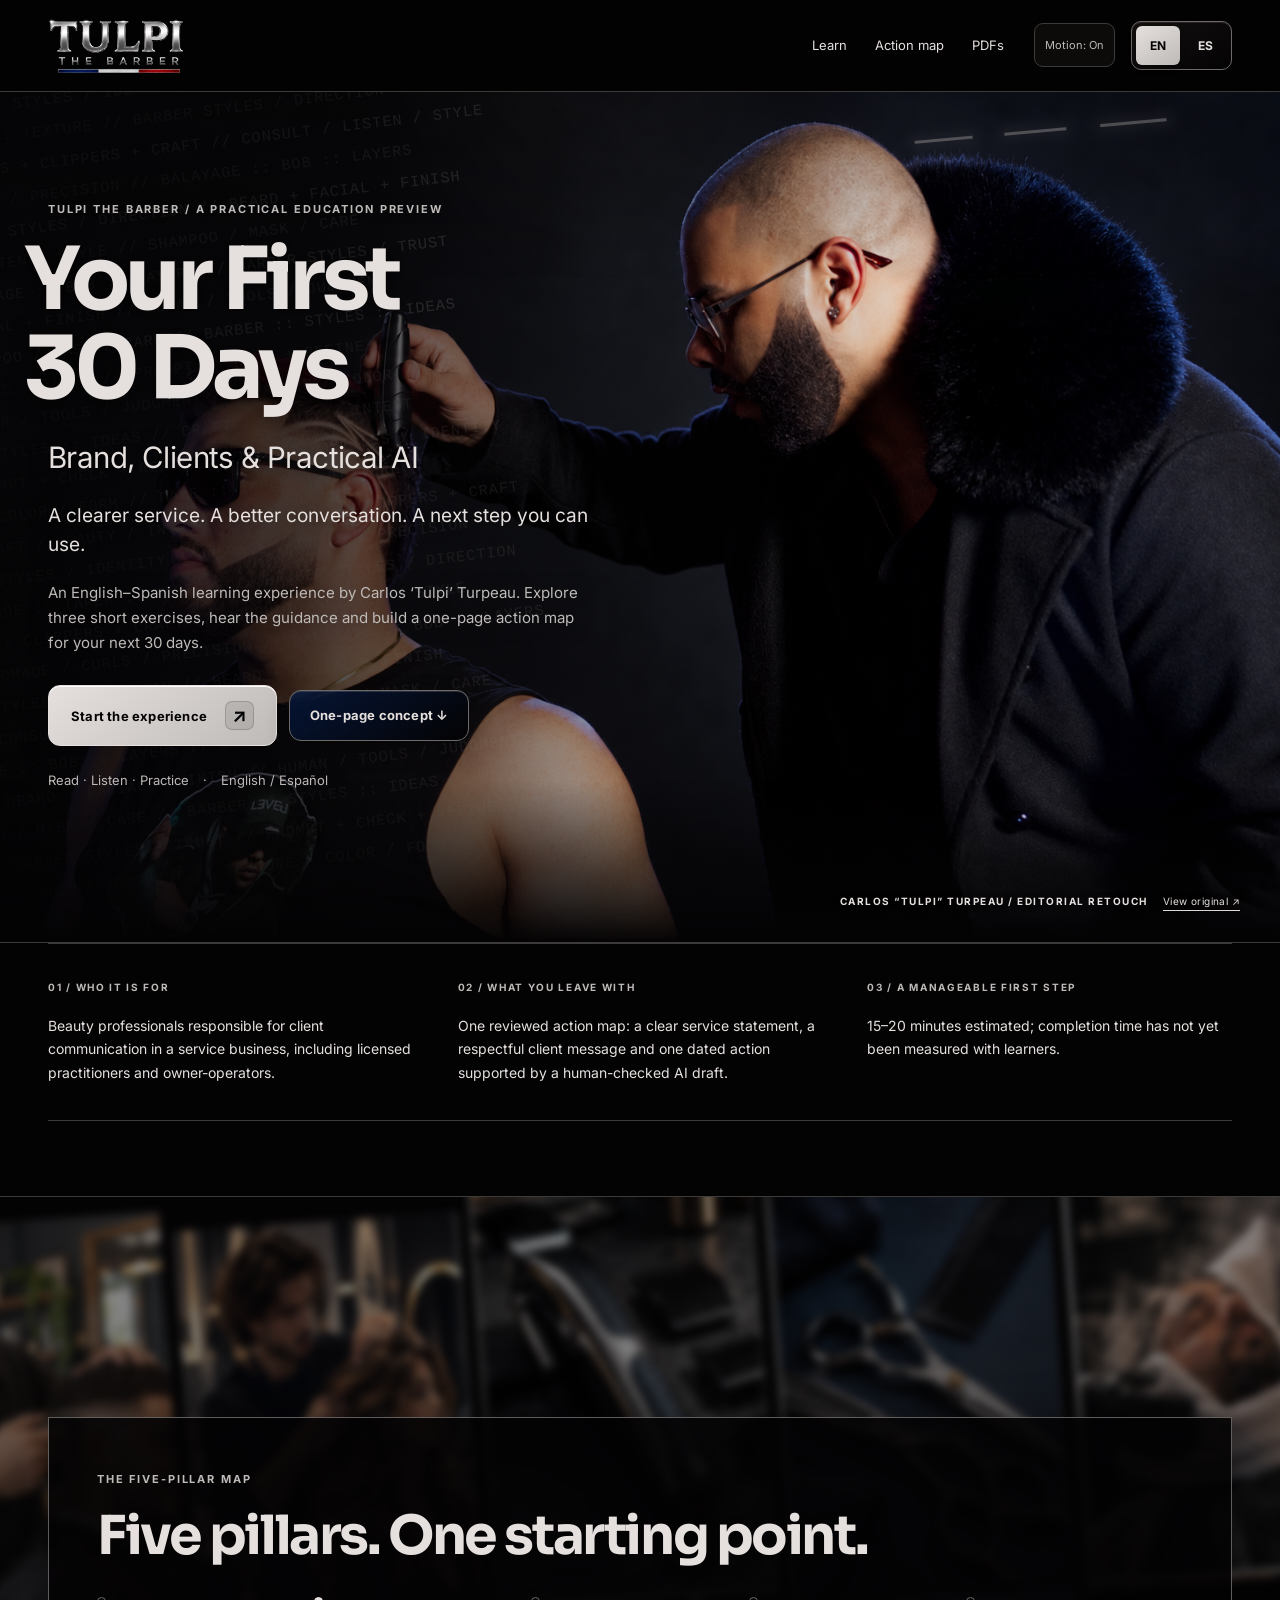
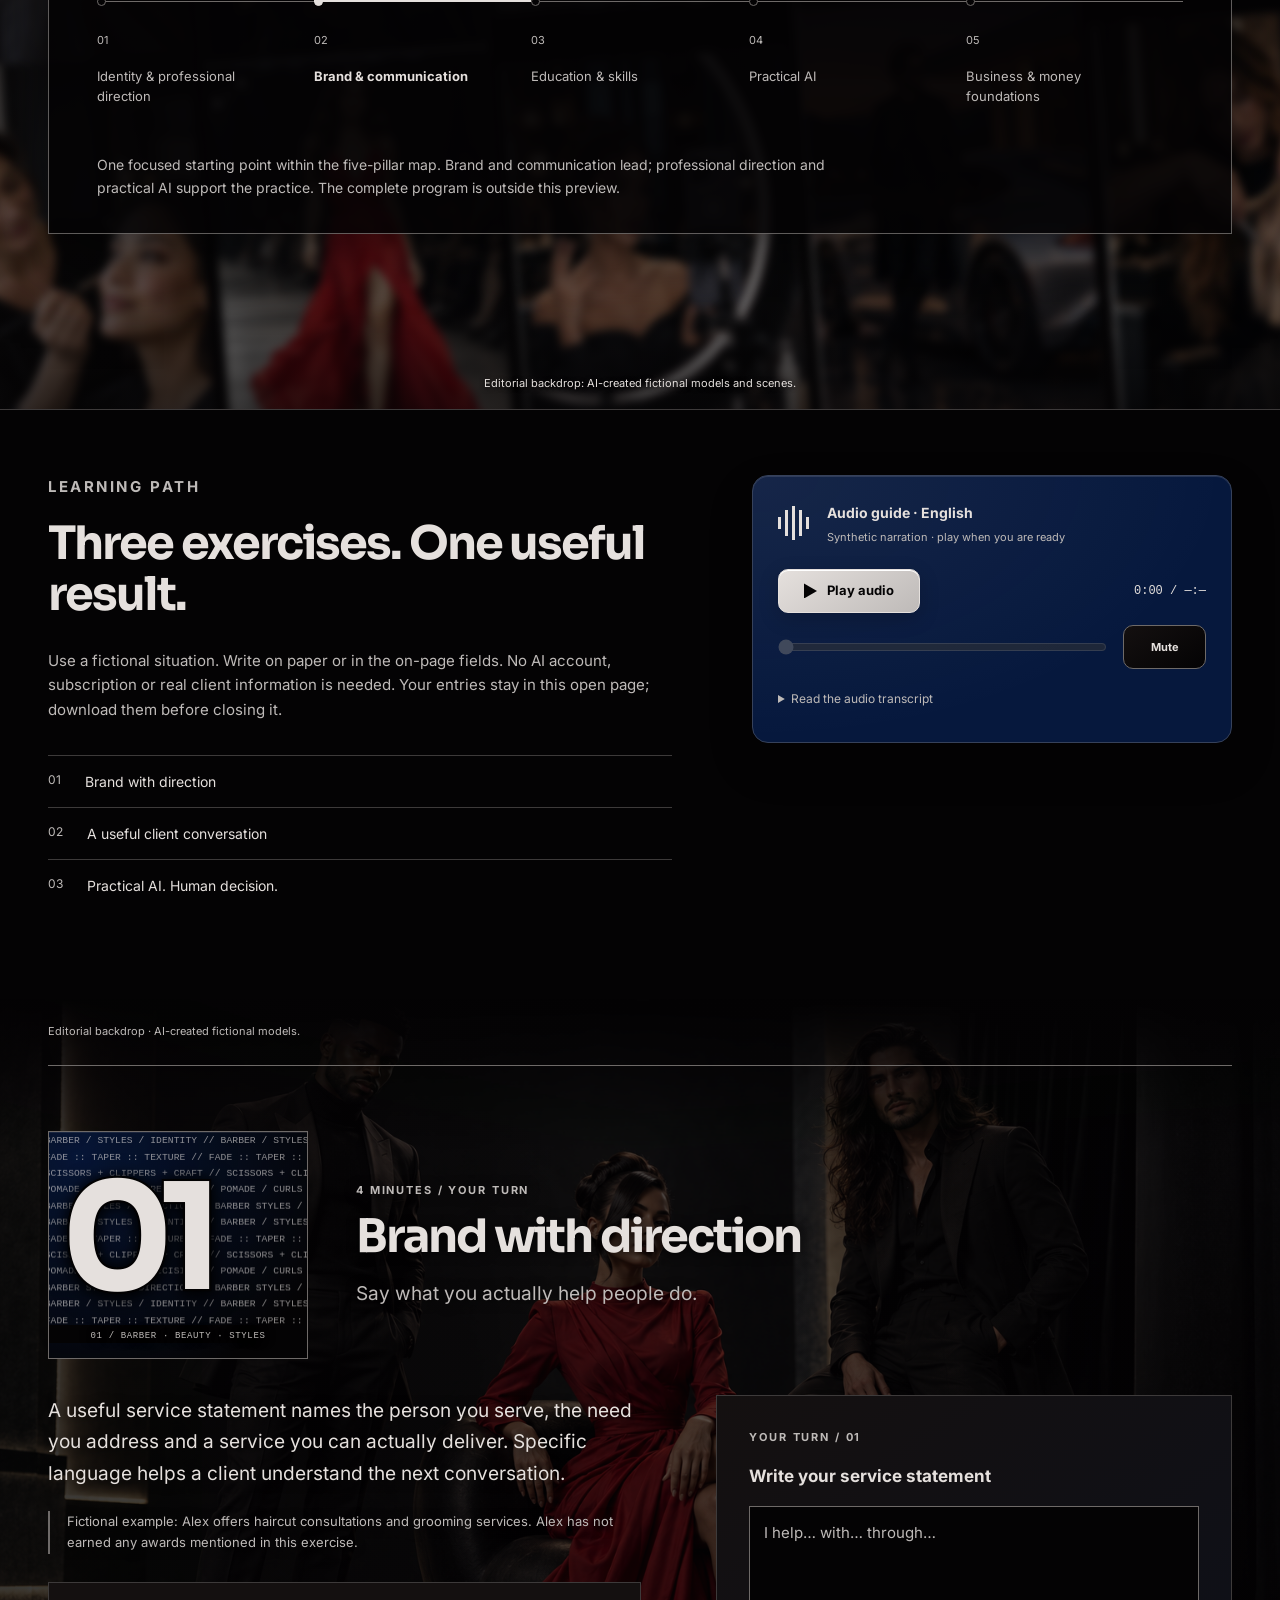
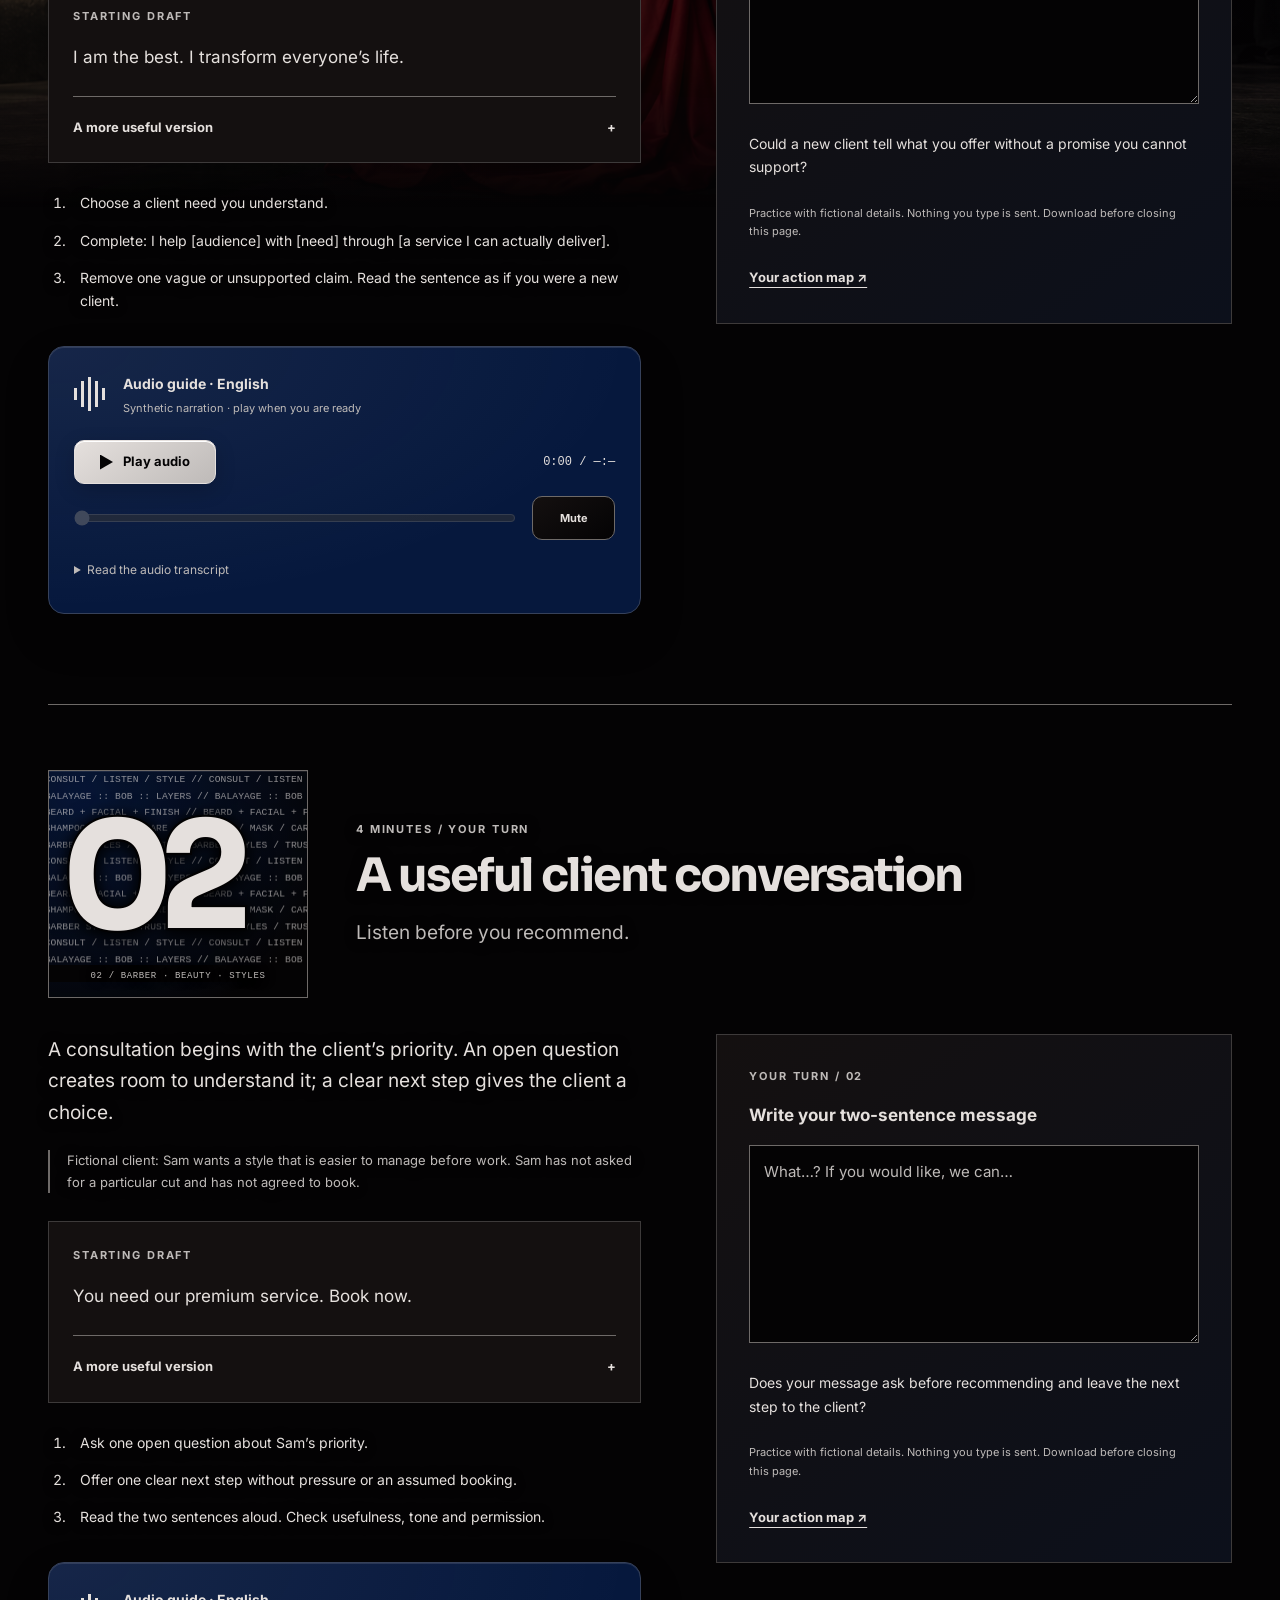
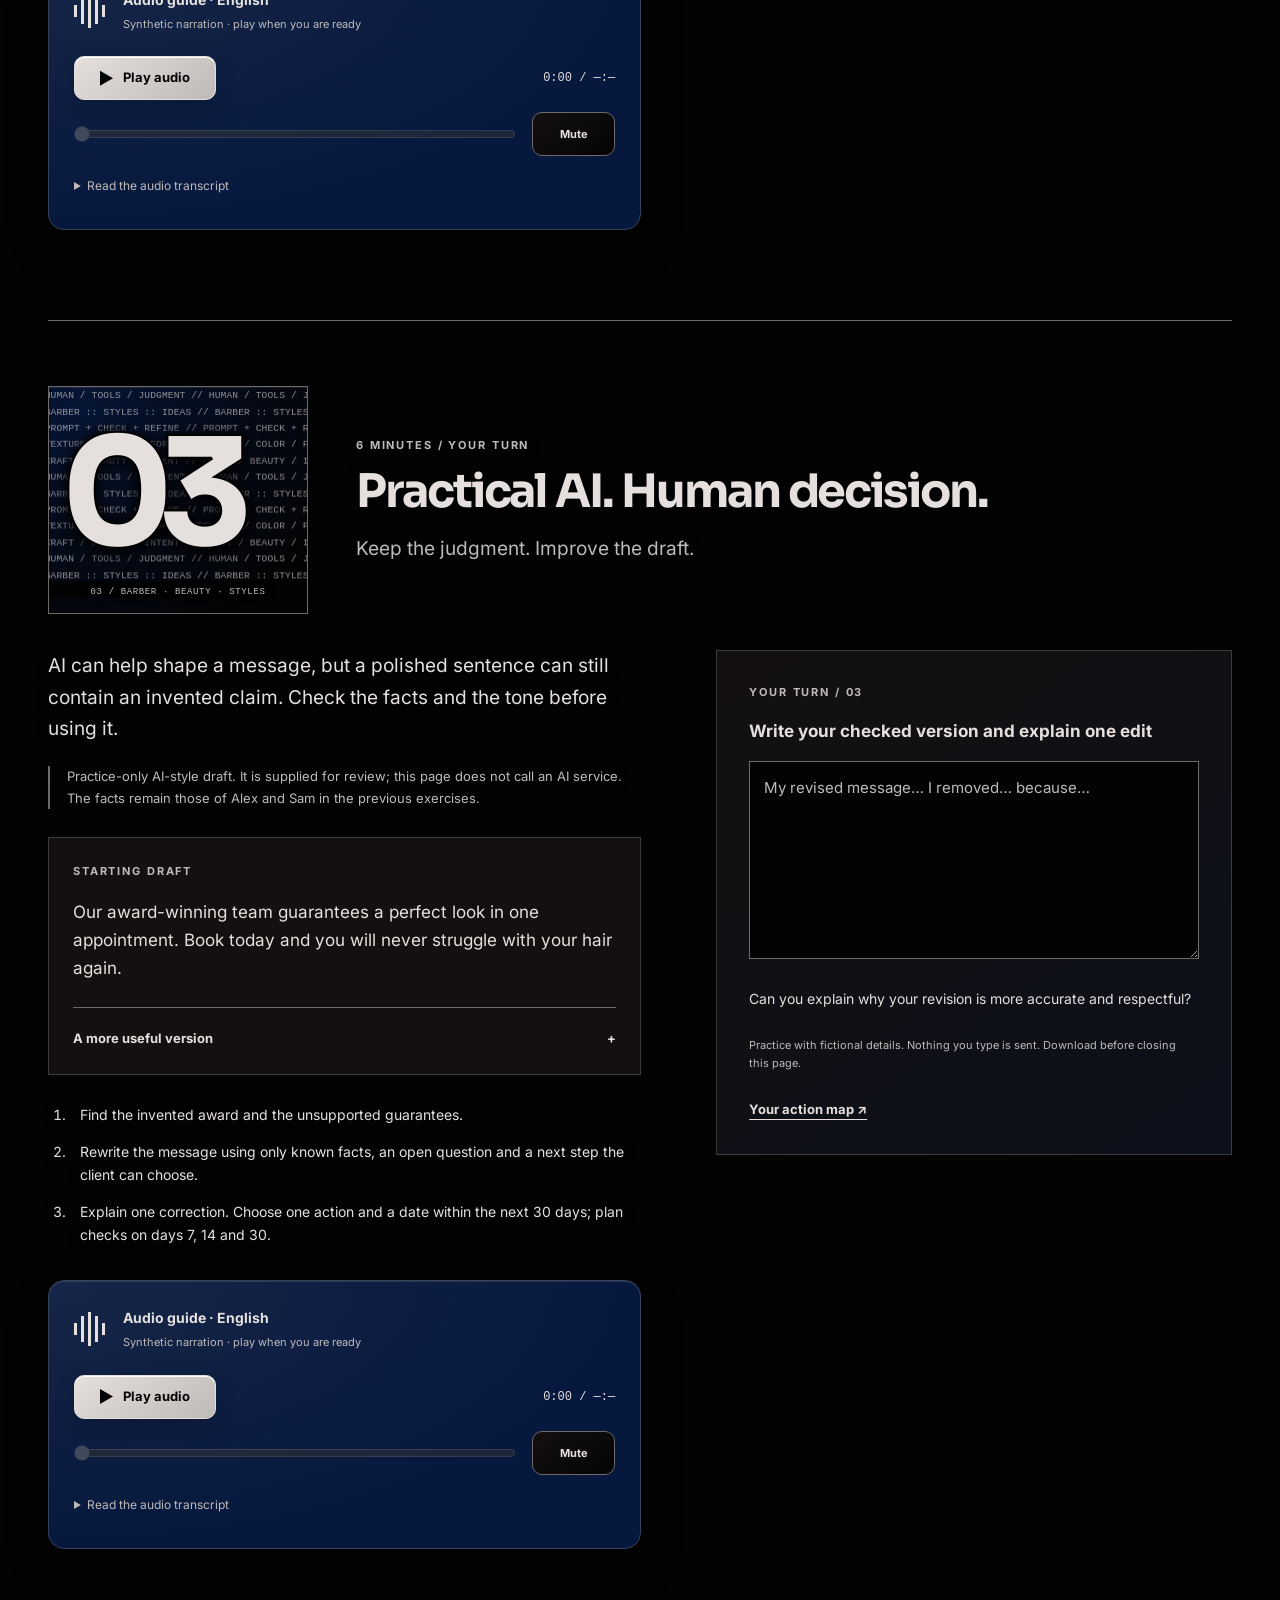
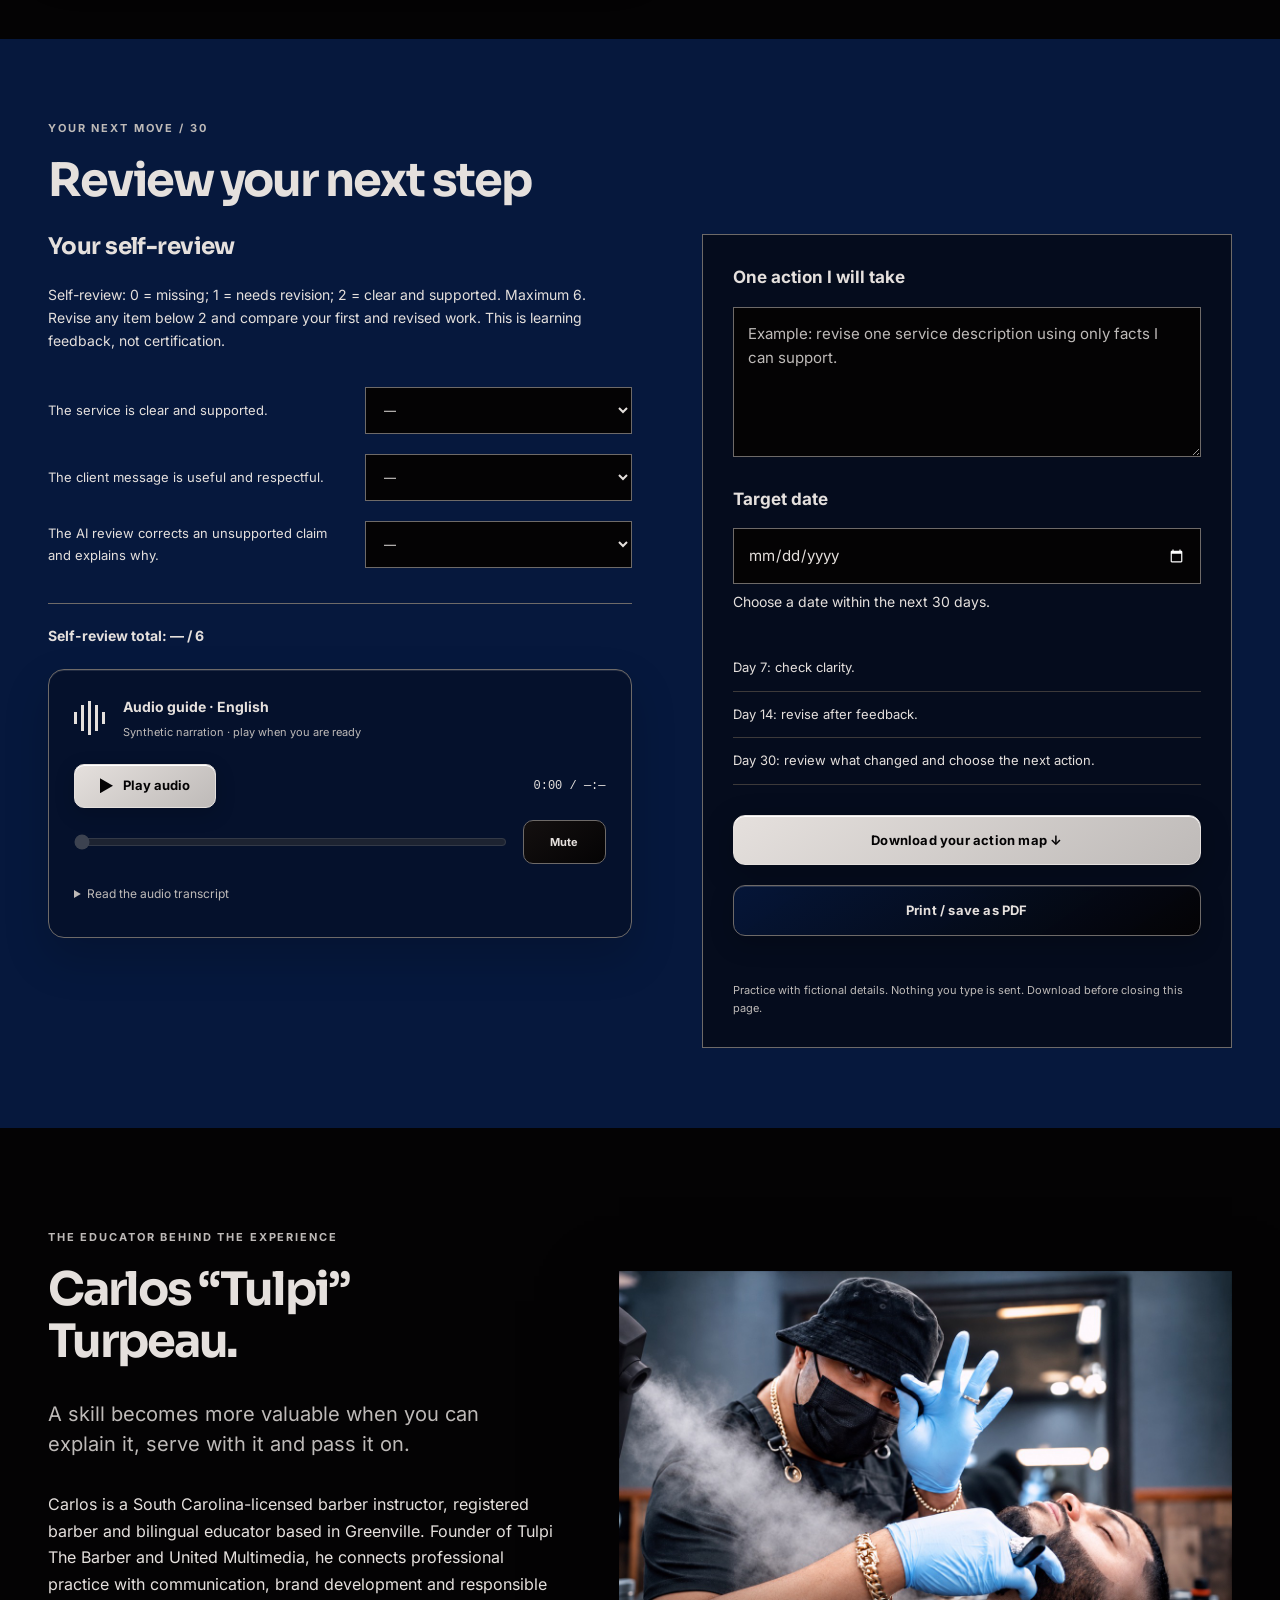
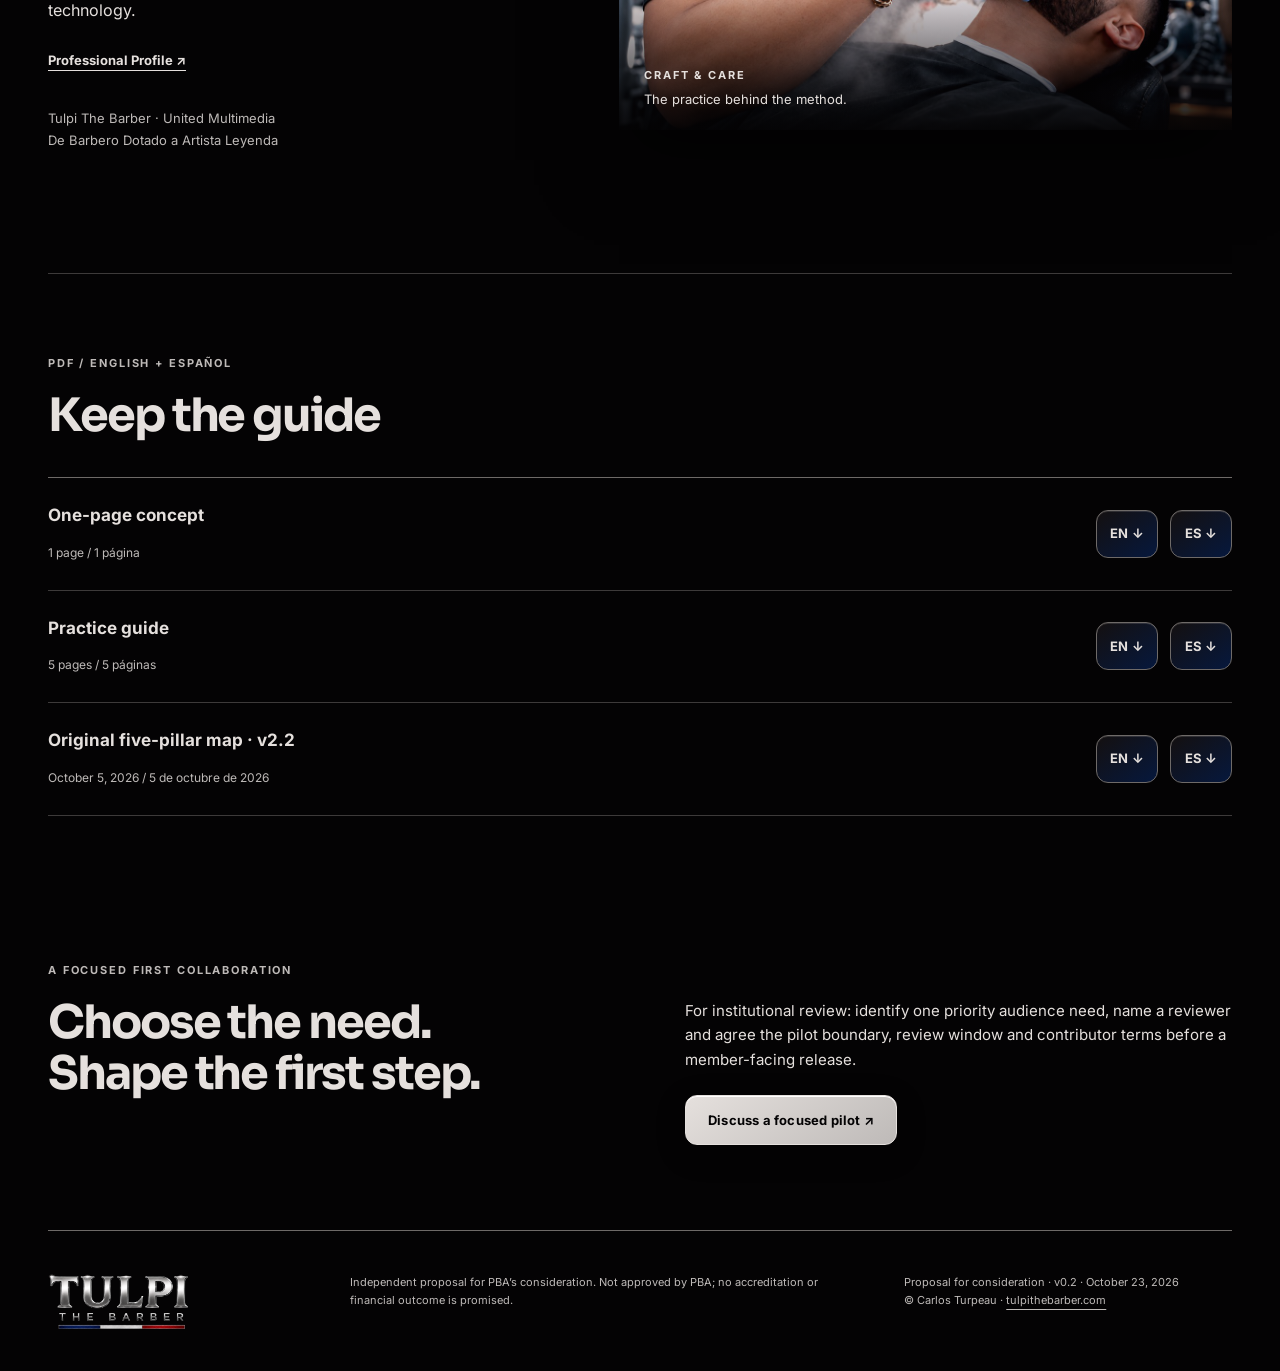
==== pba-first-30-days/index.html @ 3071af3e "Publish separate bilingual PBA and ABS education previews" ====
<!doctype html><html lang="en"><head><meta charset="utf-8"><meta name="viewport" content="width=device-width,initial-scale=1"><meta name="robots" content="noindex,nofollow"><meta name="description" content="A bilingual learning preview by Carlos Tulpi Turpeau: brand clarity, client conversations and practical AI with human judgment."><meta property="og:title" content="Your First 30 Days | Tulpi The Barber"><meta property="og:description" content="Read. Listen. Practice. A focused bilingual education preview."><meta property="og:type" content="website"><meta name="theme-color" content="#040304"><title>Your First 30 Days | Tulpi The Barber</title><link rel="stylesheet" href="styles.css?v=20261025.6"><link rel="icon" href="assets/logo.png"><script defer src="app.js?v=20261025.6"></script></head><body><a class="skip" href="#modules-en">Skip to learning / Ir al contenido</a><header class="topbar"><a href="#" aria-label="Tulpi The Barber, top"><img src="assets/logo.png" alt="Tulpi The Barber" width="150" height="61"></a><nav aria-label="Main navigation"><a data-nav="modules" href="#modules-en">Learn</a><a data-nav="map" href="#map-en">Action map</a><a data-nav="downloads" href="#downloads-en">PDFs</a></nav><div class="top-controls"><button id="motion" aria-pressed="false" title="Reduce motion">Motion: On</button><div class="language-switch" role="group" aria-label="Language / Idioma"><button data-lang="en" aria-pressed="true">EN</button><button data-lang="es" aria-pressed="false">ES</button></div></div></header><main class="language-panel" id="panel-en" lang="en" >
 <section class="hero-stage" aria-labelledby="title-en">
 <figure class="hero-backdrop"><div class="hero-photo-layer"><img src="assets/carlos-clipper-editorial-v4.png" width="1456" height="1080" alt="Editorial retouch of Carlos working on a haircut in a dark studio; original photograph linked below" fetchpriority="high"><div class="hero-word-field" aria-hidden="true"><div class="word-river"><span>BARBER / STYLES / IDENTITY // POMADE / CURLS / PRECISION</span><span>FADE :: TAPER :: TEXTURE // BARBER STYLES / DIRECTION</span><span>SCISSORS + CLIPPERS + CRAFT // CONSULT / LISTEN / STYLE</span><span>POMADE / CURLS / PRECISION // BALAYAGE :: BOB :: LAYERS</span><span>BARBER STYLES / DIRECTION // BEARD + FACIAL + FINISH</span><span>CONSULT / LISTEN / STYLE // SHAMPOO / MASK / CARE</span><span>BALAYAGE :: BOB :: LAYERS // BARBER STYLES / TRUST</span><span>BEARD + FACIAL + FINISH // HUMAN / TOOLS / JUDGMENT</span><span>SHAMPOO / MASK / CARE // BARBER :: STYLES :: IDEAS</span><span>BARBER STYLES / TRUST // PROMPT + CHECK + REFINE</span><span>HUMAN / TOOLS / JUDGMENT // TEXTURE / COLOR / FORM</span><span>BARBER :: STYLES :: IDEAS // CRAFT / BEAUTY / INTENT</span><span>PROMPT + CHECK + REFINE // BARBER / STYLES / IDENTITY</span><span>TEXTURE / COLOR / FORM // FADE :: TAPER :: TEXTURE</span><span>CRAFT / BEAUTY / INTENT // SCISSORS + CLIPPERS + CRAFT</span><span>BARBER / STYLES / IDENTITY // POMADE / CURLS / PRECISION</span><span>FADE :: TAPER :: TEXTURE // BARBER STYLES / DIRECTION</span><span>SCISSORS + CLIPPERS + CRAFT // CONSULT / LISTEN / STYLE</span><span>POMADE / CURLS / PRECISION // BALAYAGE :: BOB :: LAYERS</span><span>BARBER STYLES / DIRECTION // BEARD + FACIAL + FINISH</span><span>CONSULT / LISTEN / STYLE // SHAMPOO / MASK / CARE</span><span>BALAYAGE :: BOB :: LAYERS // BARBER STYLES / TRUST</span><span>BEARD + FACIAL + FINISH // HUMAN / TOOLS / JUDGMENT</span><span>SHAMPOO / MASK / CARE // BARBER :: STYLES :: IDEAS</span><span>BARBER STYLES / TRUST // PROMPT + CHECK + REFINE</span><span>HUMAN / TOOLS / JUDGMENT // TEXTURE / COLOR / FORM</span></div></div></div><figcaption>CARLOS “TULPI” TURPEAU / EDITORIAL RETOUCH <a href="assets/carlos-clipper-craft.jpg" target="_blank" rel="noopener">View original ↗</a></figcaption></figure>
 <div class="studio-light studio-light-one" aria-hidden="true"></div><div class="studio-light studio-light-two" aria-hidden="true"></div><div class="studio-rig" aria-hidden="true"><i></i><i></i><i></i></div>
 <div class="hero wrap">
 <div class="hero-copy"><p class="eyebrow">TULPI THE BARBER / A practical education preview</p><h1 id="title-en"><span class="title-display">Your First <br>30 Days</span> <span class="hero-subtitle">Brand, Clients &amp; Practical AI</span></h1><p class="hero-promise">A clearer service. A better conversation. A next step you can use.</p><p class="intro">An English–Spanish learning experience by Carlos ‘Tulpi’ Turpeau. Explore three short exercises, hear the guidance and build a one-page action map for your next 30 days.</p><div class="actions"><a class="button light" href="#modules-en">Start the experience <span aria-hidden="true">↗</span></a><a class="text-link" href="downloads/PBA_CONCEPT_V02_EN.pdf" download>One-page concept ↓</a></div><p class="small">Read · Listen · Practice <span class="dot">·</span> English / Español</p></div>
 </div></section>
 <section class="brief wrap" aria-label="The proposal"><div><p class="eyebrow">01 / Who it is for</p><p>Beauty professionals responsible for client communication in a service business, including licensed practitioners and owner-operators.</p></div><div><p class="eyebrow">02 / What you leave with</p><p>One reviewed action map: a clear service statement, a respectful client message and one dated action supported by a human-checked AI draft.</p></div><div><p class="eyebrow">03 / A manageable first step</p><p>15–20 minutes estimated; completion time has not yet been measured with learners.</p></div></section>
 <section class="framework-stage" aria-labelledby="framework-en"><div class="framework-mosaic" aria-hidden="true"><div class="mosaic-tile tile-1 scene-photo" data-scene="barber" style="--tile-x:0%;--tile-y:0%;--tile-delay:0.0s"><img src="assets/editorial-barber-v4.png" width="1122" height="1402" alt="" loading="lazy" decoding="async"></div><div class="mosaic-tile tile-2" data-scene="stylist" style="--tile-x:25%;--tile-y:0%;--tile-delay:-1.7s"></div><div class="mosaic-tile tile-3" data-scene="clippers" style="--tile-x:50%;--tile-y:0%;--tile-delay:-3.4s"></div><div class="mosaic-tile tile-4" data-scene="scissors" style="--tile-x:75%;--tile-y:0%;--tile-delay:-5.1s"></div><div class="mosaic-tile tile-5" data-scene="barber-facial" style="--tile-x:100%;--tile-y:0%;--tile-delay:-6.8s"></div><div class="mosaic-tile tile-6 scene-photo" data-scene="makeup-artist" style="--tile-x:0%;--tile-y:100%;--tile-delay:-8.5s"><img src="assets/editorial-makeup-v4.png" width="1122" height="1402" alt="" loading="lazy" decoding="async"></div><div class="mosaic-tile tile-7 scene-photo" data-scene="runway" style="--tile-x:25%;--tile-y:100%;--tile-delay:-10.2s"><img src="assets/editorial-runway-v4.png" width="1122" height="1402" alt="" loading="lazy" decoding="async"></div><div class="mosaic-tile tile-8" data-scene="influencer" style="--tile-x:50%;--tile-y:100%;--tile-delay:-11.9s"></div><div class="mosaic-tile tile-9" data-scene="european-car" style="--tile-x:75%;--tile-y:100%;--tile-delay:-13.6s"></div><div class="mosaic-tile tile-10" data-scene="women-haircut" style="--tile-x:100%;--tile-y:100%;--tile-delay:-15.299999999999999s"></div></div><div class="framework wrap"><div class="framework-card"><p class="eyebrow">THE FIVE-PILLAR MAP</p><h2 id="framework-en">Five pillars. One starting point.</h2><div class="pillar-line"><div class="pillar "><span>01</span><p>Identity &amp; professional direction</p></div><div class="pillar focus"><span>02</span><p>Brand &amp; communication</p></div><div class="pillar "><span>03</span><p>Education &amp; skills</p></div><div class="pillar "><span>04</span><p>Practical AI</p></div><div class="pillar "><span>05</span><p>Business &amp; money foundations</p></div></div><p class="framework-note">One focused starting point within the five-pillar map. Brand and communication lead; professional direction and practical AI support the practice. The complete program is outside this preview.</p></div><p class="mosaic-caption">Editorial backdrop: AI-created fictional models and scenes.</p></div></section>
 <section class="orientation wrap"><div><p class="eyebrow">Learning path</p><h2>Three exercises. One useful result.</h2><p>Use a fictional situation. Write on paper or in the on-page fields. No AI account, subscription or real client information is needed. Your entries stay in this open page; download them before closing it.</p><nav class="module-nav" aria-label="Learning path"><a href="#module-brand-en"><span>01</span>Brand with direction</a><a href="#module-clients-en"><span>02</span>A useful client conversation</a><a href="#module-ai-en"><span>03</span>Practical AI. Human decision.</a></nav></div><div class="audio-guide"><div class="audio-head"><span class="sound-mark" aria-hidden="true"><i></i><i></i><i></i><i></i><i></i></span><div><strong>Audio guide · English</strong><small>Synthetic narration · play when you are ready</small></div></div><audio id="audio-intro-en" controls preload="none" data-audio="intro" aria-label="Listen to the guidance: intro · English" src="audio/intro-en.mp3"></audio><div class="audio-controls" hidden><button type="button" class="audio-play" data-play="Play audio" data-pause="Pause" aria-pressed="false" aria-controls="audio-intro-en" aria-label="Play audio"><span class="audio-play-icon" aria-hidden="true"></span><span class="audio-play-label">Play audio</span></button><output class="audio-time">0:00 / —:—</output><input class="audio-seek" type="range" min="0" max="1000" value="0" step="1" disabled aria-label="Audio position" aria-controls="audio-intro-en"><button type="button" class="audio-mute" data-mute="Mute" data-unmute="Sound on" aria-pressed="false" aria-controls="audio-intro-en">Mute</button></div><details class="transcript"><summary>Read the audio transcript</summary><p>Welcome. This is a practical learning preview by Carlos Tulpi Turpeau, a bilingual barber instructor and educator. The aim is simple: a clearer service, a better client conversation and a next step you can use. You will work through three short exercises and create a one-page action map. Read, listen or use the printable guide. English and Spanish cover the same learning goals. Use fictional examples and keep real client information out of the exercise. This is an independent proposal for consideration, not an approved PBA program. Start with the first module whenever you are ready.</p><a href="audio/intro-en.mp3" download>MP3 ↓</a> · <a href="audio/intro-en.txt" download>TXT ↓</a></details></div></section><div class="modules-stage" id="modules-en"><div class="modules-atmosphere" aria-hidden="true"><div class="modules-photo-window"><img class="backdrop-fashion" src="assets/editorial-fashion-trio-v3.png" width="1536" height="1024" alt="" loading="lazy" decoding="async"></div></div><p class="modules-art-note wrap">Editorial backdrop · AI-created fictional models.</p><section class="module wrap" id="module-brand-en" aria-labelledby="heading-brand-en"><div class="module-heading"><div class="code-number" aria-hidden="true" data-code-number="01"><svg viewBox="0 0 300 225" focusable="false"><defs><pattern id="words-brand-en" width="300" height="95" patternUnits="userSpaceOnUse"><g class="code-words"><text x="-5" y="13">BARBER / STYLES / IDENTITY // BARBER / STYLES / IDENTITY</text><text x="-5" y="32">FADE :: TAPER :: TEXTURE // FADE :: TAPER :: TEXTURE</text><text x="-5" y="51">SCISSORS + CLIPPERS + CRAFT // SCISSORS + CLIPPERS + CRAFT</text><text x="-5" y="70">POMADE / CURLS / PRECISION // POMADE / CURLS / PRECISION</text><text x="-5" y="89">BARBER STYLES / DIRECTION // BARBER STYLES / DIRECTION</text></g></pattern></defs><rect class="code-field" width="300" height="225" fill="url(#words-brand-en)"/><text x="14" y="183" class="digit-shape digit-foreground">01</text></svg><span class="code-index">01 / BARBER · BEAUTY · STYLES</span></div><div><p class="eyebrow">4 minutes / Your turn</p><h2 id="heading-brand-en"><span class="sr-only">01. </span>Brand with direction</h2><p class="kicker">Say what you actually help people do.</p></div></div><div class="module-grid"><div class="lesson"><p class="lead">A useful service statement names the person you serve, the need you address and a service you can actually deliver. Specific language helps a client understand the next conversation.</p><p class="scenario">Fictional example: Alex offers haircut consultations and grooming services. Alex has not earned any awards mentioned in this exercise.</p><div class="comparison"><p class="eyebrow">Starting draft</p><blockquote>I am the best. I transform everyone’s life.</blockquote><details><summary>A more useful version <span aria-hidden="true">+</span></summary><p>I help clients who want a manageable haircut explore a style and maintenance routine that fit their day.</p></details></div><ol class="steps"><li>Choose a client need you understand.</li><li>Complete: I help [audience] with [need] through [a service I can actually deliver].</li><li>Remove one vague or unsupported claim. Read the sentence as if you were a new client.</li></ol><div class="audio-guide"><div class="audio-head"><span class="sound-mark" aria-hidden="true"><i></i><i></i><i></i><i></i><i></i></span><div><strong>Audio guide · English</strong><small>Synthetic narration · play when you are ready</small></div></div><audio id="audio-brand-en" controls preload="none" data-audio="brand" aria-label="Listen to the guidance: brand · English" src="audio/brand-en.mp3"></audio><div class="audio-controls" hidden><button type="button" class="audio-play" data-play="Play audio" data-pause="Pause" aria-pressed="false" aria-controls="audio-brand-en" aria-label="Play audio"><span class="audio-play-icon" aria-hidden="true"></span><span class="audio-play-label">Play audio</span></button><output class="audio-time">0:00 / —:—</output><input class="audio-seek" type="range" min="0" max="1000" value="0" step="1" disabled aria-label="Audio position" aria-controls="audio-brand-en"><button type="button" class="audio-mute" data-mute="Mute" data-unmute="Sound on" aria-pressed="false" aria-controls="audio-brand-en">Mute</button></div><details class="transcript"><summary>Read the audio transcript</summary><p>Start with a real service, not a big claim. Your brand should help someone understand whether you can serve their needs. In our fictional example, Alex offers haircut consultations and grooming services. Saying, I am the best, gives the client very little information. A clearer statement is: I help clients who want a manageable haircut explore a style and maintenance routine that fit their day. Now try your version. Name the people you serve, the need you address and the service you can actually deliver. Remove a claim you cannot support. Pause the audio, write one sentence and read it as a new client would. Clarity is the first result.</p><a href="audio/brand-en.mp3" download>MP3 ↓</a> · <a href="audio/brand-en.txt" download>TXT ↓</a></details></div></div><div class="activity"><p class="eyebrow">Your turn / 01</p><label for="input-brand-en">Write your service statement</label><textarea id="input-brand-en" data-field="brand" maxlength="1400" rows="7" placeholder="I help… with… through…" aria-describedby="hint-brand-en"></textarea><p id="hint-brand-en" class="field-hint">Could a new client tell what you offer without a promise you cannot support?</p><p class="small">Practice with fictional details. Nothing you type is sent. Download before closing this page.</p><a class="text-link" href="#map-en">Your action map ↗</a></div></div></section><section class="module wrap" id="module-clients-en" aria-labelledby="heading-clients-en"><div class="module-heading"><div class="code-number" aria-hidden="true" data-code-number="02"><svg viewBox="0 0 300 225" focusable="false"><defs><pattern id="words-clients-en" width="300" height="95" patternUnits="userSpaceOnUse"><g class="code-words"><text x="-5" y="13">CONSULT / LISTEN / STYLE // CONSULT / LISTEN / STYLE</text><text x="-5" y="32">BALAYAGE :: BOB :: LAYERS // BALAYAGE :: BOB :: LAYERS</text><text x="-5" y="51">BEARD + FACIAL + FINISH // BEARD + FACIAL + FINISH</text><text x="-5" y="70">SHAMPOO / MASK / CARE // SHAMPOO / MASK / CARE</text><text x="-5" y="89">BARBER STYLES / TRUST // BARBER STYLES / TRUST</text></g></pattern></defs><rect class="code-field" width="300" height="225" fill="url(#words-clients-en)"/><text x="14" y="183" class="digit-shape digit-foreground">02</text></svg><span class="code-index">02 / BARBER · BEAUTY · STYLES</span></div><div><p class="eyebrow">4 minutes / Your turn</p><h2 id="heading-clients-en"><span class="sr-only">02. </span>A useful client conversation</h2><p class="kicker">Listen before you recommend.</p></div></div><div class="module-grid"><div class="lesson"><p class="lead">A consultation begins with the client’s priority. An open question creates room to understand it; a clear next step gives the client a choice.</p><p class="scenario">Fictional client: Sam wants a style that is easier to manage before work. Sam has not asked for a particular cut and has not agreed to book.</p><div class="comparison"><p class="eyebrow">Starting draft</p><blockquote>You need our premium service. Book now.</blockquote><details><summary>A more useful version <span aria-hidden="true">+</span></summary><p>What takes the most time in your morning hair routine? If you would like, we can discuss a style and maintenance plan in a consultation before choosing a service.</p></details></div><ol class="steps"><li>Ask one open question about Sam’s priority.</li><li>Offer one clear next step without pressure or an assumed booking.</li><li>Read the two sentences aloud. Check usefulness, tone and permission.</li></ol><div class="audio-guide"><div class="audio-head"><span class="sound-mark" aria-hidden="true"><i></i><i></i><i></i><i></i><i></i></span><div><strong>Audio guide · English</strong><small>Synthetic narration · play when you are ready</small></div></div><audio id="audio-clients-en" controls preload="none" data-audio="clients" aria-label="Listen to the guidance: clients · English" src="audio/clients-en.mp3"></audio><div class="audio-controls" hidden><button type="button" class="audio-play" data-play="Play audio" data-pause="Pause" aria-pressed="false" aria-controls="audio-clients-en" aria-label="Play audio"><span class="audio-play-icon" aria-hidden="true"></span><span class="audio-play-label">Play audio</span></button><output class="audio-time">0:00 / —:—</output><input class="audio-seek" type="range" min="0" max="1000" value="0" step="1" disabled aria-label="Audio position" aria-controls="audio-clients-en"><button type="button" class="audio-mute" data-mute="Mute" data-unmute="Sound on" aria-pressed="false" aria-controls="audio-clients-en">Mute</button></div><details class="transcript"><summary>Read the audio transcript</summary><p>A strong consultation is a conversation, not a sales script. Meet Sam, a fictional client who wants a hairstyle that is easier to manage before work. We do not know the right cut yet, and Sam has not agreed to book. Start with a question: What takes the most time in your morning hair routine? Then offer a choice: If you would like, we can discuss a style and maintenance plan in a consultation before choosing a service. Your task is to write two sentences of your own. One open question and one respectful next step. Read them aloud. Listen for pressure, assumptions and promises. Nothing is sent during this exercise.</p><a href="audio/clients-en.mp3" download>MP3 ↓</a> · <a href="audio/clients-en.txt" download>TXT ↓</a></details></div></div><div class="activity"><p class="eyebrow">Your turn / 02</p><label for="input-clients-en">Write your two-sentence message</label><textarea id="input-clients-en" data-field="clients" maxlength="1400" rows="7" placeholder="What…? If you would like, we can…" aria-describedby="hint-clients-en"></textarea><p id="hint-clients-en" class="field-hint">Does your message ask before recommending and leave the next step to the client?</p><p class="small">Practice with fictional details. Nothing you type is sent. Download before closing this page.</p><a class="text-link" href="#map-en">Your action map ↗</a></div></div></section><section class="module wrap" id="module-ai-en" aria-labelledby="heading-ai-en"><div class="module-heading"><div class="code-number" aria-hidden="true" data-code-number="03"><svg viewBox="0 0 300 225" focusable="false"><defs><pattern id="words-ai-en" width="300" height="95" patternUnits="userSpaceOnUse"><g class="code-words"><text x="-5" y="13">HUMAN / TOOLS / JUDGMENT // HUMAN / TOOLS / JUDGMENT</text><text x="-5" y="32">BARBER :: STYLES :: IDEAS // BARBER :: STYLES :: IDEAS</text><text x="-5" y="51">PROMPT + CHECK + REFINE // PROMPT + CHECK + REFINE</text><text x="-5" y="70">TEXTURE / COLOR / FORM // TEXTURE / COLOR / FORM</text><text x="-5" y="89">CRAFT / BEAUTY / INTENT // CRAFT / BEAUTY / INTENT</text></g></pattern></defs><rect class="code-field" width="300" height="225" fill="url(#words-ai-en)"/><text x="14" y="183" class="digit-shape digit-foreground">03</text></svg><span class="code-index">03 / BARBER · BEAUTY · STYLES</span></div><div><p class="eyebrow">6 minutes / Your turn</p><h2 id="heading-ai-en"><span class="sr-only">03. </span>Practical AI. Human decision.</h2><p class="kicker">Keep the judgment. Improve the draft.</p></div></div><div class="module-grid"><div class="lesson"><p class="lead">AI can help shape a message, but a polished sentence can still contain an invented claim. Check the facts and the tone before using it.</p><p class="scenario">Practice-only AI-style draft. It is supplied for review; this page does not call an AI service. The facts remain those of Alex and Sam in the previous exercises.</p><div class="comparison"><p class="eyebrow">Starting draft</p><blockquote>Our award-winning team guarantees a perfect look in one appointment. Book today and you will never struggle with your hair again.</blockquote><details><summary>A more useful version <span aria-hidden="true">+</span></summary><p>What would you most like to simplify in your daily routine? If you would like, we can start with a consultation and discuss a style and maintenance plan before choosing a service.</p></details></div><ol class="steps"><li>Find the invented award and the unsupported guarantees.</li><li>Rewrite the message using only known facts, an open question and a next step the client can choose.</li><li>Explain one correction. Choose one action and a date within the next 30 days; plan checks on days 7, 14 and 30.</li></ol><div class="audio-guide"><div class="audio-head"><span class="sound-mark" aria-hidden="true"><i></i><i></i><i></i><i></i><i></i></span><div><strong>Audio guide · English</strong><small>Synthetic narration · play when you are ready</small></div></div><audio id="audio-ai-en" controls preload="none" data-audio="ai" aria-label="Listen to the guidance: ai · English" src="audio/ai-en.mp3"></audio><div class="audio-controls" hidden><button type="button" class="audio-play" data-play="Play audio" data-pause="Pause" aria-pressed="false" aria-controls="audio-ai-en" aria-label="Play audio"><span class="audio-play-icon" aria-hidden="true"></span><span class="audio-play-label">Play audio</span></button><output class="audio-time">0:00 / —:—</output><input class="audio-seek" type="range" min="0" max="1000" value="0" step="1" disabled aria-label="Audio position" aria-controls="audio-ai-en"><button type="button" class="audio-mute" data-mute="Mute" data-unmute="Sound on" aria-pressed="false" aria-controls="audio-ai-en">Mute</button></div><details class="transcript"><summary>Read the audio transcript</summary><p>Useful artificial intelligence begins with responsible human review. Read the practice draft on screen. It claims an award-winning team and guarantees a perfect result. Neither claim is supported by our fictional case. A confident tone is not evidence. Remove the invented award and the guarantees, then return to an open question and a clear next step. Explain one correction in your own words. This is a supplied example, so you do not need an AI account and you should not enter client information. Finally, choose one action you can complete within thirty days. Add a date and plan checks on days seven, fourteen and thirty. The tool can help draft. You remain responsible for what you use.</p><a href="audio/ai-en.mp3" download>MP3 ↓</a> · <a href="audio/ai-en.txt" download>TXT ↓</a></details></div></div><div class="activity"><p class="eyebrow">Your turn / 03</p><label for="input-ai-en">Write your checked version and explain one edit</label><textarea id="input-ai-en" data-field="ai" maxlength="1400" rows="7" placeholder="My revised message… I removed… because…" aria-describedby="hint-ai-en"></textarea><p id="hint-ai-en" class="field-hint">Can you explain why your revision is more accurate and respectful?</p><p class="small">Practice with fictional details. Nothing you type is sent. Download before closing this page.</p><a class="text-link" href="#map-en">Your action map ↗</a></div></div></section></div><section class="map-section" id="map-en"><div class="wrap"><p class="eyebrow">YOUR NEXT MOVE / 30</p><h2>Review your next step</h2><div class="map-grid"><div><h3>Your self-review</h3><p>Self-review: 0 = missing; 1 = needs revision; 2 = clear and supported. Maximum 6. Revise any item below 2 and compare your first and revised work. This is learning feedback, not certification.</p><div class="rubric"><label for="score-0-en">The service is clear and supported.</label><select id="score-0-en" data-score="0" aria-label="The service is clear and supported."><option value="">—</option><option value="0">0 — Missing</option><option value="1">1 — Needs revision</option><option value="2">2 — Clear and supported</option></select><label for="score-1-en">The client message is useful and respectful.</label><select id="score-1-en" data-score="1" aria-label="The client message is useful and respectful."><option value="">—</option><option value="0">0 — Missing</option><option value="1">1 — Needs revision</option><option value="2">2 — Clear and supported</option></select><label for="score-2-en">The AI review corrects an unsupported claim and explains why.</label><select id="score-2-en" data-score="2" aria-label="The AI review corrects an unsupported claim and explains why."><option value="">—</option><option value="0">0 — Missing</option><option value="1">1 — Needs revision</option><option value="2">2 — Clear and supported</option></select></div><p class="score-total" aria-live="polite">Self-review total: <output data-total>— / 6</output></p><div class="audio-guide"><div class="audio-head"><span class="sound-mark" aria-hidden="true"><i></i><i></i><i></i><i></i><i></i></span><div><strong>Audio guide · English</strong><small>Synthetic narration · play when you are ready</small></div></div><audio id="audio-review-en" controls preload="none" data-audio="review" aria-label="Listen to the guidance: review · English" src="audio/review-en.mp3"></audio><div class="audio-controls" hidden><button type="button" class="audio-play" data-play="Play audio" data-pause="Pause" aria-pressed="false" aria-controls="audio-review-en" aria-label="Play audio"><span class="audio-play-icon" aria-hidden="true"></span><span class="audio-play-label">Play audio</span></button><output class="audio-time">0:00 / —:—</output><input class="audio-seek" type="range" min="0" max="1000" value="0" step="1" disabled aria-label="Audio position" aria-controls="audio-review-en"><button type="button" class="audio-mute" data-mute="Mute" data-unmute="Sound on" aria-pressed="false" aria-controls="audio-review-en">Mute</button></div><details class="transcript"><summary>Read the audio transcript</summary><p>Before you finish, review three things. Is your service clear and supported? Is your client message useful and respectful? Did your AI review correct an unsupported claim and explain why? Give each item zero, one or two points. Zero means missing, one means revise and two means clear and supported. Revise any item below two. The score is feedback, not a certificate. Then choose one action and a date within the next thirty days. Check your progress on days seven, fourteen and thirty. Download your action map before closing the page. Your next step matters more than a perfect first draft.</p><a href="audio/review-en.mp3" download>MP3 ↓</a> · <a href="audio/review-en.txt" download>TXT ↓</a></details></div></div><div class="action-card"><label for="action-en">One action I will take</label><textarea id="action-en" data-field="action" maxlength="1000" rows="4" placeholder="Example: revise one service description using only facts I can support."></textarea><label for="date-en">Target date</label><input id="date-en" data-field="date" type="date"><p class="date-hint" aria-live="polite"></p><ol class="checkpoints"><li>Day 7: check clarity.</li><li>Day 14: revise after feedback.</li><li>Day 30: review what changed and choose the next action.</li></ol><button class="button light" data-download>Download your action map ↓</button><button class="text-link print-button" data-print>Print / save as PDF</button><p class="small">Practice with fictional details. Nothing you type is sent. Download before closing this page.</p></div></div></div></section>
 <section class="educator wrap"><div class="educator-copy"><p class="eyebrow">The educator behind the experience</p><h2>Carlos “Tulpi”<br>Turpeau.</h2><blockquote class="philosophy">A skill becomes more valuable when you can explain it, serve with it and pass it on.</blockquote><p class="educator-bio">Carlos is a South Carolina-licensed barber instructor, registered barber and bilingual educator based in Greenville. Founder of Tulpi The Barber and United Multimedia, he connects professional practice with communication, brand development and responsible technology.</p><a class="text-link" href="https://tulpithebarber.com/professional-profile/" target="_blank" rel="noopener">Professional Profile ↗</a><p class="small">Tulpi The Barber · United Multimedia<br>De Barbero Dotado a Artista Leyenda</p></div><figure class="educator-photo"><img src="assets/carlos-barber-service.jpg" width="1280" height="960" alt="Carlos in a bucket hat, using a razor during a beard service with steam" loading="lazy"><figcaption><span>CRAFT & CARE</span><small>The practice behind the method.</small></figcaption></figure></section>
 <section class="downloads wrap" id="downloads-en"><p class="eyebrow">PDF / ENGLISH + ESPAÑOL</p><h2>Keep the guide</h2><div class="download-list"><div class="download-row"><div><h3>One-page concept</h3><small>1 page / 1 página</small></div><div><a href="downloads/PBA_CONCEPT_V02_EN.pdf" download aria-label="One-page concept EN">EN ↓</a><a href="downloads/PBA_CONCEPT_V02_ES.pdf" download aria-label="One-page concept ES">ES ↓</a></div></div><div class="download-row"><div><h3>Practice guide</h3><small>5 pages / 5 páginas</small></div><div><a href="downloads/PBA_PRACTICE_V02_EN.pdf" download aria-label="Practice guide EN">EN ↓</a><a href="downloads/PBA_PRACTICE_V02_ES.pdf" download aria-label="Practice guide ES">ES ↓</a></div></div><div class="download-row"><div><h3>Original five-pillar map · v2.2</h3><small>October 5, 2026 / 5 de octubre de 2026</small></div><div><a href="downloads/PBA_FIVE_PILLARS_CONSOLIDATED_V2_2_EN.pdf" download aria-label="Original five-pillar map · v2.2 EN">EN ↓</a><a href="downloads/PBA_FIVE_PILLARS_CONSOLIDATED_V2_2_ES.pdf" download aria-label="Original five-pillar map · v2.2 ES">ES ↓</a></div></div></div></section><section class="next wrap"><div><p class="eyebrow">A focused first collaboration</p><h2>Choose the need.<br>Shape the first step.</h2></div><div><p>For institutional review: identify one priority audience need, name a reviewer and agree the pilot boundary, review window and contributor terms before a member-facing release.</p><a class="button light" href="mailto:carlosturpeau@gmail.com?subject=PBA%20-%20Focused%20pilot%20discussion">Discuss a focused pilot ↗</a></div></section><footer class="wrap"><img src="assets/logo.png" width="140" height="57" alt="Tulpi The Barber" loading="lazy"><p>Independent proposal for PBA’s consideration. Not approved by PBA; no accreditation or financial outcome is promised.</p><p class="small">Proposal for consideration · v0.2 · October 23, 2026<br>© Carlos Turpeau · <a href="https://tulpithebarber.com/">tulpithebarber.com</a></p></footer></main><main class="language-panel" id="panel-es" lang="es" hidden>
 <section class="hero-stage" aria-labelledby="title-es">
 <figure class="hero-backdrop"><div class="hero-photo-layer"><img src="assets/carlos-clipper-editorial-v4.png" width="1456" height="1080" alt="Retoque editorial de Carlos trabajando un corte con fondo de estudio oscuro; foto original enlazada debajo" fetchpriority="high"><div class="hero-word-field" aria-hidden="true"><div class="word-river"><span>BARBERÍA / ESTILOS / IDENTIDAD // POMADA / RIZOS / PRECISIÓN</span><span>DEGRADADO :: TEXTURA :: CORTE // ESTILISTA / BELLEZA / DIRECCIÓN</span><span>TIJERAS + MÁQUINAS + OFICIO // CONSULTA / ESCUCHA / ESTILO</span><span>POMADA / RIZOS / PRECISIÓN // BALAYAGE :: BOB :: CAPAS</span><span>ESTILISTA / BELLEZA / DIRECCIÓN // BARBA + FACIAL + ACABADO</span><span>CONSULTA / ESCUCHA / ESTILO // CHAMPÚ / MASCARILLA / CUIDADO</span><span>BALAYAGE :: BOB :: CAPAS // BARBERÍA / BELLEZA / CONFIANZA</span><span>BARBA + FACIAL + ACABADO // PERSONA / HERRAMIENTAS / CRITERIO</span><span>CHAMPÚ / MASCARILLA / CUIDADO // BARBERÍA :: ESTILOS :: IDEAS</span><span>BARBERÍA / BELLEZA / CONFIANZA // PREGUNTAR + VERIFICAR + MEJORAR</span><span>PERSONA / HERRAMIENTAS / CRITERIO // TEXTURA / COLOR / FORMA</span><span>BARBERÍA :: ESTILOS :: IDEAS // OFICIO / BELLEZA / INTENCIÓN</span><span>PREGUNTAR + VERIFICAR + MEJORAR // BARBERÍA / ESTILOS / IDENTIDAD</span><span>TEXTURA / COLOR / FORMA // DEGRADADO :: TEXTURA :: CORTE</span><span>OFICIO / BELLEZA / INTENCIÓN // TIJERAS + MÁQUINAS + OFICIO</span><span>BARBERÍA / ESTILOS / IDENTIDAD // POMADA / RIZOS / PRECISIÓN</span><span>DEGRADADO :: TEXTURA :: CORTE // ESTILISTA / BELLEZA / DIRECCIÓN</span><span>TIJERAS + MÁQUINAS + OFICIO // CONSULTA / ESCUCHA / ESTILO</span><span>POMADA / RIZOS / PRECISIÓN // BALAYAGE :: BOB :: CAPAS</span><span>ESTILISTA / BELLEZA / DIRECCIÓN // BARBA + FACIAL + ACABADO</span><span>CONSULTA / ESCUCHA / ESTILO // CHAMPÚ / MASCARILLA / CUIDADO</span><span>BALAYAGE :: BOB :: CAPAS // BARBERÍA / BELLEZA / CONFIANZA</span><span>BARBA + FACIAL + ACABADO // PERSONA / HERRAMIENTAS / CRITERIO</span><span>CHAMPÚ / MASCARILLA / CUIDADO // BARBERÍA :: ESTILOS :: IDEAS</span><span>BARBERÍA / BELLEZA / CONFIANZA // PREGUNTAR + VERIFICAR + MEJORAR</span><span>PERSONA / HERRAMIENTAS / CRITERIO // TEXTURA / COLOR / FORMA</span></div></div></div><figcaption>CARLOS “TULPI” TURPEAU / RETOQUE EDITORIAL <a href="assets/carlos-clipper-craft.jpg" target="_blank" rel="noopener">Ver original ↗</a></figcaption></figure>
 <div class="studio-light studio-light-one" aria-hidden="true"></div><div class="studio-light studio-light-two" aria-hidden="true"></div><div class="studio-rig" aria-hidden="true"><i></i><i></i><i></i></div>
 <div class="hero wrap">
 <div class="hero-copy"><p class="eyebrow">TULPI THE BARBER / Una muestra de educación práctica</p><h1 id="title-es"><span class="title-display">Tus primeros <br>30 días</span> <span class="hero-subtitle">Marca, clientes e IA práctica</span></h1><p class="hero-promise">Un servicio más claro. Una mejor conversación. Un siguiente paso que puedes aplicar.</p><p class="intro">Una experiencia de aprendizaje en español e inglés de Carlos ‘Tulpi’ Turpeau. Explora tres ejercicios breves, escucha la guía y construye una ficha de acción para tus próximos 30 días.</p><div class="actions"><a class="button light" href="#modules-es">Comenzar la experiencia <span aria-hidden="true">↗</span></a><a class="text-link" href="downloads/PBA_CONCEPT_V02_ES.pdf" download>Concepto de una página ↓</a></div><p class="small">Leer · Escuchar · Practicar <span class="dot">·</span> English / Español</p></div>
 </div></section>
 <section class="brief wrap" aria-label="La propuesta"><div><p class="eyebrow">01 / Para quién</p><p>Profesionales de belleza responsables de la comunicación con clientes en un negocio de servicios, incluidos profesionales licenciados y propietarios que operan su negocio.</p></div><div><p class="eyebrow">02 / Qué te llevas</p><p>Una ficha de acción revisada: una descripción clara del servicio, un mensaje respetuoso al cliente y una acción con fecha, apoyada por un borrador de IA verificado por la persona.</p></div><div><p class="eyebrow">03 / Un primer paso manejable</p><p>15–20 minutos estimados; todavía no se ha medido la duración con participantes.</p></div></section>
 <section class="framework-stage" aria-labelledby="framework-es"><div class="framework-mosaic" aria-hidden="true"><div class="mosaic-tile tile-1 scene-photo" data-scene="barber" style="--tile-x:0%;--tile-y:0%;--tile-delay:0.0s"><img src="assets/editorial-barber-v4.png" width="1122" height="1402" alt="" loading="lazy" decoding="async"></div><div class="mosaic-tile tile-2" data-scene="stylist" style="--tile-x:25%;--tile-y:0%;--tile-delay:-1.7s"></div><div class="mosaic-tile tile-3" data-scene="clippers" style="--tile-x:50%;--tile-y:0%;--tile-delay:-3.4s"></div><div class="mosaic-tile tile-4" data-scene="scissors" style="--tile-x:75%;--tile-y:0%;--tile-delay:-5.1s"></div><div class="mosaic-tile tile-5" data-scene="barber-facial" style="--tile-x:100%;--tile-y:0%;--tile-delay:-6.8s"></div><div class="mosaic-tile tile-6 scene-photo" data-scene="makeup-artist" style="--tile-x:0%;--tile-y:100%;--tile-delay:-8.5s"><img src="assets/editorial-makeup-v4.png" width="1122" height="1402" alt="" loading="lazy" decoding="async"></div><div class="mosaic-tile tile-7 scene-photo" data-scene="runway" style="--tile-x:25%;--tile-y:100%;--tile-delay:-10.2s"><img src="assets/editorial-runway-v4.png" width="1122" height="1402" alt="" loading="lazy" decoding="async"></div><div class="mosaic-tile tile-8" data-scene="influencer" style="--tile-x:50%;--tile-y:100%;--tile-delay:-11.9s"></div><div class="mosaic-tile tile-9" data-scene="european-car" style="--tile-x:75%;--tile-y:100%;--tile-delay:-13.6s"></div><div class="mosaic-tile tile-10" data-scene="women-haircut" style="--tile-x:100%;--tile-y:100%;--tile-delay:-15.299999999999999s"></div></div><div class="framework wrap"><div class="framework-card"><p class="eyebrow">EL MAPA DE CINCO PILARES</p><h2 id="framework-es">Cinco pilares. Un punto de partida.</h2><div class="pillar-line"><div class="pillar "><span>01</span><p>Identidad y dirección profesional</p></div><div class="pillar focus"><span>02</span><p>Marca y comunicación</p></div><div class="pillar "><span>03</span><p>Educación y habilidades</p></div><div class="pillar "><span>04</span><p>IA práctica</p></div><div class="pillar "><span>05</span><p>Fundamentos de negocio y dinero</p></div></div><p class="framework-note">Un punto de partida concreto dentro del mapa de cinco pilares. Marca y comunicación guían el ejercicio; la dirección profesional y la IA práctica lo apoyan. El programa completo queda fuera de esta muestra.</p></div><p class="mosaic-caption">Fondo editorial: modelos y escenas ficticias creados con IA.</p></div></section>
 <section class="orientation wrap"><div><p class="eyebrow">Ruta de aprendizaje</p><h2>Tres ejercicios. Un resultado útil.</h2><p>Usa una situación ficticia. Escribe en papel o en los campos de la página. No necesitas cuenta de IA, suscripción ni información real de clientes. Tus respuestas permanecen en esta página abierta; descárgalas antes de cerrarla.</p><nav class="module-nav" aria-label="Ruta de aprendizaje"><a href="#module-brand-es"><span>01</span>Marca con dirección</a><a href="#module-clients-es"><span>02</span>Una conversación útil</a><a href="#module-ai-es"><span>03</span>IA práctica. Decisión humana.</a></nav></div><div class="audio-guide"><div class="audio-head"><span class="sound-mark" aria-hidden="true"><i></i><i></i><i></i><i></i><i></i></span><div><strong>Guía de audio · Español</strong><small>Narración sintética · reproduce cuando quieras</small></div></div><audio id="audio-intro-es" controls preload="none" data-audio="intro" aria-label="Escucha la guía: intro · Español" src="audio/intro-es.mp3"></audio><div class="audio-controls" hidden><button type="button" class="audio-play" data-play="Reproducir" data-pause="Pausar" aria-pressed="false" aria-controls="audio-intro-es" aria-label="Reproducir"><span class="audio-play-icon" aria-hidden="true"></span><span class="audio-play-label">Reproducir</span></button><output class="audio-time">0:00 / —:—</output><input class="audio-seek" type="range" min="0" max="1000" value="0" step="1" disabled aria-label="Posición del audio" aria-controls="audio-intro-es"><button type="button" class="audio-mute" data-mute="Silenciar" data-unmute="Activar sonido" aria-pressed="false" aria-controls="audio-intro-es">Silenciar</button></div><details class="transcript"><summary>Leer la transcripción del audio</summary><p>Bienvenido. Esta es una muestra de aprendizaje práctico de Carlos Tulpi Turpeau, instructor de barbería y educador bilingüe. La meta es sencilla: un servicio más claro, una mejor conversación con el cliente y un siguiente paso que puedas aplicar. Vas a completar tres ejercicios breves y crear una ficha de acción. Puedes leer, escuchar o utilizar la guía impresa. El español y el inglés cubren los mismos objetivos de aprendizaje. Usa ejemplos ficticios y deja fuera los datos reales de clientes. Esta es una propuesta independiente para consideración, no un programa aprobado por PBA. Empieza por el primer módulo cuando estés listo.</p><a href="audio/intro-es.mp3" download>MP3 ↓</a> · <a href="audio/intro-es.txt" download>TXT ↓</a></details></div></section><div class="modules-stage" id="modules-es"><div class="modules-atmosphere" aria-hidden="true"><div class="modules-photo-window"><img class="backdrop-fashion" src="assets/editorial-fashion-trio-v3.png" width="1536" height="1024" alt="" loading="lazy" decoding="async"></div></div><p class="modules-art-note wrap">Fondo editorial · modelos ficticios creados con IA.</p><section class="module wrap" id="module-brand-es" aria-labelledby="heading-brand-es"><div class="module-heading"><div class="code-number" aria-hidden="true" data-code-number="01"><svg viewBox="0 0 300 225" focusable="false"><defs><pattern id="words-brand-es" width="300" height="95" patternUnits="userSpaceOnUse"><g class="code-words"><text x="-5" y="13">BARBERÍA / ESTILOS / IDENTIDAD // BARBERÍA / ESTILOS / IDENTIDAD</text><text x="-5" y="32">DEGRADADO :: TEXTURA :: CORTE // DEGRADADO :: TEXTURA :: CORTE</text><text x="-5" y="51">TIJERAS + MÁQUINAS + OFICIO // TIJERAS + MÁQUINAS + OFICIO</text><text x="-5" y="70">POMADA / RIZOS / PRECISIÓN // POMADA / RIZOS / PRECISIÓN</text><text x="-5" y="89">ESTILISTA / BELLEZA / DIRECCIÓN // ESTILISTA / BELLEZA / DIRECCIÓN</text></g></pattern></defs><rect class="code-field" width="300" height="225" fill="url(#words-brand-es)"/><text x="14" y="183" class="digit-shape digit-foreground">01</text></svg><span class="code-index">01 / BARBERÍA · BELLEZA · ESTILOS</span></div><div><p class="eyebrow">4 minutos / Tu turno</p><h2 id="heading-brand-es"><span class="sr-only">01. </span>Marca con dirección</h2><p class="kicker">Explica cómo ayudas de verdad.</p></div></div><div class="module-grid"><div class="lesson"><p class="lead">Una descripción útil del servicio identifica a quién atiendes, qué necesidad abordas y qué servicio puedes prestar. El lenguaje concreto ayuda al cliente a entender la próxima conversación.</p><p class="scenario">Ejemplo ficticio: Alex ofrece consultas de corte y servicios de arreglo personal. Alex no ha recibido ninguno de los premios mencionados en este ejercicio.</p><div class="comparison"><p class="eyebrow">Borrador inicial</p><blockquote>Soy el mejor. Transformo la vida de todo el mundo.</blockquote><details><summary>Una versión más útil <span aria-hidden="true">+</span></summary><p>Ayudo a clientes que desean un corte fácil de mantener a explorar un estilo y una rutina de cuidado que se adapten a su día.</p></details></div><ol class="steps"><li>Elige una necesidad del cliente que entiendas.</li><li>Completa: Ayudo a [público] con [necesidad] mediante [un servicio que puedo prestar].</li><li>Elimina una afirmación vaga o sin respaldo. Lee la frase como si fueras un cliente nuevo.</li></ol><div class="audio-guide"><div class="audio-head"><span class="sound-mark" aria-hidden="true"><i></i><i></i><i></i><i></i><i></i></span><div><strong>Guía de audio · Español</strong><small>Narración sintética · reproduce cuando quieras</small></div></div><audio id="audio-brand-es" controls preload="none" data-audio="brand" aria-label="Escucha la guía: brand · Español" src="audio/brand-es.mp3"></audio><div class="audio-controls" hidden><button type="button" class="audio-play" data-play="Reproducir" data-pause="Pausar" aria-pressed="false" aria-controls="audio-brand-es" aria-label="Reproducir"><span class="audio-play-icon" aria-hidden="true"></span><span class="audio-play-label">Reproducir</span></button><output class="audio-time">0:00 / —:—</output><input class="audio-seek" type="range" min="0" max="1000" value="0" step="1" disabled aria-label="Posición del audio" aria-controls="audio-brand-es"><button type="button" class="audio-mute" data-mute="Silenciar" data-unmute="Activar sonido" aria-pressed="false" aria-controls="audio-brand-es">Silenciar</button></div><details class="transcript"><summary>Leer la transcripción del audio</summary><p>Empieza por un servicio real, no por una gran promesa. Tu marca debe ayudar a la persona a entender si puedes atender su necesidad. En nuestro ejemplo ficticio, Alex ofrece consultas de corte y servicios de arreglo personal. Decir soy el mejor aporta muy poca información. Una frase más clara sería: ayudo a clientes que desean un corte fácil de mantener a explorar un estilo y una rutina de cuidado que se adapten a su día. Ahora crea tu versión. Identifica a quién atiendes, qué necesidad abordas y qué servicio puedes prestar de verdad. Elimina cualquier afirmación que no puedas respaldar. Pausa el audio, escribe una frase y léela como lo haría un cliente nuevo. La claridad es el primer resultado.</p><a href="audio/brand-es.mp3" download>MP3 ↓</a> · <a href="audio/brand-es.txt" download>TXT ↓</a></details></div></div><div class="activity"><p class="eyebrow">Tu turno / 01</p><label for="input-brand-es">Escribe la descripción de tu servicio</label><textarea id="input-brand-es" data-field="brand" maxlength="1400" rows="7" placeholder="Ayudo a… con… mediante…" aria-describedby="hint-brand-es"></textarea><p id="hint-brand-es" class="field-hint">¿Un cliente nuevo entendería lo que ofreces sin una promesa que no puedas respaldar?</p><p class="small">Practica con detalles ficticios. Nada de lo que escribes se envía. Descarga antes de cerrar esta página.</p><a class="text-link" href="#map-es">Tu ficha de acción ↗</a></div></div></section><section class="module wrap" id="module-clients-es" aria-labelledby="heading-clients-es"><div class="module-heading"><div class="code-number" aria-hidden="true" data-code-number="02"><svg viewBox="0 0 300 225" focusable="false"><defs><pattern id="words-clients-es" width="300" height="95" patternUnits="userSpaceOnUse"><g class="code-words"><text x="-5" y="13">CONSULTA / ESCUCHA / ESTILO // CONSULTA / ESCUCHA / ESTILO</text><text x="-5" y="32">BALAYAGE :: BOB :: CAPAS // BALAYAGE :: BOB :: CAPAS</text><text x="-5" y="51">BARBA + FACIAL + ACABADO // BARBA + FACIAL + ACABADO</text><text x="-5" y="70">CHAMPÚ / MASCARILLA / CUIDADO // CHAMPÚ / MASCARILLA / CUIDADO</text><text x="-5" y="89">BARBERÍA / BELLEZA / CONFIANZA // BARBERÍA / BELLEZA / CONFIANZA</text></g></pattern></defs><rect class="code-field" width="300" height="225" fill="url(#words-clients-es)"/><text x="14" y="183" class="digit-shape digit-foreground">02</text></svg><span class="code-index">02 / BARBERÍA · BELLEZA · ESTILOS</span></div><div><p class="eyebrow">4 minutos / Tu turno</p><h2 id="heading-clients-es"><span class="sr-only">02. </span>Una conversación útil</h2><p class="kicker">Escucha antes de recomendar.</p></div></div><div class="module-grid"><div class="lesson"><p class="lead">La consulta comienza con la prioridad del cliente. Una pregunta abierta permite comprenderla; un siguiente paso claro deja la decisión en sus manos.</p><p class="scenario">Cliente ficticio: Sam quiere un estilo más fácil de manejar antes del trabajo. No ha pedido un corte específico ni ha aceptado reservar.</p><div class="comparison"><p class="eyebrow">Borrador inicial</p><blockquote>Necesitas nuestro servicio premium. Reserva ahora.</blockquote><details><summary>Una versión más útil <span aria-hidden="true">+</span></summary><p>¿Qué parte de tu rutina de cabello te toma más tiempo por la mañana? Si te parece, podemos conversar sobre un estilo y un plan de mantenimiento en una consulta antes de elegir el servicio.</p></details></div><ol class="steps"><li>Haz una pregunta abierta sobre la prioridad de Sam.</li><li>Ofrece un siguiente paso claro, sin presión ni una reserva asumida.</li><li>Lee las dos frases en voz alta. Revisa utilidad, tono y permiso.</li></ol><div class="audio-guide"><div class="audio-head"><span class="sound-mark" aria-hidden="true"><i></i><i></i><i></i><i></i><i></i></span><div><strong>Guía de audio · Español</strong><small>Narración sintética · reproduce cuando quieras</small></div></div><audio id="audio-clients-es" controls preload="none" data-audio="clients" aria-label="Escucha la guía: clients · Español" src="audio/clients-es.mp3"></audio><div class="audio-controls" hidden><button type="button" class="audio-play" data-play="Reproducir" data-pause="Pausar" aria-pressed="false" aria-controls="audio-clients-es" aria-label="Reproducir"><span class="audio-play-icon" aria-hidden="true"></span><span class="audio-play-label">Reproducir</span></button><output class="audio-time">0:00 / —:—</output><input class="audio-seek" type="range" min="0" max="1000" value="0" step="1" disabled aria-label="Posición del audio" aria-controls="audio-clients-es"><button type="button" class="audio-mute" data-mute="Silenciar" data-unmute="Activar sonido" aria-pressed="false" aria-controls="audio-clients-es">Silenciar</button></div><details class="transcript"><summary>Leer la transcripción del audio</summary><p>Una buena consulta es una conversación, no un libreto de venta. Conoce a Sam, un cliente ficticio que busca un estilo más fácil de manejar antes del trabajo. Todavía no sabemos cuál es el corte adecuado y Sam no ha aceptado reservar. Empieza con una pregunta: ¿qué parte de tu rutina de cabello te toma más tiempo por la mañana? Después ofrece una opción: si te parece, podemos conversar sobre un estilo y un plan de mantenimiento en una consulta antes de elegir el servicio. Tu tarea es escribir dos frases propias. Una pregunta abierta y un siguiente paso respetuoso. Léelas en voz alta. Identifica la presión, las suposiciones y las promesas. Durante este ejercicio no se envía ningún mensaje.</p><a href="audio/clients-es.mp3" download>MP3 ↓</a> · <a href="audio/clients-es.txt" download>TXT ↓</a></details></div></div><div class="activity"><p class="eyebrow">Tu turno / 02</p><label for="input-clients-es">Escribe tu mensaje de dos frases</label><textarea id="input-clients-es" data-field="clients" maxlength="1400" rows="7" placeholder="¿Qué…? Si te parece, podemos…" aria-describedby="hint-clients-es"></textarea><p id="hint-clients-es" class="field-hint">¿Tu mensaje pregunta antes de recomendar y deja el siguiente paso al cliente?</p><p class="small">Practica con detalles ficticios. Nada de lo que escribes se envía. Descarga antes de cerrar esta página.</p><a class="text-link" href="#map-es">Tu ficha de acción ↗</a></div></div></section><section class="module wrap" id="module-ai-es" aria-labelledby="heading-ai-es"><div class="module-heading"><div class="code-number" aria-hidden="true" data-code-number="03"><svg viewBox="0 0 300 225" focusable="false"><defs><pattern id="words-ai-es" width="300" height="95" patternUnits="userSpaceOnUse"><g class="code-words"><text x="-5" y="13">PERSONA / HERRAMIENTAS / CRITERIO // PERSONA / HERRAMIENTAS / CRITERIO</text><text x="-5" y="32">BARBERÍA :: ESTILOS :: IDEAS // BARBERÍA :: ESTILOS :: IDEAS</text><text x="-5" y="51">PREGUNTAR + VERIFICAR + MEJORAR // PREGUNTAR + VERIFICAR + MEJORAR</text><text x="-5" y="70">TEXTURA / COLOR / FORMA // TEXTURA / COLOR / FORMA</text><text x="-5" y="89">OFICIO / BELLEZA / INTENCIÓN // OFICIO / BELLEZA / INTENCIÓN</text></g></pattern></defs><rect class="code-field" width="300" height="225" fill="url(#words-ai-es)"/><text x="14" y="183" class="digit-shape digit-foreground">03</text></svg><span class="code-index">03 / BARBERÍA · BELLEZA · ESTILOS</span></div><div><p class="eyebrow">6 minutos / Tu turno</p><h2 id="heading-ai-es"><span class="sr-only">03. </span>IA práctica. Decisión humana.</h2><p class="kicker">Conserva el criterio. Mejora el borrador.</p></div></div><div class="module-grid"><div class="lesson"><p class="lead">La IA puede ayudar a redactar un mensaje, pero una frase elegante puede contener una afirmación inventada. Comprueba los datos y el tono antes de usarla.</p><p class="scenario">Borrador de estilo IA solo para practicar. Se proporciona para revisarlo; esta página no llama a un servicio de IA. Los hechos siguen siendo los de Alex y Sam en los ejercicios anteriores.</p><div class="comparison"><p class="eyebrow">Borrador inicial</p><blockquote>Nuestro equipo premiado garantiza un resultado perfecto en una cita. Reserva hoy y nunca volverás a tener dificultades con tu cabello.</blockquote><details><summary>Una versión más útil <span aria-hidden="true">+</span></summary><p>¿Qué te gustaría simplificar más en tu rutina diaria? Si te parece, podemos comenzar con una consulta y conversar sobre un estilo y un plan de mantenimiento antes de elegir el servicio.</p></details></div><ol class="steps"><li>Identifica el premio inventado y las garantías sin respaldo.</li><li>Reescribe el mensaje usando solo hechos conocidos, una pregunta abierta y un siguiente paso que el cliente pueda elegir.</li><li>Explica una corrección. Elige una acción y una fecha dentro de los próximos 30 días; programa revisiones en los días 7, 14 y 30.</li></ol><div class="audio-guide"><div class="audio-head"><span class="sound-mark" aria-hidden="true"><i></i><i></i><i></i><i></i><i></i></span><div><strong>Guía de audio · Español</strong><small>Narración sintética · reproduce cuando quieras</small></div></div><audio id="audio-ai-es" controls preload="none" data-audio="ai" aria-label="Escucha la guía: ai · Español" src="audio/ai-es.mp3"></audio><div class="audio-controls" hidden><button type="button" class="audio-play" data-play="Reproducir" data-pause="Pausar" aria-pressed="false" aria-controls="audio-ai-es" aria-label="Reproducir"><span class="audio-play-icon" aria-hidden="true"></span><span class="audio-play-label">Reproducir</span></button><output class="audio-time">0:00 / —:—</output><input class="audio-seek" type="range" min="0" max="1000" value="0" step="1" disabled aria-label="Posición del audio" aria-controls="audio-ai-es"><button type="button" class="audio-mute" data-mute="Silenciar" data-unmute="Activar sonido" aria-pressed="false" aria-controls="audio-ai-es">Silenciar</button></div><details class="transcript"><summary>Leer la transcripción del audio</summary><p>El uso útil de la inteligencia artificial comienza con la revisión humana responsable. Lee el borrador de práctica en pantalla. Habla de un equipo premiado y garantiza un resultado perfecto. Nuestro caso ficticio no respalda ninguna de esas afirmaciones. Un tono seguro no es evidencia. Elimina el premio inventado y las garantías, y vuelve a una pregunta abierta y un siguiente paso claro. Explica una corrección con tus propias palabras. Este ejemplo ya está preparado: no necesitas una cuenta de IA y no debes introducir información de clientes. Finalmente, elige una acción que puedas completar dentro de treinta días. Añade una fecha y revisiones en los días siete, catorce y treinta. La herramienta puede ayudar a redactar. Tú sigues siendo responsable de lo que utilizas.</p><a href="audio/ai-es.mp3" download>MP3 ↓</a> · <a href="audio/ai-es.txt" download>TXT ↓</a></details></div></div><div class="activity"><p class="eyebrow">Tu turno / 03</p><label for="input-ai-es">Escribe tu versión revisada y explica un cambio</label><textarea id="input-ai-es" data-field="ai" maxlength="1400" rows="7" placeholder="Mi mensaje revisado… Eliminé… porque…" aria-describedby="hint-ai-es"></textarea><p id="hint-ai-es" class="field-hint">¿Puedes explicar por qué tu versión es más exacta y respetuosa?</p><p class="small">Practica con detalles ficticios. Nada de lo que escribes se envía. Descarga antes de cerrar esta página.</p><a class="text-link" href="#map-es">Tu ficha de acción ↗</a></div></div></section></div><section class="map-section" id="map-es"><div class="wrap"><p class="eyebrow">TU SIGUIENTE PASO / 30</p><h2>Revisa tu siguiente paso</h2><div class="map-grid"><div><h3>Tu autoevaluación</h3><p>Autoevaluación: 0 = falta; 1 = requiere revisión; 2 = claro y respaldado. Máximo 6. Corrige cualquier punto inferior a 2 y compara tu primera versión con la revisada. Es retroalimentación, no certificación.</p><div class="rubric"><label for="score-0-es">El servicio es claro y tiene respaldo.</label><select id="score-0-es" data-score="0" aria-label="El servicio es claro y tiene respaldo."><option value="">—</option><option value="0">0 — Falta</option><option value="1">1 — Requiere revisión</option><option value="2">2 — Claro y respaldado</option></select><label for="score-1-es">El mensaje al cliente es útil y respetuoso.</label><select id="score-1-es" data-score="1" aria-label="El mensaje al cliente es útil y respetuoso."><option value="">—</option><option value="0">0 — Falta</option><option value="1">1 — Requiere revisión</option><option value="2">2 — Claro y respaldado</option></select><label for="score-2-es">La revisión de IA corrige una afirmación sin respaldo y explica por qué.</label><select id="score-2-es" data-score="2" aria-label="La revisión de IA corrige una afirmación sin respaldo y explica por qué."><option value="">—</option><option value="0">0 — Falta</option><option value="1">1 — Requiere revisión</option><option value="2">2 — Claro y respaldado</option></select></div><p class="score-total" aria-live="polite">Total de autoevaluación: <output data-total>— / 6</output></p><div class="audio-guide"><div class="audio-head"><span class="sound-mark" aria-hidden="true"><i></i><i></i><i></i><i></i><i></i></span><div><strong>Guía de audio · Español</strong><small>Narración sintética · reproduce cuando quieras</small></div></div><audio id="audio-review-es" controls preload="none" data-audio="review" aria-label="Escucha la guía: review · Español" src="audio/review-es.mp3"></audio><div class="audio-controls" hidden><button type="button" class="audio-play" data-play="Reproducir" data-pause="Pausar" aria-pressed="false" aria-controls="audio-review-es" aria-label="Reproducir"><span class="audio-play-icon" aria-hidden="true"></span><span class="audio-play-label">Reproducir</span></button><output class="audio-time">0:00 / —:—</output><input class="audio-seek" type="range" min="0" max="1000" value="0" step="1" disabled aria-label="Posición del audio" aria-controls="audio-review-es"><button type="button" class="audio-mute" data-mute="Silenciar" data-unmute="Activar sonido" aria-pressed="false" aria-controls="audio-review-es">Silenciar</button></div><details class="transcript"><summary>Leer la transcripción del audio</summary><p>Antes de terminar, revisa tres cosas. ¿Tu servicio es claro y tiene respaldo? ¿Tu mensaje al cliente es útil y respetuoso? ¿Tu revisión de IA corrige una afirmación sin respaldo y explica por qué? Asigna cero, uno o dos puntos a cada criterio. Cero significa que falta, uno que requiere revisión y dos que está claro y respaldado. Corrige cualquier criterio por debajo de dos. La puntuación es retroalimentación, no un certificado. Después elige una acción y una fecha dentro de los próximos treinta días. Revisa tu avance en los días siete, catorce y treinta. Descarga la ficha antes de cerrar la página. Tu siguiente paso vale más que un primer borrador perfecto.</p><a href="audio/review-es.mp3" download>MP3 ↓</a> · <a href="audio/review-es.txt" download>TXT ↓</a></details></div></div><div class="action-card"><label for="action-es">Una acción que voy a realizar</label><textarea id="action-es" data-field="action" maxlength="1000" rows="4" placeholder="Ejemplo: revisar la descripción de un servicio utilizando solo hechos que puedo respaldar."></textarea><label for="date-es">Fecha objetivo</label><input id="date-es" data-field="date" type="date"><p class="date-hint" aria-live="polite"></p><ol class="checkpoints"><li>Día 7: comprobar claridad.</li><li>Día 14: revisar después de recibir comentarios.</li><li>Día 30: evaluar qué cambió y elegir la próxima acción.</li></ol><button class="button light" data-download>Descargar tu ficha de acción ↓</button><button class="text-link print-button" data-print>Imprimir / guardar PDF</button><p class="small">Practica con detalles ficticios. Nada de lo que escribes se envía. Descarga antes de cerrar esta página.</p></div></div></div></section>
 <section class="educator wrap"><div class="educator-copy"><p class="eyebrow">El educador detrás de la experiencia</p><h2>Carlos “Tulpi”<br>Turpeau.</h2><blockquote class="philosophy">Una habilidad adquiere más valor cuando sabes explicarla, servir con ella y transmitirla.</blockquote><p class="educator-bio">Carlos es instructor de barbería licenciado en Carolina del Sur, barbero registrado y educador bilingüe en Greenville. Fundador de Tulpi The Barber y United Multimedia, conecta la práctica profesional con la comunicación, el desarrollo de marca y la tecnología responsable.</p><a class="text-link" href="https://tulpithebarber.com/es/perfil-profesional/" target="_blank" rel="noopener">Perfil profesional ↗</a><p class="small">Tulpi The Barber · United Multimedia<br>De Barbero Dotado a Artista Leyenda</p></div><figure class="educator-photo"><img src="assets/carlos-barber-service.jpg" width="1280" height="960" alt="Carlos con gorro trabajando con navaja durante un servicio de barba con vapor" loading="lazy"><figcaption><span>TÉCNICA Y CUIDADO</span><small>La práctica detrás del método.</small></figcaption></figure></section>
 <section class="downloads wrap" id="downloads-es"><p class="eyebrow">PDF / ENGLISH + ESPAÑOL</p><h2>Conservar la guía</h2><div class="download-list"><div class="download-row"><div><h3>Concepto de una página</h3><small>1 page / 1 página</small></div><div><a href="downloads/PBA_CONCEPT_V02_EN.pdf" download aria-label="Concepto de una página EN">EN ↓</a><a href="downloads/PBA_CONCEPT_V02_ES.pdf" download aria-label="Concepto de una página ES">ES ↓</a></div></div><div class="download-row"><div><h3>Guía de práctica</h3><small>5 pages / 5 páginas</small></div><div><a href="downloads/PBA_PRACTICE_V02_EN.pdf" download aria-label="Guía de práctica EN">EN ↓</a><a href="downloads/PBA_PRACTICE_V02_ES.pdf" download aria-label="Guía de práctica ES">ES ↓</a></div></div><div class="download-row"><div><h3>Mapa original de cinco pilares · v2.2</h3><small>October 5, 2026 / 5 de octubre de 2026</small></div><div><a href="downloads/PBA_FIVE_PILLARS_CONSOLIDATED_V2_2_EN.pdf" download aria-label="Mapa original de cinco pilares · v2.2 EN">EN ↓</a><a href="downloads/PBA_FIVE_PILLARS_CONSOLIDATED_V2_2_ES.pdf" download aria-label="Mapa original de cinco pilares · v2.2 ES">ES ↓</a></div></div></div></section><section class="next wrap"><div><p class="eyebrow">Una primera colaboración concreta</p><h2>Elegir la necesidad.<br>Dar el primer paso.</h2></div><div><p>Para revisión institucional: identificar una necesidad prioritaria del público, nombrar un revisor y acordar límites del piloto, plazo de revisión y condiciones de colaboración antes de ofrecerlo a miembros.</p><a class="button light" href="mailto:carlosturpeau@gmail.com?subject=PBA%20-%20Focused%20pilot%20discussion">Conversar sobre un piloto ↗</a></div></section><footer class="wrap"><img src="assets/logo.png" width="140" height="57" alt="Tulpi The Barber" loading="lazy"><p>Propuesta independiente para consideración de PBA. Sin aprobación de PBA; no promete acreditación ni resultados financieros.</p><p class="small">Propuesta para consideración · v0.2 · 23 de octubre de 2026<br>© Carlos Turpeau · <a href="https://tulpithebarber.com/">tulpithebarber.com</a></p></footer></main><div id="print-map"></div><div class="sr-only" id="announce" aria-live="polite"></div><noscript><style>#panel-es[hidden]{display:block!important}.top-controls{display:none}</style><p class="wrap">English above. Español debajo. Audio, PDF and written lessons work without JavaScript. Use the printable worksheet for your answers.</p></noscript><script type="application/json" id="lesson-data">{"content": {"version": "0.2", "date": "2026-10-23", "author": "Carlos ‘Tulpi’ Turpeau", "en": {"eyebrow": "A practical education preview", "title": "Your First 30 Days", "subtitle": "Brand, Clients & Practical AI", "promise": "A clearer service. A better conversation. A next step you can use.", "intro": "An English–Spanish learning experience by Carlos ‘Tulpi’ Turpeau. Explore three short exercises, hear the guidance and build a one-page action map for your next 30 days.", "audience": "Beauty professionals responsible for client communication in a service business, including licensed practitioners and owner-operators.", "outcome": "One reviewed action map: a clear service statement, a respectful client message and one dated action supported by a human-checked AI draft.", "time": "15–20 minutes estimated; completion time has not yet been measured with learners.", "bio": "Carlos is a South Carolina-licensed barber instructor, registered barber and bilingual educator based in Greenville. Founder of Tulpi The Barber and United Multimedia, he connects professional practice with communication, brand development and responsible technology.", "philosophy": "A skill becomes more valuable when you can explain it, serve with it and pass it on.", "pillars": ["Identity & professional direction", "Brand & communication", "Education & skills", "Practical AI", "Business & money foundations"], "frameworkNote": "One focused starting point within the five-pillar map. Brand and communication lead; professional direction and practical AI support the practice. The complete program is outside this preview.", "orientation": "Use a fictional situation. Write on paper or in the on-page fields. No AI account, subscription or real client information is needed. Your entries stay in this open page; download them before closing it.", "modules": [{"id": "brand", "number": "01", "title": "Brand with direction", "duration": "4 minutes", "kicker": "Say what you actually help people do.", "lesson": "A useful service statement names the person you serve, the need you address and a service you can actually deliver. Specific language helps a client understand the next conversation.", "scenario": "Fictional example: Alex offers haircut consultations and grooming services. Alex has not earned any awards mentioned in this exercise.", "before": "I am the best. I transform everyone’s life.", "after": "I help clients who want a manageable haircut explore a style and maintenance routine that fit their day.", "steps": ["Choose a client need you understand.", "Complete: I help [audience] with [need] through [a service I can actually deliver].", "Remove one vague or unsupported claim. Read the sentence as if you were a new client."], "prompt": "Write your service statement", "placeholder": "I help… with… through…", "check": "Could a new client tell what you offer without a promise you cannot support?", "audio": "Start with a real service, not a big claim. Your brand should help someone understand whether you can serve their needs. In our fictional example, Alex offers haircut consultations and grooming services. Saying, I am the best, gives the client very little information. A clearer statement is: I help clients who want a manageable haircut explore a style and maintenance routine that fit their day. Now try your version. Name the people you serve, the need you address and the service you can actually deliver. Remove a claim you cannot support. Pause the audio, write one sentence and read it as a new client would. Clarity is the first result."}, {"id": "clients", "number": "02", "title": "A useful client conversation", "duration": "4 minutes", "kicker": "Listen before you recommend.", "lesson": "A consultation begins with the client’s priority. An open question creates room to understand it; a clear next step gives the client a choice.", "scenario": "Fictional client: Sam wants a style that is easier to manage before work. Sam has not asked for a particular cut and has not agreed to book.", "before": "You need our premium service. Book now.", "after": "What takes the most time in your morning hair routine? If you would like, we can discuss a style and maintenance plan in a consultation before choosing a service.", "steps": ["Ask one open question about Sam’s priority.", "Offer one clear next step without pressure or an assumed booking.", "Read the two sentences aloud. Check usefulness, tone and permission."], "prompt": "Write your two-sentence message", "placeholder": "What…? If you would like, we can…", "check": "Does your message ask before recommending and leave the next step to the client?", "audio": "A strong consultation is a conversation, not a sales script. Meet Sam, a fictional client who wants a hairstyle that is easier to manage before work. We do not know the right cut yet, and Sam has not agreed to book. Start with a question: What takes the most time in your morning hair routine? Then offer a choice: If you would like, we can discuss a style and maintenance plan in a consultation before choosing a service. Your task is to write two sentences of your own. One open question and one respectful next step. Read them aloud. Listen for pressure, assumptions and promises. Nothing is sent during this exercise."}, {"id": "ai", "number": "03", "title": "Practical AI. Human decision.", "duration": "6 minutes", "kicker": "Keep the judgment. Improve the draft.", "lesson": "AI can help shape a message, but a polished sentence can still contain an invented claim. Check the facts and the tone before using it.", "scenario": "Practice-only AI-style draft. It is supplied for review; this page does not call an AI service. The facts remain those of Alex and Sam in the previous exercises.", "before": "Our award-winning team guarantees a perfect look in one appointment. Book today and you will never struggle with your hair again.", "after": "What would you most like to simplify in your daily routine? If you would like, we can start with a consultation and discuss a style and maintenance plan before choosing a service.", "steps": ["Find the invented award and the unsupported guarantees.", "Rewrite the message using only known facts, an open question and a next step the client can choose.", "Explain one correction. Choose one action and a date within the next 30 days; plan checks on days 7, 14 and 30."], "prompt": "Write your checked version and explain one edit", "placeholder": "My revised message… I removed… because…", "check": "Can you explain why your revision is more accurate and respectful?", "audio": "Useful artificial intelligence begins with responsible human review. Read the practice draft on screen. It claims an award-winning team and guarantees a perfect result. Neither claim is supported by our fictional case. A confident tone is not evidence. Remove the invented award and the guarantees, then return to an open question and a clear next step. Explain one correction in your own words. This is a supplied example, so you do not need an AI account and you should not enter client information. Finally, choose one action you can complete within thirty days. Add a date and plan checks on days seven, fourteen and thirty. The tool can help draft. You remain responsible for what you use."}], "rubric": ["The service is clear and supported.", "The client message is useful and respectful.", "The AI review corrects an unsupported claim and explains why."], "scoreNote": "Self-review: 0 = missing; 1 = needs revision; 2 = clear and supported. Maximum 6. Revise any item below 2 and compare your first and revised work. This is learning feedback, not certification.", "actionPrompt": "One action I will take", "actionExample": "Example: revise one service description using only facts I can support.", "checkpoints": ["Day 7: check clarity.", "Day 14: revise after feedback.", "Day 30: review what changed and choose the next action."], "nextStep": "For institutional review: identify one priority audience need, name a reviewer and agree the pilot boundary, review window and contributor terms before a member-facing release.", "status": "Independent proposal for PBA’s consideration. Not approved by PBA; no accreditation or financial outcome is promised.", "introAudio": "Welcome. This is a practical learning preview by Carlos Tulpi Turpeau, a bilingual barber instructor and educator. The aim is simple: a clearer service, a better client conversation and a next step you can use. You will work through three short exercises and create a one-page action map. Read, listen or use the printable guide. English and Spanish cover the same learning goals. Use fictional examples and keep real client information out of the exercise. This is an independent proposal for consideration, not an approved PBA program. Start with the first module whenever you are ready.", "reviewAudio": "Before you finish, review three things. Is your service clear and supported? Is your client message useful and respectful? Did your AI review correct an unsupported claim and explain why? Give each item zero, one or two points. Zero means missing, one means revise and two means clear and supported. Revise any item below two. The score is feedback, not a certificate. Then choose one action and a date within the next thirty days. Check your progress on days seven, fourteen and thirty. Download your action map before closing the page. Your next step matters more than a perfect first draft."}, "es": {"eyebrow": "Una muestra de educación práctica", "title": "Tus primeros 30 días", "subtitle": "Marca, clientes e IA práctica", "promise": "Un servicio más claro. Una mejor conversación. Un siguiente paso que puedes aplicar.", "intro": "Una experiencia de aprendizaje en español e inglés de Carlos ‘Tulpi’ Turpeau. Explora tres ejercicios breves, escucha la guía y construye una ficha de acción para tus próximos 30 días.", "audience": "Profesionales de belleza responsables de la comunicación con clientes en un negocio de servicios, incluidos profesionales licenciados y propietarios que operan su negocio.", "outcome": "Una ficha de acción revisada: una descripción clara del servicio, un mensaje respetuoso al cliente y una acción con fecha, apoyada por un borrador de IA verificado por la persona.", "time": "15–20 minutos estimados; todavía no se ha medido la duración con participantes.", "bio": "Carlos es instructor de barbería licenciado en Carolina del Sur, barbero registrado y educador bilingüe en Greenville. Fundador de Tulpi The Barber y United Multimedia, conecta la práctica profesional con la comunicación, el desarrollo de marca y la tecnología responsable.", "philosophy": "Una habilidad adquiere más valor cuando sabes explicarla, servir con ella y transmitirla.", "pillars": ["Identidad y dirección profesional", "Marca y comunicación", "Educación y habilidades", "IA práctica", "Fundamentos de negocio y dinero"], "frameworkNote": "Un punto de partida concreto dentro del mapa de cinco pilares. Marca y comunicación guían el ejercicio; la dirección profesional y la IA práctica lo apoyan. El programa completo queda fuera de esta muestra.", "orientation": "Usa una situación ficticia. Escribe en papel o en los campos de la página. No necesitas cuenta de IA, suscripción ni información real de clientes. Tus respuestas permanecen en esta página abierta; descárgalas antes de cerrarla.", "modules": [{"id": "brand", "number": "01", "title": "Marca con dirección", "duration": "4 minutos", "kicker": "Explica cómo ayudas de verdad.", "lesson": "Una descripción útil del servicio identifica a quién atiendes, qué necesidad abordas y qué servicio puedes prestar. El lenguaje concreto ayuda al cliente a entender la próxima conversación.", "scenario": "Ejemplo ficticio: Alex ofrece consultas de corte y servicios de arreglo personal. Alex no ha recibido ninguno de los premios mencionados en este ejercicio.", "before": "Soy el mejor. Transformo la vida de todo el mundo.", "after": "Ayudo a clientes que desean un corte fácil de mantener a explorar un estilo y una rutina de cuidado que se adapten a su día.", "steps": ["Elige una necesidad del cliente que entiendas.", "Completa: Ayudo a [público] con [necesidad] mediante [un servicio que puedo prestar].", "Elimina una afirmación vaga o sin respaldo. Lee la frase como si fueras un cliente nuevo."], "prompt": "Escribe la descripción de tu servicio", "placeholder": "Ayudo a… con… mediante…", "check": "¿Un cliente nuevo entendería lo que ofreces sin una promesa que no puedas respaldar?", "audio": "Empieza por un servicio real, no por una gran promesa. Tu marca debe ayudar a la persona a entender si puedes atender su necesidad. En nuestro ejemplo ficticio, Alex ofrece consultas de corte y servicios de arreglo personal. Decir soy el mejor aporta muy poca información. Una frase más clara sería: ayudo a clientes que desean un corte fácil de mantener a explorar un estilo y una rutina de cuidado que se adapten a su día. Ahora crea tu versión. Identifica a quién atiendes, qué necesidad abordas y qué servicio puedes prestar de verdad. Elimina cualquier afirmación que no puedas respaldar. Pausa el audio, escribe una frase y léela como lo haría un cliente nuevo. La claridad es el primer resultado."}, {"id": "clients", "number": "02", "title": "Una conversación útil", "duration": "4 minutos", "kicker": "Escucha antes de recomendar.", "lesson": "La consulta comienza con la prioridad del cliente. Una pregunta abierta permite comprenderla; un siguiente paso claro deja la decisión en sus manos.", "scenario": "Cliente ficticio: Sam quiere un estilo más fácil de manejar antes del trabajo. No ha pedido un corte específico ni ha aceptado reservar.", "before": "Necesitas nuestro servicio premium. Reserva ahora.", "after": "¿Qué parte de tu rutina de cabello te toma más tiempo por la mañana? Si te parece, podemos conversar sobre un estilo y un plan de mantenimiento en una consulta antes de elegir el servicio.", "steps": ["Haz una pregunta abierta sobre la prioridad de Sam.", "Ofrece un siguiente paso claro, sin presión ni una reserva asumida.", "Lee las dos frases en voz alta. Revisa utilidad, tono y permiso."], "prompt": "Escribe tu mensaje de dos frases", "placeholder": "¿Qué…? Si te parece, podemos…", "check": "¿Tu mensaje pregunta antes de recomendar y deja el siguiente paso al cliente?", "audio": "Una buena consulta es una conversación, no un libreto de venta. Conoce a Sam, un cliente ficticio que busca un estilo más fácil de manejar antes del trabajo. Todavía no sabemos cuál es el corte adecuado y Sam no ha aceptado reservar. Empieza con una pregunta: ¿qué parte de tu rutina de cabello te toma más tiempo por la mañana? Después ofrece una opción: si te parece, podemos conversar sobre un estilo y un plan de mantenimiento en una consulta antes de elegir el servicio. Tu tarea es escribir dos frases propias. Una pregunta abierta y un siguiente paso respetuoso. Léelas en voz alta. Identifica la presión, las suposiciones y las promesas. Durante este ejercicio no se envía ningún mensaje."}, {"id": "ai", "number": "03", "title": "IA práctica. Decisión humana.", "duration": "6 minutos", "kicker": "Conserva el criterio. Mejora el borrador.", "lesson": "La IA puede ayudar a redactar un mensaje, pero una frase elegante puede contener una afirmación inventada. Comprueba los datos y el tono antes de usarla.", "scenario": "Borrador de estilo IA solo para practicar. Se proporciona para revisarlo; esta página no llama a un servicio de IA. Los hechos siguen siendo los de Alex y Sam en los ejercicios anteriores.", "before": "Nuestro equipo premiado garantiza un resultado perfecto en una cita. Reserva hoy y nunca volverás a tener dificultades con tu cabello.", "after": "¿Qué te gustaría simplificar más en tu rutina diaria? Si te parece, podemos comenzar con una consulta y conversar sobre un estilo y un plan de mantenimiento antes de elegir el servicio.", "steps": ["Identifica el premio inventado y las garantías sin respaldo.", "Reescribe el mensaje usando solo hechos conocidos, una pregunta abierta y un siguiente paso que el cliente pueda elegir.", "Explica una corrección. Elige una acción y una fecha dentro de los próximos 30 días; programa revisiones en los días 7, 14 y 30."], "prompt": "Escribe tu versión revisada y explica un cambio", "placeholder": "Mi mensaje revisado… Eliminé… porque…", "check": "¿Puedes explicar por qué tu versión es más exacta y respetuosa?", "audio": "El uso útil de la inteligencia artificial comienza con la revisión humana responsable. Lee el borrador de práctica en pantalla. Habla de un equipo premiado y garantiza un resultado perfecto. Nuestro caso ficticio no respalda ninguna de esas afirmaciones. Un tono seguro no es evidencia. Elimina el premio inventado y las garantías, y vuelve a una pregunta abierta y un siguiente paso claro. Explica una corrección con tus propias palabras. Este ejemplo ya está preparado: no necesitas una cuenta de IA y no debes introducir información de clientes. Finalmente, elige una acción que puedas completar dentro de treinta días. Añade una fecha y revisiones en los días siete, catorce y treinta. La herramienta puede ayudar a redactar. Tú sigues siendo responsable de lo que utilizas."}], "rubric": ["El servicio es claro y tiene respaldo.", "El mensaje al cliente es útil y respetuoso.", "La revisión de IA corrige una afirmación sin respaldo y explica por qué."], "scoreNote": "Autoevaluación: 0 = falta; 1 = requiere revisión; 2 = claro y respaldado. Máximo 6. Corrige cualquier punto inferior a 2 y compara tu primera versión con la revisada. Es retroalimentación, no certificación.", "actionPrompt": "Una acción que voy a realizar", "actionExample": "Ejemplo: revisar la descripción de un servicio utilizando solo hechos que puedo respaldar.", "checkpoints": ["Día 7: comprobar claridad.", "Día 14: revisar después de recibir comentarios.", "Día 30: evaluar qué cambió y elegir la próxima acción."], "nextStep": "Para revisión institucional: identificar una necesidad prioritaria del público, nombrar un revisor y acordar límites del piloto, plazo de revisión y condiciones de colaboración antes de ofrecerlo a miembros.", "status": "Propuesta independiente para consideración de PBA. Sin aprobación de PBA; no promete acreditación ni resultados financieros.", "introAudio": "Bienvenido. Esta es una muestra de aprendizaje práctico de Carlos Tulpi Turpeau, instructor de barbería y educador bilingüe. La meta es sencilla: un servicio más claro, una mejor conversación con el cliente y un siguiente paso que puedas aplicar. Vas a completar tres ejercicios breves y crear una ficha de acción. Puedes leer, escuchar o utilizar la guía impresa. El español y el inglés cubren los mismos objetivos de aprendizaje. Usa ejemplos ficticios y deja fuera los datos reales de clientes. Esta es una propuesta independiente para consideración, no un programa aprobado por PBA. Empieza por el primer módulo cuando estés listo.", "reviewAudio": "Antes de terminar, revisa tres cosas. ¿Tu servicio es claro y tiene respaldo? ¿Tu mensaje al cliente es útil y respetuoso? ¿Tu revisión de IA corrige una afirmación sin respaldo y explica por qué? Asigna cero, uno o dos puntos a cada criterio. Cero significa que falta, uno que requiere revisión y dos que está claro y respaldado. Corrige cualquier criterio por debajo de dos. La puntuación es retroalimentación, no un certificado. Después elige una acción y una fecha dentro de los próximos treinta días. Revisa tu avance en los días siete, catorce y treinta. Descarga la ficha antes de cerrar la página. Tu siguiente paso vale más que un primer borrador perfecto."}}, "ui": {"en": {"learn": "Start the experience", "map": "Your action map", "downloads": "Keep the guide", "listen": "Listen to the guidance", "transcript": "Read the audio transcript", "example": "Explore the example", "before": "Starting draft", "after": "A more useful version", "practice": "Your turn", "guide": "Audio guide", "synthetic": "Synthetic narration · play when you are ready", "review": "Review your next step", "print": "Print / save as PDF", "save": "Download your action map", "date": "Target date", "score": "Your self-review", "privacy": "Practice with fictional details. Nothing you type is sent. Download before closing this page.", "field": "Write here. Use fictional details only.", "exercises": "Three exercises. One useful result.", "framework": "Five pillars. One starting point.", "bio": "The educator behind the experience", "next": "A focused first collaboration", "overview": "One-page concept", "workbook": "Practice guide", "original": "Original five-pillar map · v2.2", "profile": "Professional Profile", "contact": "Discuss a focused pilot", "close": "Proposal for consideration · v0.2 · October 23, 2026", "mini": "Read · Listen · Practice", "need": "Who it is for", "result": "What you leave with", "duration": "A manageable first step", "worksheet": "Your 30-day action map", "blank": "Not yet written", "total": "Self-review total", "email": "Email Carlos", "route": "Learning path", "pause": "Pause audio", "motion": "Motion", "on": "On", "off": "Off", "sample": "Fictional practice example", "step": "Step", "scoreOptions": ["0 — Missing", "1 — Needs revision", "2 — Clear and supported"]}, "es": {"learn": "Comenzar la experiencia", "map": "Tu ficha de acción", "downloads": "Conservar la guía", "listen": "Escucha la guía", "transcript": "Leer la transcripción del audio", "example": "Explora el ejemplo", "before": "Borrador inicial", "after": "Una versión más útil", "practice": "Tu turno", "guide": "Guía de audio", "synthetic": "Narración sintética · reproduce cuando quieras", "review": "Revisa tu siguiente paso", "print": "Imprimir / guardar PDF", "save": "Descargar tu ficha de acción", "date": "Fecha objetivo", "score": "Tu autoevaluación", "privacy": "Practica con detalles ficticios. Nada de lo que escribes se envía. Descarga antes de cerrar esta página.", "field": "Escribe aquí. Usa solo detalles ficticios.", "exercises": "Tres ejercicios. Un resultado útil.", "framework": "Cinco pilares. Un punto de partida.", "bio": "El educador detrás de la experiencia", "next": "Una primera colaboración concreta", "overview": "Concepto de una página", "workbook": "Guía de práctica", "original": "Mapa original de cinco pilares · v2.2", "profile": "Perfil profesional", "contact": "Conversar sobre un piloto", "close": "Propuesta para consideración · v0.2 · 23 de octubre de 2026", "mini": "Leer · Escuchar · Practicar", "need": "Para quién", "result": "Qué te llevas", "duration": "Un primer paso manejable", "worksheet": "Tu ficha de acción a 30 días", "blank": "Todavía sin escribir", "total": "Total de autoevaluación", "email": "Escribir a Carlos", "route": "Ruta de aprendizaje", "pause": "Pausar audio", "motion": "Movimiento", "on": "Sí", "off": "No", "sample": "Ejemplo ficticio de práctica", "step": "Paso", "scoreOptions": ["0 — Falta", "1 — Requiere revisión", "2 — Claro y respaldado"]}}}</script></body></html>
---- pba-first-30-days/styles.css ----
@font-face{font-family:Inter;src:url('assets/inter-400.ttf') format('truetype');font-display:swap;font-weight:400}
@font-face{font-family:Inter;src:url('assets/inter-700.ttf') format('truetype');font-display:swap;font-weight:700}
@font-face{font-family:Sora;src:url('assets/sora-700.ttf') format('truetype');font-display:swap;font-weight:700}
:root{--noir:#040304;--surface:#141010;--ink:#e5e0dd;--muted:#bebab8;--metal:#6e6a68;--navy:#06183d;--crimson:#730b0e;--graphite:#3d3a3a;color-scheme:dark;scroll-behavior:smooth;scroll-padding-top:112px}
*{box-sizing:border-box}body{margin:0;background:var(--noir);color:var(--ink);font-family:Inter,Arial,sans-serif;font-size:17px;line-height:1.65;-webkit-font-smoothing:antialiased}a{color:inherit;text-underline-offset:5px}button,input,textarea,select{font:inherit}button,a,input,textarea,select,summary{-webkit-tap-highlight-color:transparent}button,summary{cursor:pointer}button{color:inherit}a,button,summary,input,textarea,select{outline-offset:6px}a:focus-visible,button:focus-visible,summary:focus-visible,input:focus-visible,textarea:focus-visible,select:focus-visible{outline:3px solid var(--ink)}[hidden]{display:none!important}h1,h2,h3{font-family:Sora,Arial,sans-serif;font-weight:700;line-height:1.12;letter-spacing:-.045em}h1,h2,h3,p,figure{margin-top:0}h2{font-size:clamp(31px,3.6vw,52px);max-width:800px;margin-bottom:28px}h3{font-size:23px;letter-spacing:-.025em}p{margin-bottom:22px}.wrap{width:min(1200px,calc(100% - 96px));margin-inline:auto}.small,small{font-size:13px;line-height:1.65;color:var(--muted)}.eyebrow{font-size:11px;font-weight:700;letter-spacing:.17em;text-transform:uppercase;color:var(--muted);margin-bottom:18px}.skip{position:fixed;top:-120px;left:20px;z-index:40;background:var(--ink);color:var(--noir);padding:14px}.skip:focus{top:10px}.topbar{height:92px;position:sticky;top:0;z-index:20;background:rgba(4,3,4,.97);border-bottom:1px solid var(--graphite);display:flex;align-items:center;gap:30px;padding:0 48px}.topbar>a{margin-right:auto;display:flex}.topbar img{width:135px;height:auto}.topbar nav{display:flex;gap:28px;font-size:13px}.topbar nav a{text-decoration:none}.top-controls{display:flex;align-items:center;gap:16px}.top-controls button{background:none;border:0;font-size:12px;min-height:44px;padding:10px}.language-switch{display:flex;border:1px solid var(--metal)}.language-switch button{min-width:44px}.language-switch button[aria-pressed=true]{background:var(--ink);color:var(--noir)}#motion{font-size:11px;color:var(--muted)}.hero{min-height:740px;display:grid;grid-template-columns:1.12fr 1fr;align-items:center;gap:50px;padding-block:60px 64px}.hero-copy{position:relative;z-index:2}.hero h1{font-size:clamp(45px,5.1vw,73px);line-height:1.04;margin:0 0 26px;letter-spacing:-.055em}.hero h1 span{font-family:Inter,Arial,sans-serif;display:block;font-weight:400;letter-spacing:-.02em;font-size:clamp(23px,2.3vw,32px);margin-top:25px;line-height:1.25}.hero-promise{font-size:19px;line-height:1.5;max-width:495px}.intro{font-size:15px;color:var(--muted);max-width:510px}.hero-photo{position:relative;isolation:isolate;min-width:0;margin:0;height:640px;overflow:hidden;background:var(--surface)}.hero-photo:after{content:"";position:absolute;inset:30% 0 0;background:linear-gradient(transparent,rgba(4,3,4,.9));pointer-events:none}.hero-photo img{width:100%;height:100%;object-fit:cover;object-position:50% 22%;animation:reframe 16s ease-out both}.hero-photo figcaption{position:absolute;bottom:28px;left:30px;right:25px;z-index:2}.hero-photo figcaption span{display:block;font-size:12px;font-weight:700;letter-spacing:.14em}.hero-photo figcaption small{display:block;margin-top:8px}.actions{display:flex;align-items:center;gap:23px;flex-wrap:wrap;margin:30px 0 24px}.button{display:inline-flex;justify-content:center;align-items:center;gap:24px;min-height:52px;padding:15px 22px;border:1px solid var(--metal);text-decoration:none;font-size:13px;font-weight:700;line-height:1.4}.button.light{background:var(--ink);color:var(--noir);border-color:var(--ink)}.button:hover{transform:translateY(-2px)}.text-link{font-size:13px;line-height:1.6;font-weight:700;background:none;border:0;padding:0;text-decoration:underline}.dot{padding-inline:10px}.brief{display:grid;grid-template-columns:repeat(3,1fr);gap:45px;border-block:1px solid var(--graphite);padding-block:35px}.brief p:not(.eyebrow){font-size:14px;line-height:1.7;margin:0}.brief .eyebrow{font-size:10px}.framework{padding-block:88px 44px}.pillar-line{display:grid;grid-template-columns:repeat(5,1fr);margin:40px 0 25px;border-top:1px solid var(--metal)}.pillar{padding:22px 25px 12px 0;position:relative}.pillar:before{content:"";width:7px;height:7px;border:1px solid var(--metal);position:absolute;top:-5px;background:var(--noir);border-radius:50%}.pillar.focus:before{background:var(--ink);border-color:var(--ink)}.pillar.focus{border-top:2px solid var(--ink);margin-top:-2px}.pillar span{font-size:11px;color:var(--muted)}.pillar p{font-size:13px;line-height:1.55;margin:14px 0;color:var(--muted);max-width:180px}.pillar.focus p{color:var(--ink);font-weight:700}.framework-note{font-size:14px;max-width:780px;color:var(--muted)}.orientation{padding-block:65px 88px;display:grid;grid-template-columns:1.3fr 1fr;gap:80px;align-items:start}.orientation p{font-size:15px;color:var(--muted)}.module-nav{display:flex;flex-direction:column;margin-top:32px}.module-nav a{border-top:1px solid var(--graphite);padding:14px 0;display:flex;gap:24px;font-size:14px;text-decoration:none}.module-nav span{color:var(--muted);font-size:12px}.audio-guide{padding:25px;background:var(--navy);border:1px solid #36415a;align-self:start}.audio-head{display:flex;align-items:center;gap:18px;margin-bottom:21px}.audio-head strong{font-size:14px;display:block}.audio-head small{font-size:11px;display:block;margin-top:4px}.sound-mark{height:32px;display:flex;align-items:center;gap:4px}.sound-mark i{display:block;background:var(--ink);width:3px;height:12px;transform-origin:center}.sound-mark i:nth-child(2n){height:26px}.sound-mark i:nth-child(3){height:34px}.is-playing .sound-mark i{animation:pulse .85s ease-in-out infinite alternate}.is-playing .sound-mark i:nth-child(2n){animation-delay:-.3s}.is-playing .sound-mark i:nth-child(3){animation-delay:-.6s}audio{width:100%;height:40px;display:block}.transcript{font-size:12px;color:var(--muted);margin-top:16px}.transcript summary{min-height:32px;padding-block:4px}.transcript p{font-size:13px!important;margin:14px 0!important;line-height:1.8!important}.module{border-top:1px solid var(--metal);padding-block:65px 90px;scroll-margin-top:25px}.module-heading{display:flex;gap:36px;align-items:flex-start;margin-bottom:42px}.module-number{font:700 92px/.95 Sora,Arial,sans-serif;letter-spacing:-.1em;color:var(--muted);width:136px;flex-shrink:0}.module-heading h2{margin-bottom:15px}.module-heading .eyebrow{margin-bottom:12px}.kicker{font-size:19px;margin:0;color:var(--muted)}.module-grid{display:grid;grid-template-columns:1.15fr 1fr;gap:75px}.lead{font-size:19px;line-height:1.65}.scenario{font-size:13px;color:var(--muted);border-left:2px solid var(--metal);padding-left:17px}.comparison{padding:24px;background:var(--surface);border:1px solid var(--graphite);margin:28px 0}.comparison blockquote{margin:0 0 25px;font-size:17px;line-height:1.65}.comparison details{border-top:1px solid var(--metal);padding-top:20px}.comparison summary{font-size:13px;font-weight:700;display:flex;justify-content:space-between;gap:20px}.comparison details p{font-size:16px;line-height:1.7;margin:22px 0 0}.steps{padding-left:22px;font-size:14px;margin:27px 0 34px}.steps li{padding-left:10px;margin:14px 0}.activity{align-self:start;padding:32px;background:linear-gradient(145deg,#141010,#0c101b);border:1px solid var(--graphite)}label{display:block;font-size:17px;font-weight:700;line-height:1.5;margin-bottom:16px}textarea,input,select{color:var(--ink);background:var(--noir);border:1px solid var(--metal);border-radius:0;width:100%;padding:14px;font-size:15px;line-height:1.6}textarea{resize:vertical;min-height:150px;max-height:600px}textarea::placeholder{color:var(--muted);opacity:1}.field-hint{font-size:14px;line-height:1.7;margin-top:20px}.activity .small{font-size:11px;margin-top:25px}.map-section{background:var(--navy);padding-block:80px}.map-grid{display:grid;grid-template-columns:1.1fr 1fr;gap:70px}.map-grid>div>p{font-size:14px}.map-grid .audio-guide{border-color:#6e6a68;background:rgba(4,3,4,.3)}.rubric{display:grid;grid-template-columns:1.1fr 1fr;gap:20px 24px;align-items:center;margin:35px 0}.rubric label{font-size:13px;line-height:1.65;font-weight:400;margin:0}.rubric select{font-size:12px;background:#040304}.score-total{border-top:1px solid var(--metal);padding-top:20px;font-weight:700}.action-card{border:1px solid var(--metal);padding:30px;background:rgba(4,3,4,.55);align-self:start}.action-card>label:not(:first-child){margin-top:22px}.date-hint{font-size:12px;color:var(--ink);margin-top:6px}.action-card .small{font-size:11px;margin:25px 0 0}.checkpoints{font-size:13px;list-style:none;padding:10px 0;margin:20px 0}.checkpoints li{border-bottom:1px solid var(--graphite);padding:12px 0}.action-card .button{width:100%;gap:8px}.print-button{display:block;margin:20px auto}.educator{padding-block:100px;display:grid;grid-template-columns:1fr 1fr;gap:90px;border-bottom:1px solid var(--graphite)}.educator>div+div{padding-top:40px;font-size:16px}.educator .small{margin-top:35px}.philosophy{margin:32px 0 0;font-size:20px;line-height:1.5;max-width:450px;color:var(--muted)}.downloads{padding-block:80px}.download-list{border-top:1px solid var(--metal);margin-top:35px}.download-row{display:flex;justify-content:space-between;align-items:center;gap:25px;padding:25px 0;border-bottom:1px solid var(--graphite)}.download-row h3{font-family:Inter;font-size:17px;letter-spacing:0;line-height:1.5;margin:0 0 8px}.download-row small{font-size:12px}.download-row>div+div{display:flex;gap:12px}.download-row a{min-width:58px;min-height:44px;text-align:center;border:1px solid var(--metal);padding:10px 13px;text-decoration:none;font-size:13px}.next{display:grid;grid-template-columns:1fr 1fr;gap:90px;padding-block:65px 85px}.next>div+div{padding-top:38px;font-size:15px}footer{padding-block:42px;border-top:1px solid var(--metal);display:grid;grid-template-columns:1fr 2fr 1.3fr;gap:50px;align-items:start}footer img{width:140px;height:auto}footer p{font-size:11px;color:var(--muted);margin:0}footer .small{font-size:11px}.sr-only{position:absolute;width:1px;height:1px;padding:0;margin:-1px;overflow:hidden;clip:rect(0,0,0,0);white-space:nowrap;border:0}#print-map{display:none}
@keyframes reframe{from{transform:scale(1.035)}to{transform:scale(1)}}@keyframes pulse{to{transform:scaleY(.45)}}.reduce-motion *, .reduce-motion *:before,.reduce-motion *:after{animation:none!important;transition:none!important;scroll-behavior:auto!important}.reduce-motion{scroll-behavior:auto!important}
@media(prefers-reduced-motion:reduce){html:not(.motion-ready){scroll-behavior:auto}html:not(.motion-ready) *,html:not(.motion-ready) *:before,html:not(.motion-ready) *:after{animation:none!important;transition:none!important}}
@media(min-width:900px){.button,.language-switch button{transition:transform .25s ease,background-color .25s ease}}
@media(max-width:1000px){.wrap{width:calc(100% - 56px)}.topbar{padding-inline:28px;gap:20px}.topbar nav{gap:16px}.hero{gap:30px;min-height:660px}.hero-photo{height:580px}.hero h1{font-size:53px}.module-grid,.map-grid,.orientation{gap:35px}.module-number{font-size:76px;width:100px}.module-heading{gap:25px}.educator,.next{gap:50px}.activity{padding:25px}.rubric{grid-template-columns:1fr;gap:10px}.rubric select{margin-bottom:14px}.brief{gap:25px}}
@media(max-width:700px){body{font-size:16px}.wrap{width:calc(100% - 40px)}.topbar{height:76px;padding:0 20px;gap:10px}.topbar img{width:112px}.topbar nav{display:none}.top-controls{gap:7px}#motion{font-size:10px;padding:6px}.hero{padding-block:37px 35px;display:flex;flex-direction:column;align-items:stretch;gap:26px;min-height:0}.hero h1{font-size:46px}.hero h1 span{font-size:25px;margin-top:21px}.hero .eyebrow{font-size:9px;letter-spacing:.13em}.hero-promise{font-size:18px}.intro{font-size:14px}.hero-photo{height:440px;order:1}.hero-photo img{object-position:center 25%}.hero-photo figcaption{left:23px;bottom:24px}.actions{gap:18px;margin-top:28px}.button{font-size:12px;padding:15px 19px}.hero-copy>.small{font-size:11px;margin-bottom:0}.brief{grid-template-columns:1fr;gap:25px;padding-block:30px}.brief>div:not(:first-child){border-top:1px solid var(--graphite);padding-top:25px}.brief .eyebrow{margin-bottom:12px}.framework{padding-block:55px 10px}.framework h2{font-size:34px}.pillar-line{grid-template-columns:1fr;margin-top:30px;border-top:0;border-left:1px solid var(--metal)}.pillar{display:flex;align-items:center;gap:20px;padding:13px 0 13px 22px}.pillar:before{left:-5px;top:calc(50% - 4px)}.pillar.focus{border-top:0;margin-top:0;border-left:2px solid var(--ink);margin-left:-2px}.pillar.focus:before{left:-4px}.pillar p{margin:0;max-width:none;font-size:14px}.pillar span{font-size:12px}.orientation{grid-template-columns:1fr;gap:30px;padding-block:35px 55px}.orientation h2{font-size:34px}.audio-guide{padding:20px}.module{padding-block:42px 55px}.module-heading{gap:16px;margin-bottom:30px}.module-number{font-size:50px;width:66px;padding-top:4px}.module-heading h2{font-size:30px;letter-spacing:-.04em}.module-heading .eyebrow{font-size:9px}.kicker{font-size:16px}.module-grid,.map-grid{grid-template-columns:1fr;gap:30px}.lead{font-size:17px}.comparison{padding:22px}.comparison blockquote{font-size:16px}.activity{padding:22px}label{font-size:16px}textarea,input,select{font-size:16px}.map-section{padding-block:55px}.map-section h2{font-size:34px}.rubric{grid-template-columns:1fr 1.05fr;gap:17px}.rubric label{font-size:12px}.rubric select{font-size:12px;padding:12px 8px;margin:0}.action-card{padding:22px}.educator{padding-block:58px;grid-template-columns:1fr;gap:0}.educator h2{font-size:39px}.educator>div+div{padding-top:32px}.philosophy{font-size:20px}.downloads{padding-block:55px 28px}.download-row{gap:12px;align-items:flex-start}.download-row h3{font-size:14px}.download-row small{font-size:10px}.download-row>div+div{gap:7px}.download-row a{min-width:43px;padding:10px 8px;font-size:12px}.next{grid-template-columns:1fr;gap:0;padding-block:45px 55px}.next>div+div{padding-top:0}.next h2{font-size:33px}footer{grid-template-columns:1fr;gap:24px;padding-block:30px}footer p{max-width:450px}}
@media(max-width:360px){.hero h1{font-size:41px}.hero h1 span{font-size:23px}.hero-photo{height:380px}.top-controls{gap:0}#motion{display:none}.module-number{font-size:43px;width:53px}.module-heading h2{font-size:27px}.rubric{grid-template-columns:1fr}.rubric select{font-size:14px}.actions .button{width:100%}}
/* Editorial direction, 25 Oct 2026. Original photographs are never altered. */
.hero-stage{position:relative;isolation:isolate;overflow:hidden;background:var(--noir);border-bottom:1px solid var(--graphite);--scene-x:0px;--scene-y:0px}
.hero-backdrop{position:absolute;inset:55px -2% 30px 41%;z-index:-3;margin:0;transform:translate3d(var(--scene-x),var(--scene-y),0);transition:transform 1.4s ease-out;pointer-events:none;display:flex;align-items:center}
.hero-backdrop img{width:100%;height:auto;display:block;object-fit:contain;opacity:1;filter:brightness(.95);animation:studio-drift 24s ease-in-out infinite alternate}
.hero-backdrop figcaption{position:absolute;bottom:8%;right:8%;font-size:9px;font-weight:700;letter-spacing:.15em;color:var(--ink);text-shadow:0 1px 6px #000}
.hero-stage:before{content:"";position:absolute;inset:0;z-index:-2;background:linear-gradient(90deg,#040304 5%,#040304 32%,rgba(4,3,4,.91) 40%,rgba(4,3,4,.3) 50%,transparent 60%);pointer-events:none}
.hero-stage:after{content:"";position:absolute;inset:0;z-index:-1;background:linear-gradient(0deg,#040304,transparent 12%,transparent 88%,#040304);pointer-events:none}
.studio-light{position:absolute;z-index:-1;pointer-events:none;mix-blend-mode:screen;opacity:.3;transform-origin:50% 0;animation:studio-light 18s ease-in-out infinite alternate}
.studio-light-one{width:720px;height:480px;top:-230px;right:-80px;background:radial-gradient(ellipse at 50% 10%,rgba(229,224,221,.38),rgba(6,24,61,.2) 30%,transparent 70%)}
.studio-light-two{width:470px;height:450px;top:-220px;right:450px;background:radial-gradient(ellipse at 50% 0%,rgba(229,224,221,.2),transparent 68%);animation-delay:-8s}
.studio-rig{position:absolute;z-index:-1;display:flex;gap:34px;right:9%;top:38px;opacity:.4;transform:perspective(700px) rotateY(-14deg) rotateZ(-5deg);pointer-events:none}
.studio-rig i{width:64px;height:3px;background:var(--ink);box-shadow:0 0 12px 4px rgba(229,224,221,.2)}
.hero-stage .hero{position:relative;min-height:800px;display:flex;align-items:center;padding-block:96px 84px}
.hero-copy{max-width:510px;width:46%}
.hero-stage .hero h1{font-size:clamp(49px,5.1vw,74px)}
.hero-stage .hero-copy>.eyebrow{max-width:420px}
.hero-language-note{font-size:12px;line-height:1.7;color:var(--muted);max-width:330px;margin:0}
.editorial-stage{padding-block:54px 68px}
.editorial-heading{display:flex;justify-content:space-between;align-items:center;gap:40px;margin-bottom:25px}
.editorial-heading .eyebrow{margin:0;max-width:440px}
.fashion-photo{position:relative;margin:0;overflow:hidden;isolation:isolate;background:var(--surface);aspect-ratio:3/2}
.fashion-photo img{width:100%;height:100%;object-fit:cover;display:block;animation:editorial-breath 24s ease-in-out infinite alternate}
.fashion-photo:after{content:"";position:absolute;inset:78% 0 0;background:linear-gradient(transparent,rgba(4,3,4,.94));pointer-events:none}
.fashion-photo figcaption{position:absolute;left:32px;bottom:25px;right:32px;z-index:1;display:flex;justify-content:space-between;gap:25px;align-items:end}
.fashion-photo figcaption span{font:700 18px/1.3 Sora,Arial,sans-serif;letter-spacing:.02em}
.fashion-photo figcaption small{font-size:11px;color:var(--ink);text-align:right}
.framework-stage{position:relative;isolation:isolate;overflow:hidden;margin-top:75px;background:var(--noir);border-block:1px solid var(--graphite)}
.framework-mosaic{position:absolute;inset:-18px -4%;z-index:-2;display:grid;grid-template-columns:repeat(5,1fr);grid-template-rows:repeat(2,1fr);gap:14px;transform:rotate(-4deg) scale(1.06)}
.mosaic-tile{background-image:url('assets/beauty-industry-mosaic-v3.png');background-size:500% 200%;background-position:var(--tile-x) var(--tile-y);background-repeat:no-repeat;box-shadow:0 0 0 1px rgba(229,224,221,.16);animation:mosaic-float 18s ease-in-out infinite alternate;animation-delay:var(--tile-delay)}
.mosaic-tile:nth-child(2n){transform:translateY(20px)}
.mosaic-tile:nth-child(3n){transform:translateY(-16px)}
.framework-stage:before{content:"";position:absolute;inset:0;z-index:-1;background:linear-gradient(180deg,rgba(4,3,4,.08),rgba(4,3,4,.08) 18%,rgba(4,3,4,.44) 49%,rgba(4,3,4,.08) 83%,rgba(4,3,4,.64))}
.framework-stage .framework{padding-block:220px 175px}
.framework-card{padding:52px 48px 34px;background:rgba(4,3,4,.96);border:1px solid rgba(229,224,221,.35);box-shadow:0 25px 90px rgba(0,0,0,.65)}
.framework-card h2{max-width:780px;font-size:clamp(35px,4.2vw,58px);margin-bottom:28px}
.framework-card .pillar-line{margin-block:35px 20px}
.framework-card .framework-note{margin-bottom:0;color:var(--muted)}
.mosaic-caption{position:absolute;bottom:17px;left:24px;right:24px;font-size:11px;text-align:center;line-height:1.5;margin:0;color:var(--ink);text-shadow:0 1px 5px #000}
.module-heading{align-items:center;gap:48px;margin-bottom:36px}
.code-number{width:260px;flex:0 0 260px;position:relative;isolation:isolate;overflow:hidden;border:1px solid var(--graphite);background:radial-gradient(ellipse at 20% 20%,rgba(6,24,61,.6),transparent 80%),var(--noir);padding:6px 7px 20px}
.code-number svg{display:block;width:100%;height:auto;overflow:visible}
.digit-shape{font:700 191px Sora,Arial,sans-serif;letter-spacing:-18px}
.digit-outline{fill:rgba(229,224,221,.07);stroke:rgba(229,224,221,.4);stroke-width:.6}
.code-words text{font:10px/1 monospace;letter-spacing:.15px;fill:var(--ink)}
.code-words{animation:code-flow 10s linear infinite}
.code-index{display:block;text-align:center;font:9px/1.4 monospace;letter-spacing:.07em;color:var(--muted);white-space:nowrap}
.module-heading>div:last-child{min-width:0}
.module-heading h2{max-width:720px}
.educator{grid-template-columns:.95fr 1.15fr;gap:65px;align-items:center;padding-block:100px}
.educator-bio{margin-top:32px;font-size:16px}
.educator-photo{position:relative;margin:0;overflow:hidden;background:var(--surface);aspect-ratio:4/3;box-shadow:0 30px 70px rgba(0,0,0,.5)}
.educator-photo img{display:block;width:100%;height:100%;object-fit:contain;animation:editorial-breath 24s ease-in-out infinite alternate}
.educator-photo:after{content:"";position:absolute;inset:65% 0 0;background:linear-gradient(transparent,rgba(4,3,4,.94));pointer-events:none}
.educator-photo figcaption{position:absolute;bottom:20px;left:25px;right:25px;z-index:1}
.educator-photo figcaption span{display:block;font-size:11px;font-weight:700;letter-spacing:.17em}
.educator-photo figcaption small{display:block;color:var(--ink);margin-top:5px}
@keyframes studio-drift{from{transform:scale(1)}to{transform:scale(1.025)}}
@keyframes studio-light{from{opacity:.18;transform:rotate(-8deg)}to{opacity:.4;transform:rotate(6deg)}}
@keyframes editorial-breath{from{transform:scale(1)}to{transform:scale(1.025)}}
@keyframes mosaic-float{from{transform:translateY(-8px)}to{transform:translateY(12px)}}
@keyframes code-flow{from{transform:translateY(0)}to{transform:translateY(-17px)}}
.reduce-motion .hero-backdrop{transform:none!important}
@media(prefers-reduced-motion:reduce){html:not(.motion-ready) .hero-backdrop{transform:none!important}}
@media(max-width:1100px){
 .hero-stage .hero{min-height:760px;padding-block:76px 60px}.hero-copy{width:47%;max-width:460px}.hero-stage .hero h1{font-size:57px}
 .hero-backdrop{left:38%;right:-7%}.hero-backdrop figcaption{right:14%;bottom:14%}
 .framework-card{padding:42px 32px 30px}.framework-stage .framework{padding-block:180px 150px}
 .code-number{width:210px;flex-basis:210px}.module-heading{gap:32px}.educator{gap:40px}
}
@media(max-width:700px){
 .hero-stage{display:flex;flex-direction:column}
 .hero-stage .hero{min-height:0;padding-block:46px 24px;display:block;order:0}
 .hero-copy{width:100%;max-width:none}.hero-stage .hero h1{font-size:49px;max-width:460px}.hero-stage .hero h1 span{font-size:25px}
 .hero-stage .hero-promise{font-size:18px;max-width:480px}.hero-stage .intro{max-width:480px}
 .hero-backdrop{position:relative;inset:auto;z-index:0;order:1;margin:0 20px 25px;display:block;transform:none!important}
 .hero-backdrop img{height:auto;object-fit:contain;opacity:1;filter:none;animation:none}
 .hero-backdrop figcaption{position:relative;right:auto;bottom:auto;margin-top:12px;font-size:9px;letter-spacing:.09em;text-align:left}
 .hero-stage:before{background:radial-gradient(ellipse at 90% 0%,rgba(6,24,61,.42),transparent 60%)}.hero-stage:after{display:none}
 .studio-rig{right:6%;top:18px;gap:15px;opacity:.2}.studio-rig i{width:32px;height:2px}.studio-light-two{display:none}
 .editorial-stage{padding-block:38px 40px}.editorial-heading{flex-direction:column;align-items:start;gap:14px;margin-bottom:20px}
 .editorial-heading .eyebrow{font-size:10px}.hero-language-note{font-size:11px}
 .fashion-photo{aspect-ratio:3/2;overflow:visible;margin-bottom:62px}.fashion-photo:after{display:none}
 .fashion-photo figcaption{position:relative;left:auto;right:auto;bottom:auto;display:block;padding:16px 0 0}
 .fashion-photo figcaption span{font-size:14px}.fashion-photo figcaption small{display:block;text-align:left;font-size:10px;margin-top:6px}
 .framework-stage{margin-top:48px}.framework-stage .framework{padding-block:160px 155px}
 .framework-mosaic{inset:15px -5% 42px;gap:6px;transform:rotate(-4deg) scale(1.04);grid-template-rows:auto auto;align-content:space-between}
 .framework-mosaic .mosaic-tile{aspect-ratio:4/5}
 .framework-stage:before{background:radial-gradient(ellipse at 50% 50%,rgba(6,24,61,.26),transparent 70%)}
 .framework-card{padding:32px 24px 28px}.framework-card h2{font-size:34px;line-height:1.13}
 .framework-card .pillar-line{margin-top:28px}.framework-card .pillar{padding-block:15px}.framework-card .pillar p{font-size:14px}
 .framework-note{font-size:13px}.mosaic-caption{font-size:10px;left:30px;right:30px;bottom:18px}
 .module-heading{gap:22px;align-items:center;flex-wrap:wrap;margin-bottom:30px}
 .code-number{width:160px;flex-basis:160px;padding:3px 5px 12px}.code-index{font-size:7px;letter-spacing:0}
 .module-heading>div:last-child{flex:1 1 230px}.module-heading h2{font-size:30px}.module-heading .eyebrow{font-size:10px}
 .educator{padding-block:60px;grid-template-columns:1fr;gap:30px}.educator-bio{font-size:16px}.educator-photo{width:100%}
 .educator-photo figcaption{bottom:14px;left:18px;right:18px}.educator-photo figcaption small{font-size:12px}.educator-photo figcaption span{font-size:10px}
}
@media(max-width:360px){.hero-stage .hero h1{font-size:42px}.hero-stage .hero h1 span{font-size:23px}.framework-card{padding-inline:19px}.framework-card h2{font-size:29px}.code-number{width:140px;flex-basis:140px}.module-heading h2{font-size:28px}}

@media print{@page{size:letter;margin:18mm}body{background:#fff;color:#111;font-size:11pt}.topbar,.language-panel,.skip,#announce,noscript{display:none!important}#print-map{display:block!important}#print-map h1{font-size:23pt}#print-map h2{font-size:14pt;letter-spacing:0;margin:20px 0 8px}#print-map p{white-space:pre-wrap;overflow-wrap:anywhere;line-height:1.5}#print-map .print-foot{font-size:9pt;color:#444}#print-map section{break-inside:avoid;border-bottom:1px solid #bbb;padding-bottom:8px}}
/* Revision 04: full-frame type, photographic detail and bilingual premium controls. */
.hero-photo-layer{width:100%;position:relative;isolation:isolate;overflow:hidden}
.hero-word-field{position:absolute;inset:0;pointer-events:none;overflow:hidden;mix-blend-mode:screen;opacity:.36;mask-image:linear-gradient(105deg,rgba(0,0,0,.55),#000 28%,rgba(0,0,0,.30) 60%,#000);-webkit-mask-image:linear-gradient(105deg,rgba(0,0,0,.55),#000 28%,rgba(0,0,0,.30) 60%,#000)}
.word-river{width:max-content;transform:rotate(-7deg) translate(-5%,-4%);animation:word-river 28s linear infinite}
.word-river span{display:block;white-space:nowrap;font:500 clamp(13px,1.05vw,18px)/2.05 ui-monospace,SFMono-Regular,Consolas,monospace;letter-spacing:.06em;color:var(--ink);text-shadow:0 1px 6px #040304}
.word-river span:nth-child(2n){margin-left:-75px;opacity:.7}
@keyframes word-river{from{transform:rotate(-7deg) translate(-5%,-4%)}to{transform:rotate(-7deg) translate(-5%,-8%)}}
.code-number{padding:0 0 15px;background:radial-gradient(ellipse at 10% 10%,rgba(6,24,61,.9),transparent 85%),var(--noir);border-color:#6e6a68;box-shadow:inset 0 1px 0 rgba(229,224,221,.1)}
.code-field{opacity:.62}
.code-words text{font-size:11.2px;letter-spacing:.1px}
.digit-foreground{font-size:172px;letter-spacing:-17px;fill:var(--ink);stroke:var(--noir);stroke-width:5;paint-order:stroke fill;filter:drop-shadow(0 6px 12px rgba(0,0,0,.6))}
.code-index{font-size:9px;padding-top:5px;background:var(--noir);position:relative}
.mosaic-tile{overflow:hidden}
.mosaic-tile.scene-photo{background-image:none;background:var(--surface)}
.mosaic-tile.scene-photo img{display:block;width:100%;height:100%;object-fit:cover;object-position:50% 38%}
.mosaic-tile[data-scene=runway] img{object-position:50% 21%}
.hero-backdrop{pointer-events:auto}
.hero-backdrop figcaption{right:5%;font-size:9px;line-height:1.8;max-width:90%}
.hero-backdrop figcaption a{display:block;font-weight:400;letter-spacing:.04em}
.framework-mosaic{z-index:-3}
.framework-stage:before{z-index:-2}
.framework-atmosphere{position:absolute;inset:105px 0 100px;z-index:-1;pointer-events:none;overflow:hidden}
.framework-atmosphere img{position:absolute;height:100%;object-fit:cover;animation:editorial-breath 28s ease-in-out infinite alternate}
.backdrop-fashion{width:100%;left:0;object-position:50% 50%;opacity:.48;mask-image:linear-gradient(90deg,transparent,#000 10%,#000 90%,transparent);-webkit-mask-image:linear-gradient(90deg,transparent,#000 10%,#000 90%,transparent)}
.framework-card{background:rgba(4,3,4,.78);box-shadow:0 25px 90px rgba(0,0,0,.45)}
.button,.actions>.text-link,.download-row a,.print-button{position:relative;isolation:isolate;border-radius:12px;min-height:48px;display:inline-flex;align-items:center;justify-content:center;gap:18px;text-decoration:none;font-weight:700;letter-spacing:.015em;transition:transform .22s ease,box-shadow .22s ease;border:1px solid var(--metal);box-shadow:inset 0 1px 0 rgba(229,224,221,.16),0 8px 24px rgba(0,0,0,.2)}
.button.light{background:linear-gradient(145deg,#e5e0dd,#bebab8);border-color:#e5e0dd;color:var(--noir);box-shadow:inset 0 1px 0 #fff,0 8px 30px rgba(0,0,0,.24)}
.button.light span[aria-hidden]{display:inline-grid;place-items:center;width:29px;height:29px;background:rgba(4,3,4,.09);border:1px solid rgba(4,3,4,.16);border-radius:7px;font-size:19px}
.actions>.text-link,.print-button{padding:14px 20px;font-size:13px;background:linear-gradient(145deg,rgba(6,24,61,.85),rgba(4,3,4,.95));color:var(--ink)}
.actions{gap:12px;flex-wrap:wrap}
.download-row a{background:linear-gradient(145deg,#141010,#06183d);min-width:62px;box-shadow:inset 0 1px 0 rgba(229,224,221,.14)}
.language-switch{border-radius:10px;padding:4px;gap:3px;background:linear-gradient(145deg,#141010,#040304);box-shadow:inset 0 1px 0 rgba(229,224,221,.1)}
.language-switch button{border-radius:6px;min-height:36px;font-weight:700}
.language-switch button[aria-pressed=true]{background:linear-gradient(145deg,#e5e0dd,#bebab8);box-shadow:0 2px 7px rgba(0,0,0,.4)}
#motion{border:1px solid var(--graphite);border-radius:9px;background:rgba(20,16,16,.6);min-height:44px}
.print-button{margin-inline:0;width:100%;border-color:var(--metal)}
.audio-guide{border-radius:16px;background:radial-gradient(ellipse at 0 0,rgba(229,224,221,.07),transparent 70%),var(--navy);box-shadow:inset 0 1px 0 rgba(229,224,221,.13),0 20px 45px rgba(0,0,0,.18)}
.audio-controls{display:grid;grid-template-columns:1fr auto;align-items:center;gap:12px 16px;margin-top:23px}
.audio-controls button{border:1px solid var(--metal);background:linear-gradient(145deg,#141010,#040304);color:var(--ink);min-height:44px;border-radius:10px;font-size:13px;font-weight:700;padding:10px 14px;display:inline-flex;align-items:center;justify-content:center;gap:10px;transition:transform .2s ease,box-shadow .2s ease}
.audio-controls .audio-play{justify-self:start;background:linear-gradient(145deg,#e5e0dd,#bebab8);color:var(--noir);border-color:var(--ink);min-width:142px;box-shadow:inset 0 1px 0 #fff,0 6px 20px rgba(0,0,0,.18)}
.audio-play-icon{display:block;width:13px;height:15px;clip-path:polygon(0 0,100% 50%,0 100%);background:currentColor}
.audio-play[aria-pressed=true] .audio-play-icon{clip-path:polygon(0 0,35% 0,35% 100%,0 100%,0 0,65% 0,100% 0,100% 100%,65% 100%,65% 0)}
.audio-time{font:12px/1.5 ui-monospace,monospace;font-variant-numeric:tabular-nums;text-align:right;color:var(--ink)}
.audio-controls input[type=range]{width:100%;min-width:0;height:44px;padding:0;margin:0;accent-color:var(--ink);border:0;background:transparent;cursor:pointer;box-shadow:none}
.audio-controls input[type=range]:disabled{opacity:.5;cursor:default}
.audio-controls .audio-mute{font-size:11px;padding-inline:12px;min-width:83px}
.audio-controls .audio-mute[aria-pressed=true]{background:var(--ink);color:var(--noir)}
@media(hover:hover){
 .button:hover,.actions>.text-link:hover,.download-row a:hover,.print-button:hover,.audio-controls button:hover{transform:translateY(-2px);box-shadow:inset 0 1px 0 rgba(255,255,255,.65),0 12px 28px rgba(0,0,0,.35)}
}
.button:active,.actions>.text-link:active,.download-row a:active,.audio-controls button:active{transform:translateY(1px)}
@media(max-width:700px){
 .hero-word-field{opacity:.28}.word-river span{font-size:12px;line-height:1.95}
 .hero-backdrop figcaption{right:auto;font-size:9px;max-width:none}
 .framework-atmosphere{inset:125px -20% 130px}.backdrop-fashion{width:100%;opacity:.35}
 .code-number{width:210px;flex-basis:210px;padding-bottom:12px}.code-index{font-size:8px}
 .topbar{padding-inline:16px}.topbar img{width:104px}.top-controls{gap:6px}.language-switch{padding:3px;gap:0}.language-switch button{min-width:40px}
 .actions>.text-link{font-size:12px}.actions .button{padding:14px 18px}.download-row a{min-width:46px;padding:12px 10px}
 .audio-controls{gap:10px}.audio-controls .audio-play{min-width:130px;padding-inline:12px;font-size:12px}.audio-time{font-size:11px}
 .audio-controls .audio-mute{min-width:72px;padding:9px;font-size:10px}
}
@media(max-width:360px){
 .code-number{width:190px;flex-basis:190px}.topbar img{width:88px}.language-switch button{min-width:37px}.topbar{gap:6px}
 #motion{display:block;font-size:9px;padding:5px;max-width:78px}
 .audio-controls .audio-play{min-width:114px;font-size:11px;padding-inline:9px}.audio-time{font-size:10px}
}
@media print{.hero-word-field,.code-number,.audio-controls{display:none!important}}
/* Revision 05: Carlos behind the cover; fashion trio behind exercises 01–03. */
.hero-stage{display:block}
.hero-backdrop{position:absolute;inset:0;z-index:auto;margin:0;display:block;transform:none}
.hero-photo-layer{position:absolute;inset:0;z-index:-3;height:100%}
.hero-backdrop img{width:100%;height:100%;object-fit:cover;object-position:50% 35%;filter:none}
.hero-stage:before{background:linear-gradient(90deg,rgba(4,3,4,.88),rgba(4,3,4,.73) 24%,rgba(4,3,4,.34) 49%,rgba(4,3,4,.08) 73%)}
.hero-stage:after{display:block;background:linear-gradient(0deg,#040304,transparent 19%,transparent 78%,rgba(4,3,4,.3))}
.hero-stage .hero{min-height:850px;padding-block:90px 110px}
.hero-copy{text-shadow:0 2px 20px rgba(0,0,0,.7)}
.hero-copy .actions{text-shadow:none}
.hero-backdrop figcaption{position:absolute;left:auto;right:40px;bottom:24px;margin:0;font-size:10px;max-width:420px;text-align:right;z-index:3}
.hero-backdrop figcaption a{position:relative;z-index:4;display:inline-block;margin-left:12px;padding:8px 0}
.hero-word-field{opacity:.25;mask-image:linear-gradient(90deg,#000,rgba(0,0,0,.65) 45%,rgba(0,0,0,.2));-webkit-mask-image:linear-gradient(90deg,#000,rgba(0,0,0,.65) 45%,rgba(0,0,0,.2))}
.modules-stage{position:relative;isolation:isolate;background:var(--noir)}
.modules-atmosphere{position:absolute;inset:0;z-index:-1;pointer-events:none}
.modules-photo-window{position:sticky;top:92px;height:calc(100svh - 92px);min-height:540px;overflow:hidden}
.modules-atmosphere img{display:block;width:100%;height:100%;left:0;object-fit:cover;object-position:50% 43%;opacity:.34;animation:editorial-breath 28s ease-in-out infinite alternate;mask-image:linear-gradient(0deg,transparent,#000 19%,#000 81%,transparent);-webkit-mask-image:linear-gradient(0deg,transparent,#000 19%,#000 81%,transparent)}
.modules-photo-window:after{content:"";position:absolute;inset:0;background:linear-gradient(90deg,rgba(4,3,4,.36),transparent 50%,rgba(4,3,4,.14));pointer-events:none}
.modules-art-note{padding-top:24px;margin-bottom:24px;font-size:11px;line-height:1.6;color:var(--muted)}
.modules-stage .module{position:relative;text-shadow:0 1px 12px rgba(0,0,0,.8)}
.module .activity,.module .comparison,.module .audio-guide{text-shadow:none}
@media(max-width:1100px){
 .hero-stage .hero{min-height:800px;padding-block:70px 100px}
 .hero-backdrop{inset:0}
 .hero-backdrop figcaption{right:28px}
}
@media(max-width:700px){
 .hero-stage{display:block}
 .hero-stage .hero{padding-block:54px 90px;min-height:740px;display:block}
 .hero-copy{width:100%;max-width:520px}
 .hero-backdrop{position:absolute;inset:0;z-index:auto;margin:0;display:block;order:initial}
 .hero-photo-layer{height:100%;min-height:560px}
 .hero-backdrop img{position:absolute;inset:0;width:100%;height:100%;object-fit:cover;object-position:44% 33%;opacity:.82;animation:studio-drift 24s ease-in-out infinite alternate}
 .hero-stage:before{background:linear-gradient(180deg,rgba(4,3,4,.22),rgba(4,3,4,.32) 23%,rgba(4,3,4,.78) 50%,rgba(4,3,4,.93) 85%)}
 .hero-stage:after{display:block;background:linear-gradient(90deg,rgba(4,3,4,.3),transparent 80%)}
 .hero-backdrop figcaption{position:absolute;bottom:18px;left:20px;right:20px;margin:0;max-width:none;text-align:left;font-size:8px;line-height:1.7;letter-spacing:.08em}
 .hero-backdrop figcaption a{margin-left:0;display:block;font-size:10px}
 .hero-word-field{opacity:.24}
 .modules-photo-window{top:76px;height:calc(100svh - 76px);min-height:500px}
 .modules-atmosphere img{object-fit:contain;object-position:50% 24%;opacity:.42;mask-image:linear-gradient(0deg,transparent,#000 20%,#000 90%);-webkit-mask-image:linear-gradient(0deg,transparent,#000 20%,#000 90%)}
 .modules-photo-window:after{background:linear-gradient(0deg,rgba(4,3,4,.6),transparent 55%)}
 .modules-art-note{padding-top:18px;font-size:10px}
}
@media(max-width:360px){.hero-stage .hero{padding-block:42px 90px}.hero-backdrop img{object-position:42% 35%}}
@media print{.modules-atmosphere,.modules-art-note{display:none!important}}
/* Revision 06: larger cover typography and a softer, slightly lower pillar collage. */
.hero-copy{width:70%;max-width:840px}
.hero-stage .hero h1{font-size:clamp(70px,6.8vw,112px);max-width:840px}
.hero-stage .hero h1 .title-display{display:block;font:inherit;font-weight:700;line-height:1.02;letter-spacing:-.055em;margin:0}
.hero-stage .hero h1 .hero-subtitle{font:400 clamp(25px,2.3vw,34px)/1.3 Inter,Arial,sans-serif;letter-spacing:-.02em;max-width:650px;margin-top:24px}
.hero-copy>.hero-promise,.hero-copy>.intro,.hero-copy>.actions{max-width:540px}
.hero-word-field{width:76%;opacity:.33;mask-image:linear-gradient(90deg,#000,#000 65%,transparent);-webkit-mask-image:linear-gradient(90deg,#000,#000 65%,transparent)}
.word-river span:nth-child(n+10){opacity:.48}
.word-river span{font-size:clamp(14px,1.2vw,20px)}
.framework-mosaic{filter:blur(4px);opacity:.67;transform:translateY(26px) rotate(-4deg) scale(1.06)}
.framework-stage:before{background:linear-gradient(180deg,rgba(4,3,4,.15),rgba(4,3,4,.28) 22%,rgba(4,3,4,.5) 50%,rgba(4,3,4,.25) 80%,rgba(4,3,4,.68))}
.framework-card{background:rgba(4,3,4,.9);border-color:rgba(229,224,221,.4);box-shadow:0 22px 76px rgba(0,0,0,.58)}
@media(min-width:1101px){.hero-stage .hero h1 .title-display{transform:translateX(-24px)}}
@media(max-width:1100px) and (min-width:701px){
 .hero-copy{width:75%;max-width:760px}
 .hero-stage .hero h1{font-size:clamp(64px,7vw,78px)}
}
@media(max-width:700px){
 .hero-stage .hero{padding-top:clamp(190px,43vw,280px)}
 .hero-backdrop img{width:125%;height:auto;max-width:none;left:-25%;right:auto;top:0;bottom:auto;object-fit:contain;object-position:center;opacity:.94}
 .hero-photo-layer:after{content:"";position:absolute;top:calc(92.72vw - 90px);left:0;right:0;height:92px;background:linear-gradient(transparent,var(--noir));pointer-events:none}
 .hero-copy{width:100%;max-width:520px}
 .hero-stage .hero h1{font-size:clamp(48px,8.6vw,61px)}
 .hero-stage .hero h1 .hero-subtitle{font-size:25px;margin-top:22px}
 .hero-word-field{width:100%;opacity:.29;mask-image:linear-gradient(90deg,#000,#000 40%,rgba(0,0,0,.22));-webkit-mask-image:linear-gradient(90deg,#000,#000 40%,rgba(0,0,0,.22))}
 .word-river span{font-size:12px}
 .framework-mosaic{filter:blur(3px);transform:translateY(18px) rotate(-4deg) scale(1.04);opacity:.63}
}
@media(max-width:360px){
 .hero-stage .hero h1{font-size:42px}
 .hero-stage .hero h1 .hero-subtitle{font-size:23px}
 .hero-backdrop img{width:140%;left:-40%}
 .hero-photo-layer:after{top:calc(103.85vw - 90px)}
}
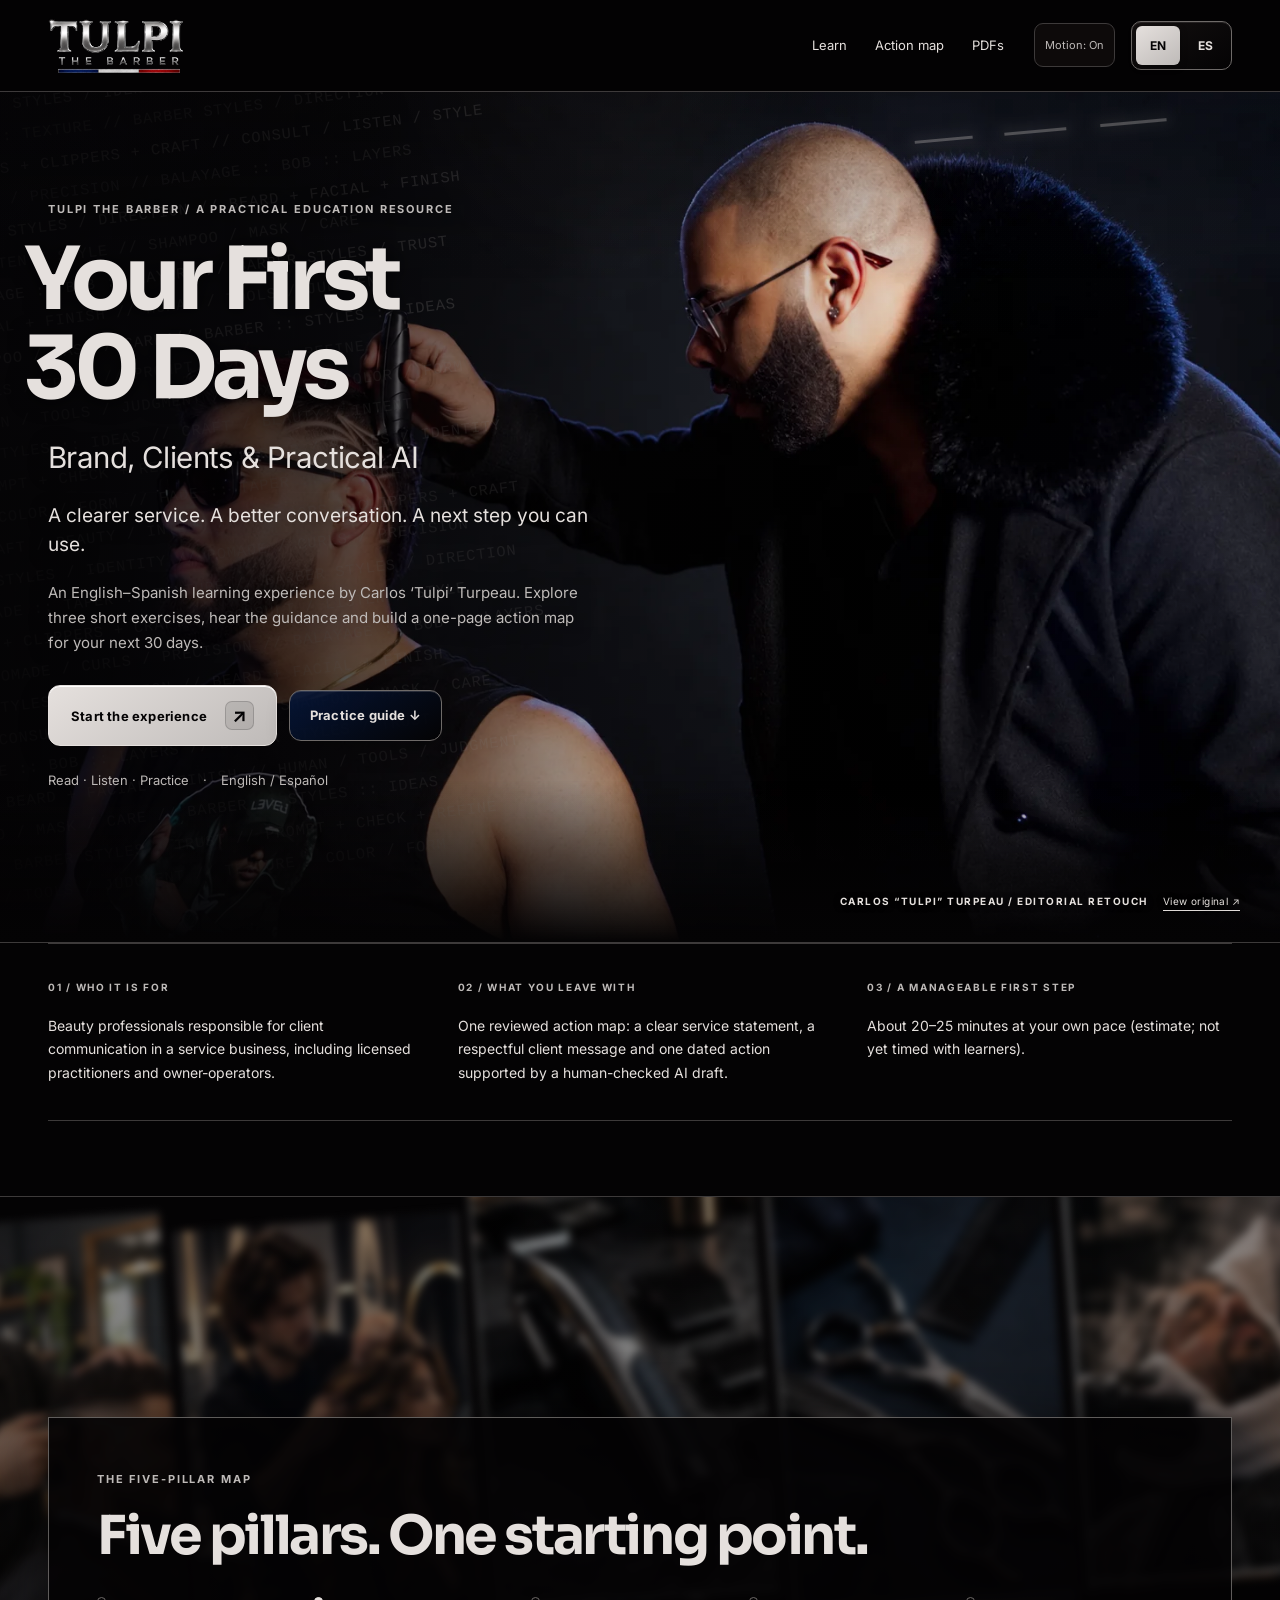
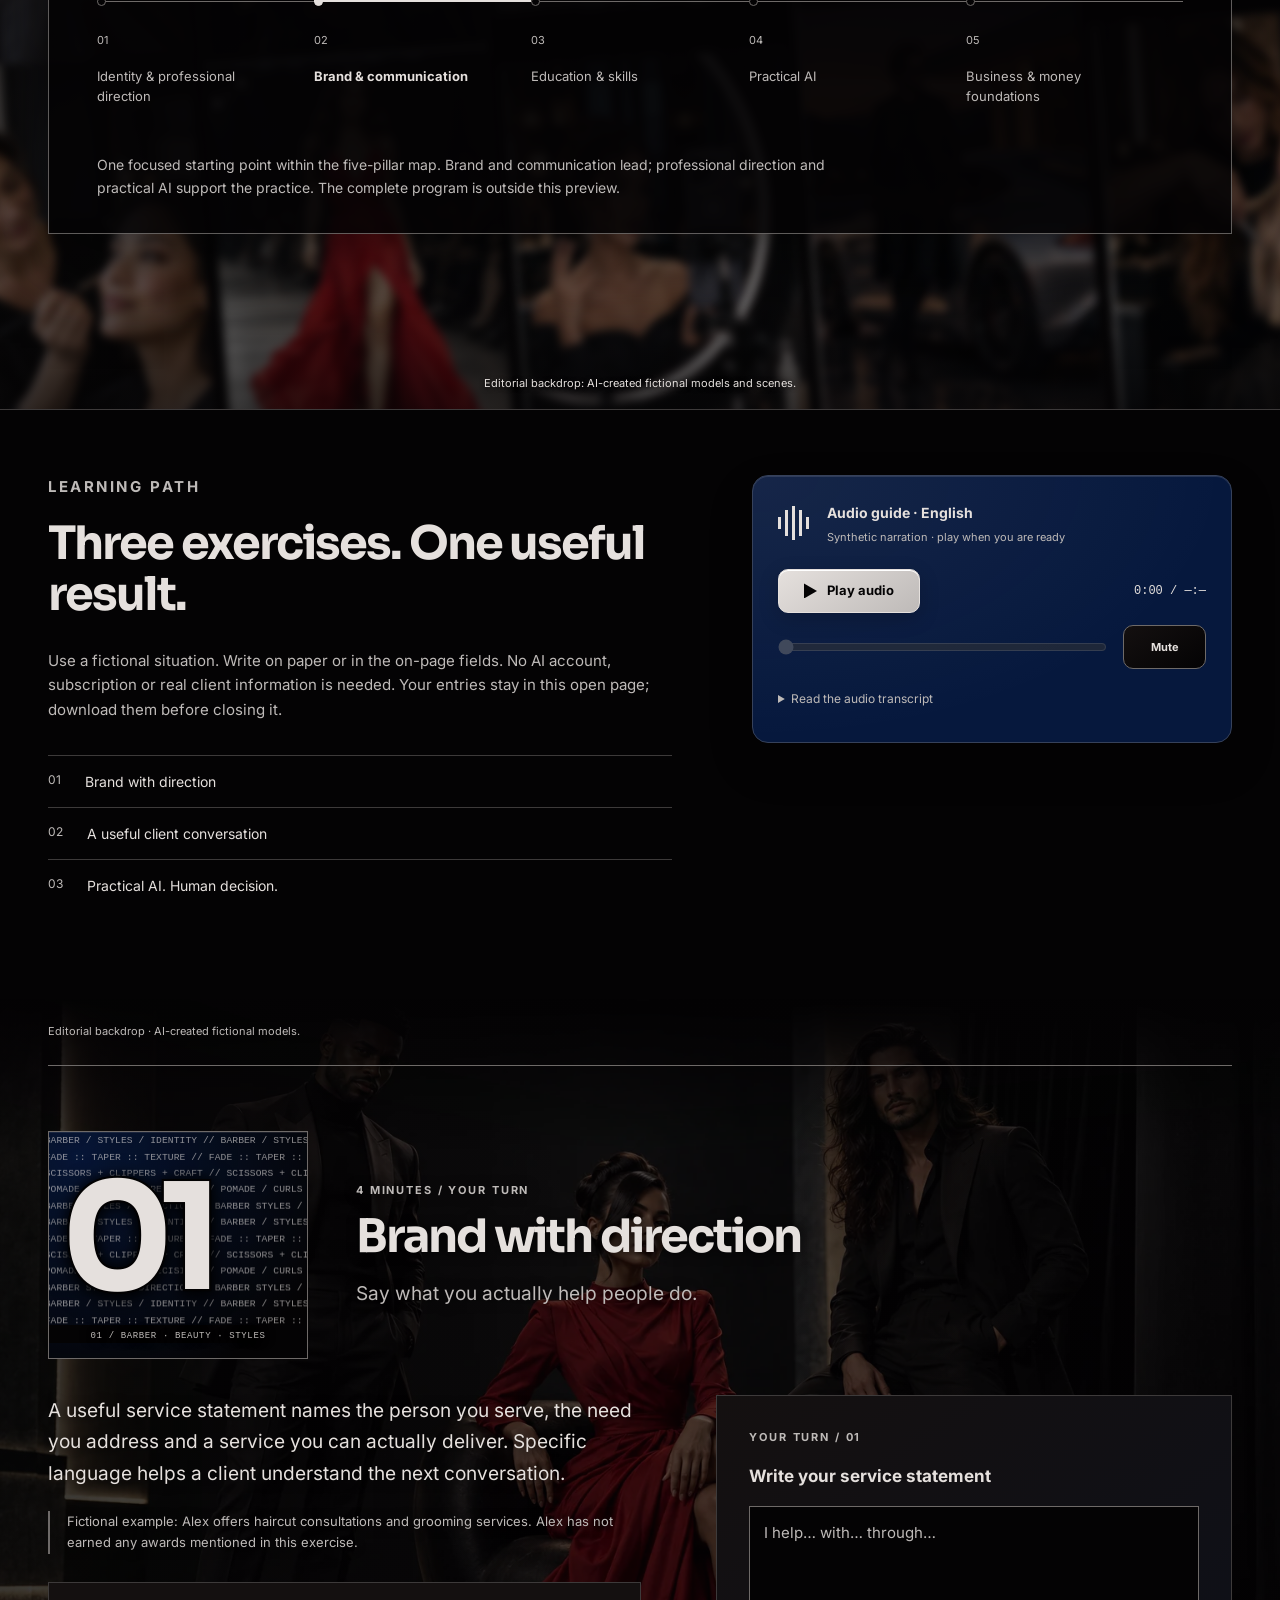
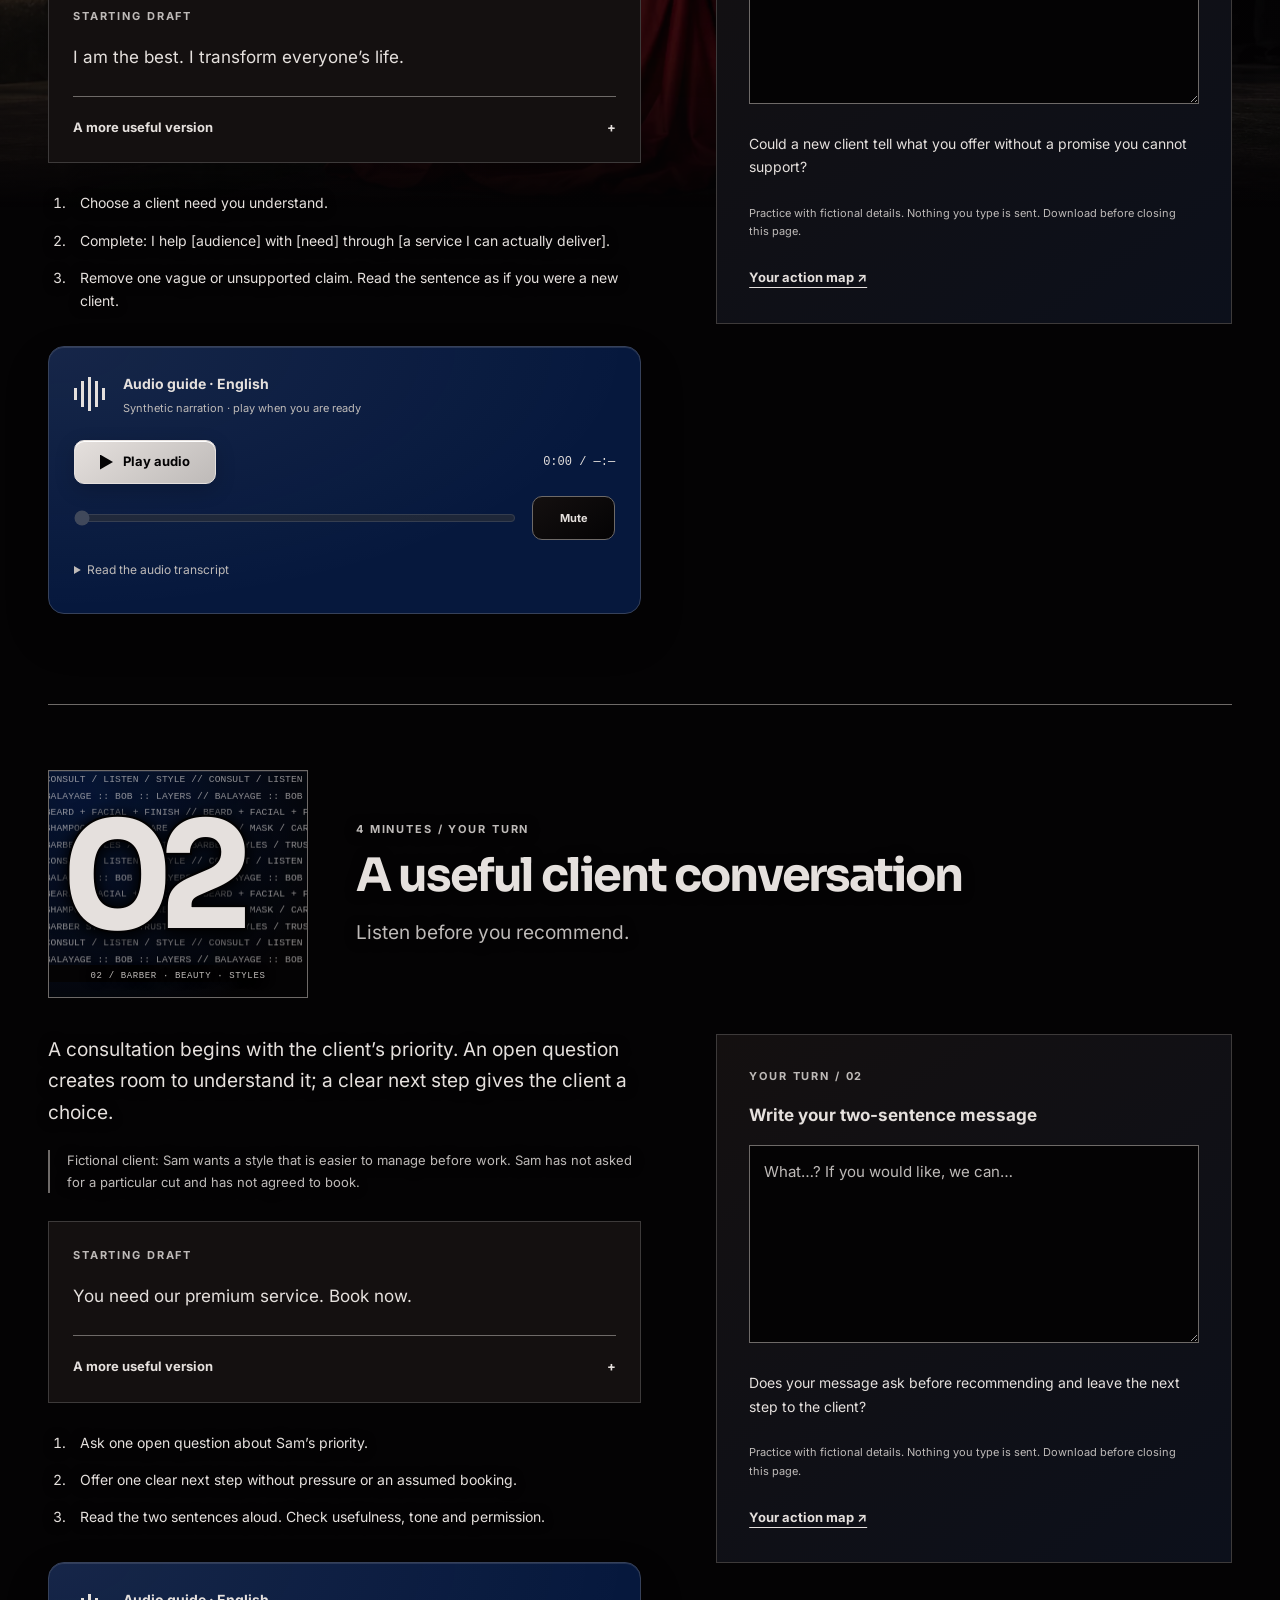
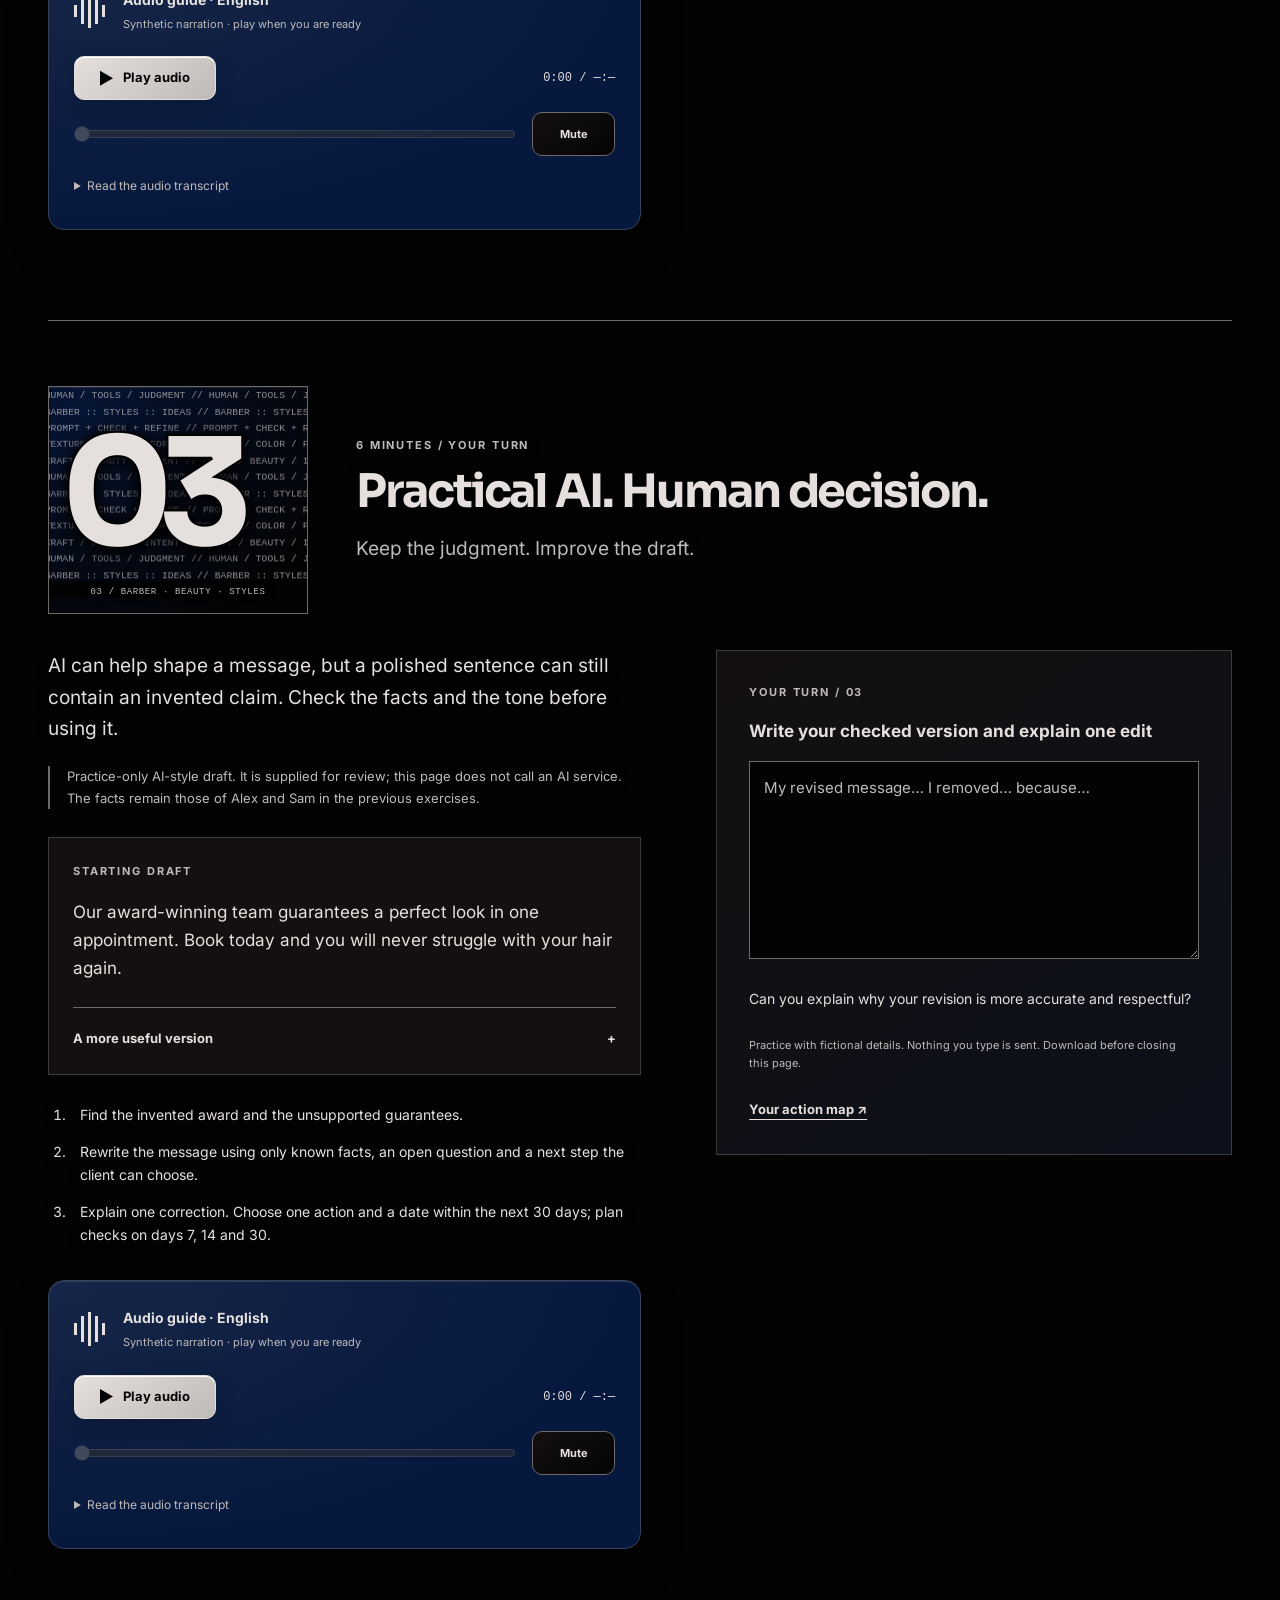
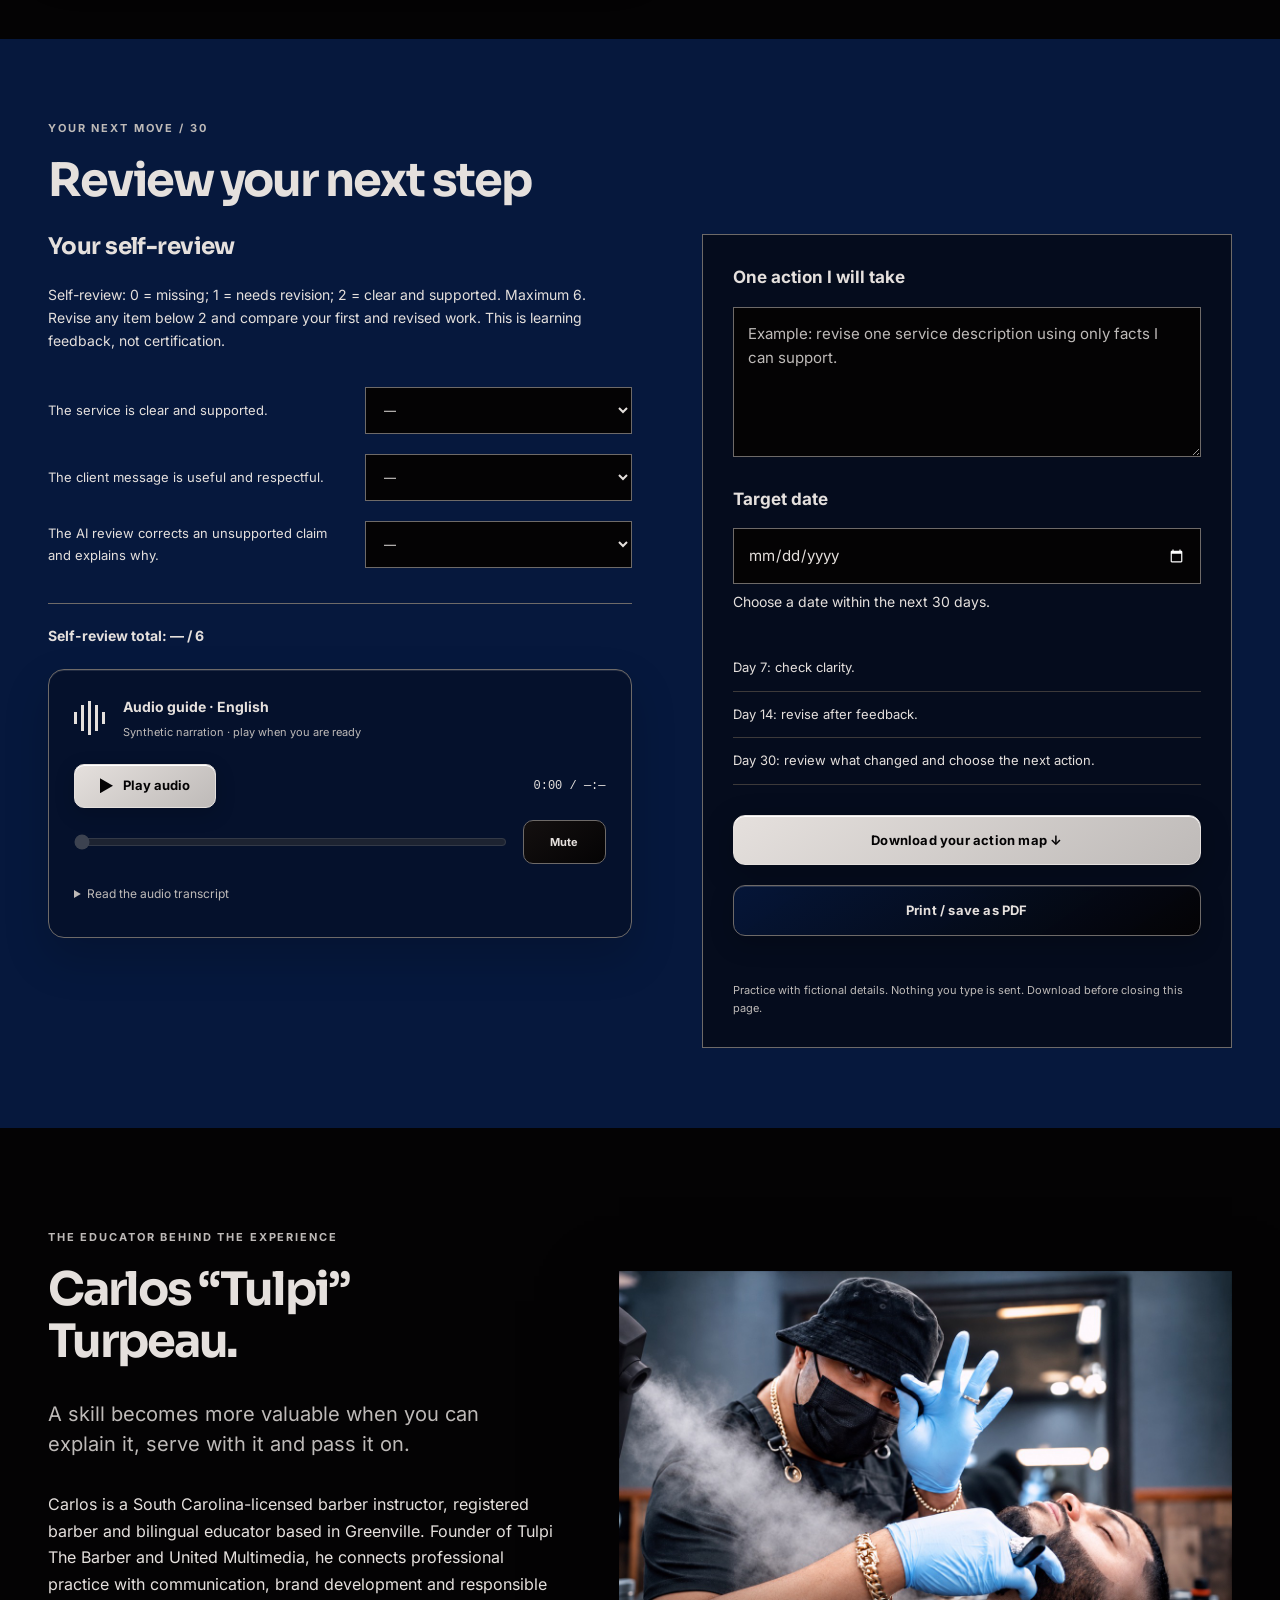
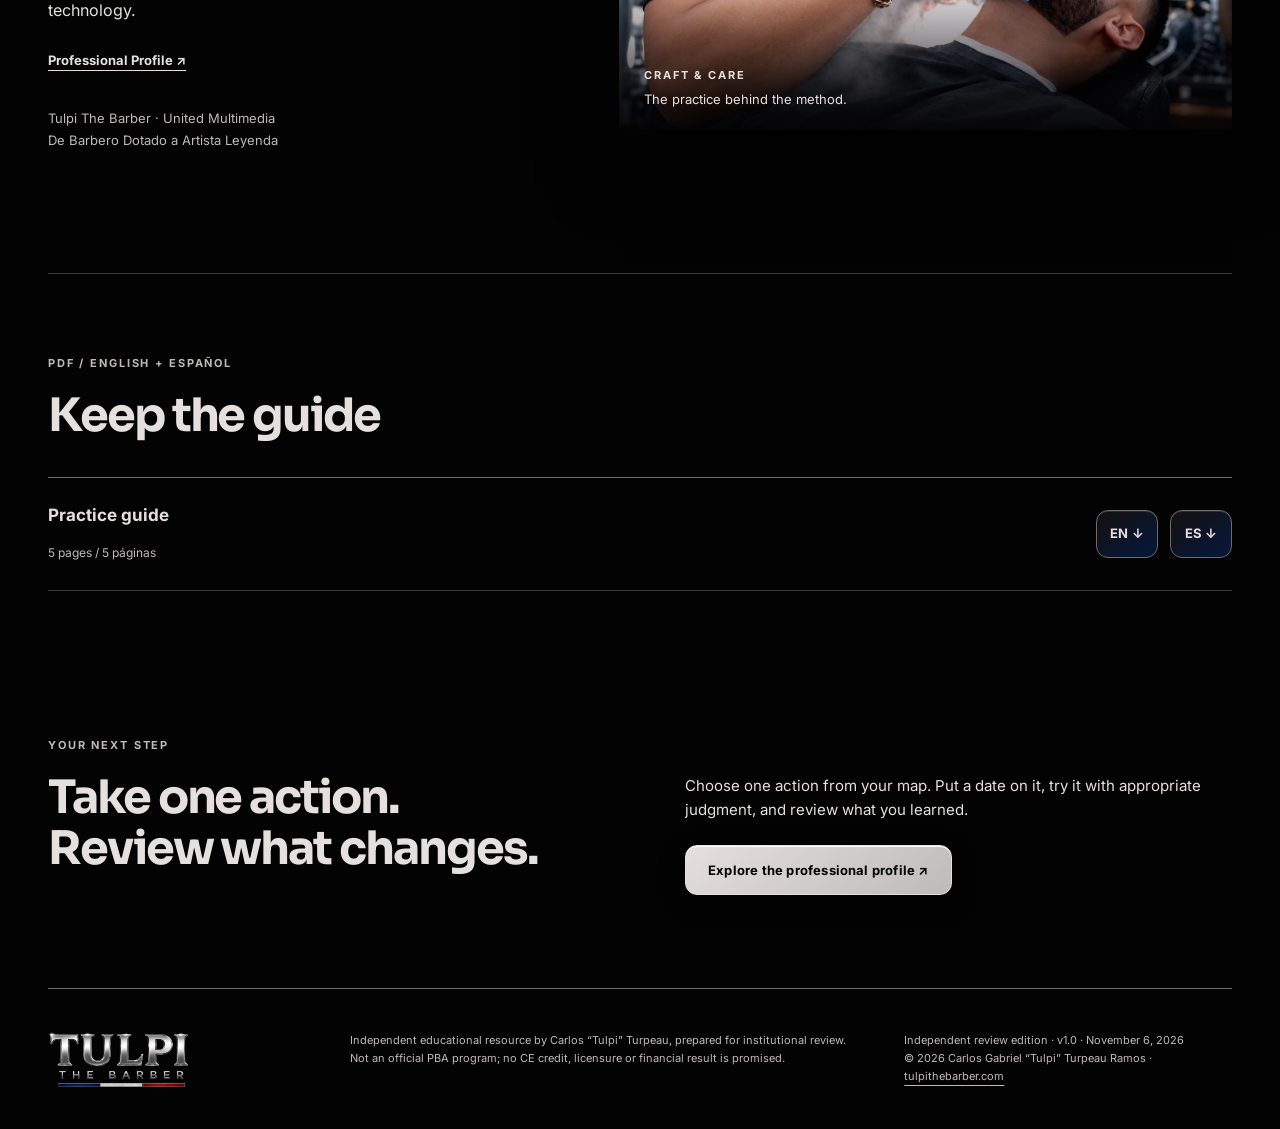
==== commit 49a14c17: "Update PBA education mirror to v1.0" ====
--- a/pba-first-30-days/index.html
+++ b/pba-first-30-days/index.html
@@ -1,23 +1,23 @@
-<!doctype html><html lang="en"><head><meta charset="utf-8"><meta name="viewport" content="width=device-width,initial-scale=1"><meta name="robots" content="noindex,nofollow"><meta name="description" content="A bilingual learning preview by Carlos Tulpi Turpeau: brand clarity, client conversations and practical AI with human judgment."><meta property="og:title" content="Your First 30 Days | Tulpi The Barber"><meta property="og:description" content="Read. Listen. Practice. A focused bilingual education preview."><meta property="og:type" content="website"><meta name="theme-color" content="#040304"><title>Your First 30 Days | Tulpi The Barber</title><link rel="stylesheet" href="styles.css?v=20261025.6"><link rel="icon" href="assets/logo.png"><script defer src="app.js?v=20261025.6"></script></head><body><a class="skip" href="#modules-en">Skip to learning / Ir al contenido</a><header class="topbar"><a href="#" aria-label="Tulpi The Barber, top"><img src="assets/logo.png" alt="Tulpi The Barber" width="150" height="61"></a><nav aria-label="Main navigation"><a data-nav="modules" href="#modules-en">Learn</a><a data-nav="map" href="#map-en">Action map</a><a data-nav="downloads" href="#downloads-en">PDFs</a></nav><div class="top-controls"><button id="motion" aria-pressed="false" title="Reduce motion">Motion: On</button><div class="language-switch" role="group" aria-label="Language / Idioma"><button data-lang="en" aria-pressed="true">EN</button><button data-lang="es" aria-pressed="false">ES</button></div></div></header><main class="language-panel" id="panel-en" lang="en" >
+<!doctype html><html lang="en"><head><meta charset="utf-8"><meta name="viewport" content="width=device-width,initial-scale=1"><meta name="robots" content="noindex,nofollow"><meta name="description" content="A bilingual learning resource by Carlos Tulpi Turpeau: brand clarity, client conversations and practical AI with human judgment."><meta property="og:title" content="Your First 30 Days | Tulpi The Barber"><meta property="og:description" content="Read. Listen. Practice. An independent bilingual education resource prepared for institutional review."><meta property="og:type" content="website"><meta name="theme-color" content="#040304"><title>Your First 30 Days | Tulpi The Barber</title><link rel="stylesheet" href="styles.css?v=20261106.1"><link rel="icon" href="assets/logo.png"><script defer src="app.js?v=20261106.1"></script></head><body><a class="skip" href="#modules-en">Skip to learning / Ir al contenido</a><header class="topbar"><a href="#" aria-label="Tulpi The Barber, top"><img src="assets/logo.png" alt="Tulpi The Barber" width="150" height="61"></a><nav aria-label="Main navigation"><a data-nav="modules" href="#modules-en">Learn</a><a data-nav="map" href="#map-en">Action map</a><a data-nav="downloads" href="#downloads-en">PDFs</a></nav><div class="top-controls"><button id="motion" aria-pressed="false" title="Reduce motion">Motion: On</button><div class="language-switch" role="group" aria-label="Language / Idioma"><button data-lang="en" aria-pressed="true">EN</button><button data-lang="es" aria-pressed="false">ES</button></div></div></header><main class="language-panel" id="panel-en" lang="en" >
  <section class="hero-stage" aria-labelledby="title-en">
- <figure class="hero-backdrop"><div class="hero-photo-layer"><img src="assets/carlos-clipper-editorial-v4.png" width="1456" height="1080" alt="Editorial retouch of Carlos working on a haircut in a dark studio; original photograph linked below" fetchpriority="high"><div class="hero-word-field" aria-hidden="true"><div class="word-river"><span>BARBER / STYLES / IDENTITY // POMADE / CURLS / PRECISION</span><span>FADE :: TAPER :: TEXTURE // BARBER STYLES / DIRECTION</span><span>SCISSORS + CLIPPERS + CRAFT // CONSULT / LISTEN / STYLE</span><span>POMADE / CURLS / PRECISION // BALAYAGE :: BOB :: LAYERS</span><span>BARBER STYLES / DIRECTION // BEARD + FACIAL + FINISH</span><span>CONSULT / LISTEN / STYLE // SHAMPOO / MASK / CARE</span><span>BALAYAGE :: BOB :: LAYERS // BARBER STYLES / TRUST</span><span>BEARD + FACIAL + FINISH // HUMAN / TOOLS / JUDGMENT</span><span>SHAMPOO / MASK / CARE // BARBER :: STYLES :: IDEAS</span><span>BARBER STYLES / TRUST // PROMPT + CHECK + REFINE</span><span>HUMAN / TOOLS / JUDGMENT // TEXTURE / COLOR / FORM</span><span>BARBER :: STYLES :: IDEAS // CRAFT / BEAUTY / INTENT</span><span>PROMPT + CHECK + REFINE // BARBER / STYLES / IDENTITY</span><span>TEXTURE / COLOR / FORM // FADE :: TAPER :: TEXTURE</span><span>CRAFT / BEAUTY / INTENT // SCISSORS + CLIPPERS + CRAFT</span><span>BARBER / STYLES / IDENTITY // POMADE / CURLS / PRECISION</span><span>FADE :: TAPER :: TEXTURE // BARBER STYLES / DIRECTION</span><span>SCISSORS + CLIPPERS + CRAFT // CONSULT / LISTEN / STYLE</span><span>POMADE / CURLS / PRECISION // BALAYAGE :: BOB :: LAYERS</span><span>BARBER STYLES / DIRECTION // BEARD + FACIAL + FINISH</span><span>CONSULT / LISTEN / STYLE // SHAMPOO / MASK / CARE</span><span>BALAYAGE :: BOB :: LAYERS // BARBER STYLES / TRUST</span><span>BEARD + FACIAL + FINISH // HUMAN / TOOLS / JUDGMENT</span><span>SHAMPOO / MASK / CARE // BARBER :: STYLES :: IDEAS</span><span>BARBER STYLES / TRUST // PROMPT + CHECK + REFINE</span><span>HUMAN / TOOLS / JUDGMENT // TEXTURE / COLOR / FORM</span></div></div></div><figcaption>CARLOS “TULPI” TURPEAU / EDITORIAL RETOUCH <a href="assets/carlos-clipper-craft.jpg" target="_blank" rel="noopener">View original ↗</a></figcaption></figure>
+ <figure class="hero-backdrop"><div class="hero-photo-layer"><img src="assets/carlos-clipper-editorial-v4.webp" width="1456" height="1080" alt="Editorial retouch of Carlos working on a haircut in a dark studio; original photograph linked below" fetchpriority="high"><div class="hero-word-field" aria-hidden="true"><div class="word-river"><span>BARBER / STYLES / IDENTITY // POMADE / CURLS / PRECISION</span><span>FADE :: TAPER :: TEXTURE // BARBER STYLES / DIRECTION</span><span>SCISSORS + CLIPPERS + CRAFT // CONSULT / LISTEN / STYLE</span><span>POMADE / CURLS / PRECISION // BALAYAGE :: BOB :: LAYERS</span><span>BARBER STYLES / DIRECTION // BEARD + FACIAL + FINISH</span><span>CONSULT / LISTEN / STYLE // SHAMPOO / MASK / CARE</span><span>BALAYAGE :: BOB :: LAYERS // BARBER STYLES / TRUST</span><span>BEARD + FACIAL + FINISH // HUMAN / TOOLS / JUDGMENT</span><span>SHAMPOO / MASK / CARE // BARBER :: STYLES :: IDEAS</span><span>BARBER STYLES / TRUST // PROMPT + CHECK + REFINE</span><span>HUMAN / TOOLS / JUDGMENT // TEXTURE / COLOR / FORM</span><span>BARBER :: STYLES :: IDEAS // CRAFT / BEAUTY / INTENT</span><span>PROMPT + CHECK + REFINE // BARBER / STYLES / IDENTITY</span><span>TEXTURE / COLOR / FORM // FADE :: TAPER :: TEXTURE</span><span>CRAFT / BEAUTY / INTENT // SCISSORS + CLIPPERS + CRAFT</span><span>BARBER / STYLES / IDENTITY // POMADE / CURLS / PRECISION</span><span>FADE :: TAPER :: TEXTURE // BARBER STYLES / DIRECTION</span><span>SCISSORS + CLIPPERS + CRAFT // CONSULT / LISTEN / STYLE</span><span>POMADE / CURLS / PRECISION // BALAYAGE :: BOB :: LAYERS</span><span>BARBER STYLES / DIRECTION // BEARD + FACIAL + FINISH</span><span>CONSULT / LISTEN / STYLE // SHAMPOO / MASK / CARE</span><span>BALAYAGE :: BOB :: LAYERS // BARBER STYLES / TRUST</span><span>BEARD + FACIAL + FINISH // HUMAN / TOOLS / JUDGMENT</span><span>SHAMPOO / MASK / CARE // BARBER :: STYLES :: IDEAS</span><span>BARBER STYLES / TRUST // PROMPT + CHECK + REFINE</span><span>HUMAN / TOOLS / JUDGMENT // TEXTURE / COLOR / FORM</span></div></div></div><figcaption>CARLOS “TULPI” TURPEAU / EDITORIAL RETOUCH <a href="assets/carlos-clipper-craft.jpg" target="_blank" rel="noopener">View original ↗</a></figcaption></figure>
  <div class="studio-light studio-light-one" aria-hidden="true"></div><div class="studio-light studio-light-two" aria-hidden="true"></div><div class="studio-rig" aria-hidden="true"><i></i><i></i><i></i></div>
  <div class="hero wrap">
- <div class="hero-copy"><p class="eyebrow">TULPI THE BARBER / A practical education preview</p><h1 id="title-en"><span class="title-display">Your First <br>30 Days</span> <span class="hero-subtitle">Brand, Clients &amp; Practical AI</span></h1><p class="hero-promise">A clearer service. A better conversation. A next step you can use.</p><p class="intro">An English–Spanish learning experience by Carlos ‘Tulpi’ Turpeau. Explore three short exercises, hear the guidance and build a one-page action map for your next 30 days.</p><div class="actions"><a class="button light" href="#modules-en">Start the experience <span aria-hidden="true">↗</span></a><a class="text-link" href="downloads/PBA_CONCEPT_V02_EN.pdf" download>One-page concept ↓</a></div><p class="small">Read · Listen · Practice <span class="dot">·</span> English / Español</p></div>
+ <div class="hero-copy"><p class="eyebrow">TULPI THE BARBER / A practical education resource</p><h1 id="title-en"><span class="title-display">Your First <br>30 Days</span> <span class="hero-subtitle">Brand, Clients &amp; Practical AI</span></h1><p class="hero-promise">A clearer service. A better conversation. A next step you can use.</p><p class="intro">An English–Spanish learning experience by Carlos ‘Tulpi’ Turpeau. Explore three short exercises, hear the guidance and build a one-page action map for your next 30 days.</p><div class="actions"><a class="button light" href="#modules-en">Start the experience <span aria-hidden="true">↗</span></a><a class="text-link" href="downloads/PBA_PRACTICE_V1_EN.pdf" download>Practice guide ↓</a></div><p class="small">Read · Listen · Practice <span class="dot">·</span> English / Español</p></div>
  </div></section>
- <section class="brief wrap" aria-label="The proposal"><div><p class="eyebrow">01 / Who it is for</p><p>Beauty professionals responsible for client communication in a service business, including licensed practitioners and owner-operators.</p></div><div><p class="eyebrow">02 / What you leave with</p><p>One reviewed action map: a clear service statement, a respectful client message and one dated action supported by a human-checked AI draft.</p></div><div><p class="eyebrow">03 / A manageable first step</p><p>15–20 minutes estimated; completion time has not yet been measured with learners.</p></div></section>
- <section class="framework-stage" aria-labelledby="framework-en"><div class="framework-mosaic" aria-hidden="true"><div class="mosaic-tile tile-1 scene-photo" data-scene="barber" style="--tile-x:0%;--tile-y:0%;--tile-delay:0.0s"><img src="assets/editorial-barber-v4.png" width="1122" height="1402" alt="" loading="lazy" decoding="async"></div><div class="mosaic-tile tile-2" data-scene="stylist" style="--tile-x:25%;--tile-y:0%;--tile-delay:-1.7s"></div><div class="mosaic-tile tile-3" data-scene="clippers" style="--tile-x:50%;--tile-y:0%;--tile-delay:-3.4s"></div><div class="mosaic-tile tile-4" data-scene="scissors" style="--tile-x:75%;--tile-y:0%;--tile-delay:-5.1s"></div><div class="mosaic-tile tile-5" data-scene="barber-facial" style="--tile-x:100%;--tile-y:0%;--tile-delay:-6.8s"></div><div class="mosaic-tile tile-6 scene-photo" data-scene="makeup-artist" style="--tile-x:0%;--tile-y:100%;--tile-delay:-8.5s"><img src="assets/editorial-makeup-v4.png" width="1122" height="1402" alt="" loading="lazy" decoding="async"></div><div class="mosaic-tile tile-7 scene-photo" data-scene="runway" style="--tile-x:25%;--tile-y:100%;--tile-delay:-10.2s"><img src="assets/editorial-runway-v4.png" width="1122" height="1402" alt="" loading="lazy" decoding="async"></div><div class="mosaic-tile tile-8" data-scene="influencer" style="--tile-x:50%;--tile-y:100%;--tile-delay:-11.9s"></div><div class="mosaic-tile tile-9" data-scene="european-car" style="--tile-x:75%;--tile-y:100%;--tile-delay:-13.6s"></div><div class="mosaic-tile tile-10" data-scene="women-haircut" style="--tile-x:100%;--tile-y:100%;--tile-delay:-15.299999999999999s"></div></div><div class="framework wrap"><div class="framework-card"><p class="eyebrow">THE FIVE-PILLAR MAP</p><h2 id="framework-en">Five pillars. One starting point.</h2><div class="pillar-line"><div class="pillar "><span>01</span><p>Identity &amp; professional direction</p></div><div class="pillar focus"><span>02</span><p>Brand &amp; communication</p></div><div class="pillar "><span>03</span><p>Education &amp; skills</p></div><div class="pillar "><span>04</span><p>Practical AI</p></div><div class="pillar "><span>05</span><p>Business &amp; money foundations</p></div></div><p class="framework-note">One focused starting point within the five-pillar map. Brand and communication lead; professional direction and practical AI support the practice. The complete program is outside this preview.</p></div><p class="mosaic-caption">Editorial backdrop: AI-created fictional models and scenes.</p></div></section>
- <section class="orientation wrap"><div><p class="eyebrow">Learning path</p><h2>Three exercises. One useful result.</h2><p>Use a fictional situation. Write on paper or in the on-page fields. No AI account, subscription or real client information is needed. Your entries stay in this open page; download them before closing it.</p><nav class="module-nav" aria-label="Learning path"><a href="#module-brand-en"><span>01</span>Brand with direction</a><a href="#module-clients-en"><span>02</span>A useful client conversation</a><a href="#module-ai-en"><span>03</span>Practical AI. Human decision.</a></nav></div><div class="audio-guide"><div class="audio-head"><span class="sound-mark" aria-hidden="true"><i></i><i></i><i></i><i></i><i></i></span><div><strong>Audio guide · English</strong><small>Synthetic narration · play when you are ready</small></div></div><audio id="audio-intro-en" controls preload="none" data-audio="intro" aria-label="Listen to the guidance: intro · English" src="audio/intro-en.mp3"></audio><div class="audio-controls" hidden><button type="button" class="audio-play" data-play="Play audio" data-pause="Pause" aria-pressed="false" aria-controls="audio-intro-en" aria-label="Play audio"><span class="audio-play-icon" aria-hidden="true"></span><span class="audio-play-label">Play audio</span></button><output class="audio-time">0:00 / —:—</output><input class="audio-seek" type="range" min="0" max="1000" value="0" step="1" disabled aria-label="Audio position" aria-controls="audio-intro-en"><button type="button" class="audio-mute" data-mute="Mute" data-unmute="Sound on" aria-pressed="false" aria-controls="audio-intro-en">Mute</button></div><details class="transcript"><summary>Read the audio transcript</summary><p>Welcome. This is a practical learning preview by Carlos Tulpi Turpeau, a bilingual barber instructor and educator. The aim is simple: a clearer service, a better client conversation and a next step you can use. You will work through three short exercises and create a one-page action map. Read, listen or use the printable guide. English and Spanish cover the same learning goals. Use fictional examples and keep real client information out of the exercise. This is an independent proposal for consideration, not an approved PBA program. Start with the first module whenever you are ready.</p><a href="audio/intro-en.mp3" download>MP3 ↓</a> · <a href="audio/intro-en.txt" download>TXT ↓</a></details></div></section><div class="modules-stage" id="modules-en"><div class="modules-atmosphere" aria-hidden="true"><div class="modules-photo-window"><img class="backdrop-fashion" src="assets/editorial-fashion-trio-v3.png" width="1536" height="1024" alt="" loading="lazy" decoding="async"></div></div><p class="modules-art-note wrap">Editorial backdrop · AI-created fictional models.</p><section class="module wrap" id="module-brand-en" aria-labelledby="heading-brand-en"><div class="module-heading"><div class="code-number" aria-hidden="true" data-code-number="01"><svg viewBox="0 0 300 225" focusable="false"><defs><pattern id="words-brand-en" width="300" height="95" patternUnits="userSpaceOnUse"><g class="code-words"><text x="-5" y="13">BARBER / STYLES / IDENTITY // BARBER / STYLES / IDENTITY</text><text x="-5" y="32">FADE :: TAPER :: TEXTURE // FADE :: TAPER :: TEXTURE</text><text x="-5" y="51">SCISSORS + CLIPPERS + CRAFT // SCISSORS + CLIPPERS + CRAFT</text><text x="-5" y="70">POMADE / CURLS / PRECISION // POMADE / CURLS / PRECISION</text><text x="-5" y="89">BARBER STYLES / DIRECTION // BARBER STYLES / DIRECTION</text></g></pattern></defs><rect class="code-field" width="300" height="225" fill="url(#words-brand-en)"/><text x="14" y="183" class="digit-shape digit-foreground">01</text></svg><span class="code-index">01 / BARBER · BEAUTY · STYLES</span></div><div><p class="eyebrow">4 minutes / Your turn</p><h2 id="heading-brand-en"><span class="sr-only">01. </span>Brand with direction</h2><p class="kicker">Say what you actually help people do.</p></div></div><div class="module-grid"><div class="lesson"><p class="lead">A useful service statement names the person you serve, the need you address and a service you can actually deliver. Specific language helps a client understand the next conversation.</p><p class="scenario">Fictional example: Alex offers haircut consultations and grooming services. Alex has not earned any awards mentioned in this exercise.</p><div class="comparison"><p class="eyebrow">Starting draft</p><blockquote>I am the best. I transform everyone’s life.</blockquote><details><summary>A more useful version <span aria-hidden="true">+</span></summary><p>I help clients who want a manageable haircut explore a style and maintenance routine that fit their day.</p></details></div><ol class="steps"><li>Choose a client need you understand.</li><li>Complete: I help [audience] with [need] through [a service I can actually deliver].</li><li>Remove one vague or unsupported claim. Read the sentence as if you were a new client.</li></ol><div class="audio-guide"><div class="audio-head"><span class="sound-mark" aria-hidden="true"><i></i><i></i><i></i><i></i><i></i></span><div><strong>Audio guide · English</strong><small>Synthetic narration · play when you are ready</small></div></div><audio id="audio-brand-en" controls preload="none" data-audio="brand" aria-label="Listen to the guidance: brand · English" src="audio/brand-en.mp3"></audio><div class="audio-controls" hidden><button type="button" class="audio-play" data-play="Play audio" data-pause="Pause" aria-pressed="false" aria-controls="audio-brand-en" aria-label="Play audio"><span class="audio-play-icon" aria-hidden="true"></span><span class="audio-play-label">Play audio</span></button><output class="audio-time">0:00 / —:—</output><input class="audio-seek" type="range" min="0" max="1000" value="0" step="1" disabled aria-label="Audio position" aria-controls="audio-brand-en"><button type="button" class="audio-mute" data-mute="Mute" data-unmute="Sound on" aria-pressed="false" aria-controls="audio-brand-en">Mute</button></div><details class="transcript"><summary>Read the audio transcript</summary><p>Start with a real service, not a big claim. Your brand should help someone understand whether you can serve their needs. In our fictional example, Alex offers haircut consultations and grooming services. Saying, I am the best, gives the client very little information. A clearer statement is: I help clients who want a manageable haircut explore a style and maintenance routine that fit their day. Now try your version. Name the people you serve, the need you address and the service you can actually deliver. Remove a claim you cannot support. Pause the audio, write one sentence and read it as a new client would. Clarity is the first result.</p><a href="audio/brand-en.mp3" download>MP3 ↓</a> · <a href="audio/brand-en.txt" download>TXT ↓</a></details></div></div><div class="activity"><p class="eyebrow">Your turn / 01</p><label for="input-brand-en">Write your service statement</label><textarea id="input-brand-en" data-field="brand" maxlength="1400" rows="7" placeholder="I help… with… through…" aria-describedby="hint-brand-en"></textarea><p id="hint-brand-en" class="field-hint">Could a new client tell what you offer without a promise you cannot support?</p><p class="small">Practice with fictional details. Nothing you type is sent. Download before closing this page.</p><a class="text-link" href="#map-en">Your action map ↗</a></div></div></section><section class="module wrap" id="module-clients-en" aria-labelledby="heading-clients-en"><div class="module-heading"><div class="code-number" aria-hidden="true" data-code-number="02"><svg viewBox="0 0 300 225" focusable="false"><defs><pattern id="words-clients-en" width="300" height="95" patternUnits="userSpaceOnUse"><g class="code-words"><text x="-5" y="13">CONSULT / LISTEN / STYLE // CONSULT / LISTEN / STYLE</text><text x="-5" y="32">BALAYAGE :: BOB :: LAYERS // BALAYAGE :: BOB :: LAYERS</text><text x="-5" y="51">BEARD + FACIAL + FINISH // BEARD + FACIAL + FINISH</text><text x="-5" y="70">SHAMPOO / MASK / CARE // SHAMPOO / MASK / CARE</text><text x="-5" y="89">BARBER STYLES / TRUST // BARBER STYLES / TRUST</text></g></pattern></defs><rect class="code-field" width="300" height="225" fill="url(#words-clients-en)"/><text x="14" y="183" class="digit-shape digit-foreground">02</text></svg><span class="code-index">02 / BARBER · BEAUTY · STYLES</span></div><div><p class="eyebrow">4 minutes / Your turn</p><h2 id="heading-clients-en"><span class="sr-only">02. </span>A useful client conversation</h2><p class="kicker">Listen before you recommend.</p></div></div><div class="module-grid"><div class="lesson"><p class="lead">A consultation begins with the client’s priority. An open question creates room to understand it; a clear next step gives the client a choice.</p><p class="scenario">Fictional client: Sam wants a style that is easier to manage before work. Sam has not asked for a particular cut and has not agreed to book.</p><div class="comparison"><p class="eyebrow">Starting draft</p><blockquote>You need our premium service. Book now.</blockquote><details><summary>A more useful version <span aria-hidden="true">+</span></summary><p>What takes the most time in your morning hair routine? If you would like, we can discuss a style and maintenance plan in a consultation before choosing a service.</p></details></div><ol class="steps"><li>Ask one open question about Sam’s priority.</li><li>Offer one clear next step without pressure or an assumed booking.</li><li>Read the two sentences aloud. Check usefulness, tone and permission.</li></ol><div class="audio-guide"><div class="audio-head"><span class="sound-mark" aria-hidden="true"><i></i><i></i><i></i><i></i><i></i></span><div><strong>Audio guide · English</strong><small>Synthetic narration · play when you are ready</small></div></div><audio id="audio-clients-en" controls preload="none" data-audio="clients" aria-label="Listen to the guidance: clients · English" src="audio/clients-en.mp3"></audio><div class="audio-controls" hidden><button type="button" class="audio-play" data-play="Play audio" data-pause="Pause" aria-pressed="false" aria-controls="audio-clients-en" aria-label="Play audio"><span class="audio-play-icon" aria-hidden="true"></span><span class="audio-play-label">Play audio</span></button><output class="audio-time">0:00 / —:—</output><input class="audio-seek" type="range" min="0" max="1000" value="0" step="1" disabled aria-label="Audio position" aria-controls="audio-clients-en"><button type="button" class="audio-mute" data-mute="Mute" data-unmute="Sound on" aria-pressed="false" aria-controls="audio-clients-en">Mute</button></div><details class="transcript"><summary>Read the audio transcript</summary><p>A strong consultation is a conversation, not a sales script. Meet Sam, a fictional client who wants a hairstyle that is easier to manage before work. We do not know the right cut yet, and Sam has not agreed to book. Start with a question: What takes the most time in your morning hair routine? Then offer a choice: If you would like, we can discuss a style and maintenance plan in a consultation before choosing a service. Your task is to write two sentences of your own. One open question and one respectful next step. Read them aloud. Listen for pressure, assumptions and promises. Nothing is sent during this exercise.</p><a href="audio/clients-en.mp3" download>MP3 ↓</a> · <a href="audio/clients-en.txt" download>TXT ↓</a></details></div></div><div class="activity"><p class="eyebrow">Your turn / 02</p><label for="input-clients-en">Write your two-sentence message</label><textarea id="input-clients-en" data-field="clients" maxlength="1400" rows="7" placeholder="What…? If you would like, we can…" aria-describedby="hint-clients-en"></textarea><p id="hint-clients-en" class="field-hint">Does your message ask before recommending and leave the next step to the client?</p><p class="small">Practice with fictional details. Nothing you type is sent. Download before closing this page.</p><a class="text-link" href="#map-en">Your action map ↗</a></div></div></section><section class="module wrap" id="module-ai-en" aria-labelledby="heading-ai-en"><div class="module-heading"><div class="code-number" aria-hidden="true" data-code-number="03"><svg viewBox="0 0 300 225" focusable="false"><defs><pattern id="words-ai-en" width="300" height="95" patternUnits="userSpaceOnUse"><g class="code-words"><text x="-5" y="13">HUMAN / TOOLS / JUDGMENT // HUMAN / TOOLS / JUDGMENT</text><text x="-5" y="32">BARBER :: STYLES :: IDEAS // BARBER :: STYLES :: IDEAS</text><text x="-5" y="51">PROMPT + CHECK + REFINE // PROMPT + CHECK + REFINE</text><text x="-5" y="70">TEXTURE / COLOR / FORM // TEXTURE / COLOR / FORM</text><text x="-5" y="89">CRAFT / BEAUTY / INTENT // CRAFT / BEAUTY / INTENT</text></g></pattern></defs><rect class="code-field" width="300" height="225" fill="url(#words-ai-en)"/><text x="14" y="183" class="digit-shape digit-foreground">03</text></svg><span class="code-index">03 / BARBER · BEAUTY · STYLES</span></div><div><p class="eyebrow">6 minutes / Your turn</p><h2 id="heading-ai-en"><span class="sr-only">03. </span>Practical AI. Human decision.</h2><p class="kicker">Keep the judgment. Improve the draft.</p></div></div><div class="module-grid"><div class="lesson"><p class="lead">AI can help shape a message, but a polished sentence can still contain an invented claim. Check the facts and the tone before using it.</p><p class="scenario">Practice-only AI-style draft. It is supplied for review; this page does not call an AI service. The facts remain those of Alex and Sam in the previous exercises.</p><div class="comparison"><p class="eyebrow">Starting draft</p><blockquote>Our award-winning team guarantees a perfect look in one appointment. Book today and you will never struggle with your hair again.</blockquote><details><summary>A more useful version <span aria-hidden="true">+</span></summary><p>What would you most like to simplify in your daily routine? If you would like, we can start with a consultation and discuss a style and maintenance plan before choosing a service.</p></details></div><ol class="steps"><li>Find the invented award and the unsupported guarantees.</li><li>Rewrite the message using only known facts, an open question and a next step the client can choose.</li><li>Explain one correction. Choose one action and a date within the next 30 days; plan checks on days 7, 14 and 30.</li></ol><div class="audio-guide"><div class="audio-head"><span class="sound-mark" aria-hidden="true"><i></i><i></i><i></i><i></i><i></i></span><div><strong>Audio guide · English</strong><small>Synthetic narration · play when you are ready</small></div></div><audio id="audio-ai-en" controls preload="none" data-audio="ai" aria-label="Listen to the guidance: ai · English" src="audio/ai-en.mp3"></audio><div class="audio-controls" hidden><button type="button" class="audio-play" data-play="Play audio" data-pause="Pause" aria-pressed="false" aria-controls="audio-ai-en" aria-label="Play audio"><span class="audio-play-icon" aria-hidden="true"></span><span class="audio-play-label">Play audio</span></button><output class="audio-time">0:00 / —:—</output><input class="audio-seek" type="range" min="0" max="1000" value="0" step="1" disabled aria-label="Audio position" aria-controls="audio-ai-en"><button type="button" class="audio-mute" data-mute="Mute" data-unmute="Sound on" aria-pressed="false" aria-controls="audio-ai-en">Mute</button></div><details class="transcript"><summary>Read the audio transcript</summary><p>Useful artificial intelligence begins with responsible human review. Read the practice draft on screen. It claims an award-winning team and guarantees a perfect result. Neither claim is supported by our fictional case. A confident tone is not evidence. Remove the invented award and the guarantees, then return to an open question and a clear next step. Explain one correction in your own words. This is a supplied example, so you do not need an AI account and you should not enter client information. Finally, choose one action you can complete within thirty days. Add a date and plan checks on days seven, fourteen and thirty. The tool can help draft. You remain responsible for what you use.</p><a href="audio/ai-en.mp3" download>MP3 ↓</a> · <a href="audio/ai-en.txt" download>TXT ↓</a></details></div></div><div class="activity"><p class="eyebrow">Your turn / 03</p><label for="input-ai-en">Write your checked version and explain one edit</label><textarea id="input-ai-en" data-field="ai" maxlength="1400" rows="7" placeholder="My revised message… I removed… because…" aria-describedby="hint-ai-en"></textarea><p id="hint-ai-en" class="field-hint">Can you explain why your revision is more accurate and respectful?</p><p class="small">Practice with fictional details. Nothing you type is sent. Download before closing this page.</p><a class="text-link" href="#map-en">Your action map ↗</a></div></div></section></div><section class="map-section" id="map-en"><div class="wrap"><p class="eyebrow">YOUR NEXT MOVE / 30</p><h2>Review your next step</h2><div class="map-grid"><div><h3>Your self-review</h3><p>Self-review: 0 = missing; 1 = needs revision; 2 = clear and supported. Maximum 6. Revise any item below 2 and compare your first and revised work. This is learning feedback, not certification.</p><div class="rubric"><label for="score-0-en">The service is clear and supported.</label><select id="score-0-en" data-score="0" aria-label="The service is clear and supported."><option value="">—</option><option value="0">0 — Missing</option><option value="1">1 — Needs revision</option><option value="2">2 — Clear and supported</option></select><label for="score-1-en">The client message is useful and respectful.</label><select id="score-1-en" data-score="1" aria-label="The client message is useful and respectful."><option value="">—</option><option value="0">0 — Missing</option><option value="1">1 — Needs revision</option><option value="2">2 — Clear and supported</option></select><label for="score-2-en">The AI review corrects an unsupported claim and explains why.</label><select id="score-2-en" data-score="2" aria-label="The AI review corrects an unsupported claim and explains why."><option value="">—</option><option value="0">0 — Missing</option><option value="1">1 — Needs revision</option><option value="2">2 — Clear and supported</option></select></div><p class="score-total" aria-live="polite">Self-review total: <output data-total>— / 6</output></p><div class="audio-guide"><div class="audio-head"><span class="sound-mark" aria-hidden="true"><i></i><i></i><i></i><i></i><i></i></span><div><strong>Audio guide · English</strong><small>Synthetic narration · play when you are ready</small></div></div><audio id="audio-review-en" controls preload="none" data-audio="review" aria-label="Listen to the guidance: review · English" src="audio/review-en.mp3"></audio><div class="audio-controls" hidden><button type="button" class="audio-play" data-play="Play audio" data-pause="Pause" aria-pressed="false" aria-controls="audio-review-en" aria-label="Play audio"><span class="audio-play-icon" aria-hidden="true"></span><span class="audio-play-label">Play audio</span></button><output class="audio-time">0:00 / —:—</output><input class="audio-seek" type="range" min="0" max="1000" value="0" step="1" disabled aria-label="Audio position" aria-controls="audio-review-en"><button type="button" class="audio-mute" data-mute="Mute" data-unmute="Sound on" aria-pressed="false" aria-controls="audio-review-en">Mute</button></div><details class="transcript"><summary>Read the audio transcript</summary><p>Before you finish, review three things. Is your service clear and supported? Is your client message useful and respectful? Did your AI review correct an unsupported claim and explain why? Give each item zero, one or two points. Zero means missing, one means revise and two means clear and supported. Revise any item below two. The score is feedback, not a certificate. Then choose one action and a date within the next thirty days. Check your progress on days seven, fourteen and thirty. Download your action map before closing the page. Your next step matters more than a perfect first draft.</p><a href="audio/review-en.mp3" download>MP3 ↓</a> · <a href="audio/review-en.txt" download>TXT ↓</a></details></div></div><div class="action-card"><label for="action-en">One action I will take</label><textarea id="action-en" data-field="action" maxlength="1000" rows="4" placeholder="Example: revise one service description using only facts I can support."></textarea><label for="date-en">Target date</label><input id="date-en" data-field="date" type="date"><p class="date-hint" aria-live="polite"></p><ol class="checkpoints"><li>Day 7: check clarity.</li><li>Day 14: revise after feedback.</li><li>Day 30: review what changed and choose the next action.</li></ol><button class="button light" data-download>Download your action map ↓</button><button class="text-link print-button" data-print>Print / save as PDF</button><p class="small">Practice with fictional details. Nothing you type is sent. Download before closing this page.</p></div></div></div></section>
+ <section class="brief wrap" aria-label="The proposal"><div><p class="eyebrow">01 / Who it is for</p><p>Beauty professionals responsible for client communication in a service business, including licensed practitioners and owner-operators.</p></div><div><p class="eyebrow">02 / What you leave with</p><p>One reviewed action map: a clear service statement, a respectful client message and one dated action supported by a human-checked AI draft.</p></div><div><p class="eyebrow">03 / A manageable first step</p><p>About 20–25 minutes at your own pace (estimate; not yet timed with learners).</p></div></section>
+ <section class="framework-stage" aria-labelledby="framework-en"><div class="framework-mosaic" aria-hidden="true"><div class="mosaic-tile tile-1 scene-photo" data-scene="barber" style="--tile-x:0%;--tile-y:0%;--tile-delay:0.0s"><img src="assets/editorial-barber-v4.webp" width="1122" height="1402" alt="" loading="lazy" decoding="async"></div><div class="mosaic-tile tile-2" data-scene="stylist" style="--tile-x:25%;--tile-y:0%;--tile-delay:-1.7s"></div><div class="mosaic-tile tile-3" data-scene="clippers" style="--tile-x:50%;--tile-y:0%;--tile-delay:-3.4s"></div><div class="mosaic-tile tile-4" data-scene="scissors" style="--tile-x:75%;--tile-y:0%;--tile-delay:-5.1s"></div><div class="mosaic-tile tile-5" data-scene="barber-facial" style="--tile-x:100%;--tile-y:0%;--tile-delay:-6.8s"></div><div class="mosaic-tile tile-6 scene-photo" data-scene="makeup-artist" style="--tile-x:0%;--tile-y:100%;--tile-delay:-8.5s"><img src="assets/editorial-makeup-v4.webp" width="1122" height="1402" alt="" loading="lazy" decoding="async"></div><div class="mosaic-tile tile-7 scene-photo" data-scene="runway" style="--tile-x:25%;--tile-y:100%;--tile-delay:-10.2s"><img src="assets/editorial-runway-v4.webp" width="1122" height="1402" alt="" loading="lazy" decoding="async"></div><div class="mosaic-tile tile-8" data-scene="influencer" style="--tile-x:50%;--tile-y:100%;--tile-delay:-11.9s"></div><div class="mosaic-tile tile-9" data-scene="european-car" style="--tile-x:75%;--tile-y:100%;--tile-delay:-13.6s"></div><div class="mosaic-tile tile-10" data-scene="women-haircut" style="--tile-x:100%;--tile-y:100%;--tile-delay:-15.299999999999999s"></div></div><div class="framework wrap"><div class="framework-card"><p class="eyebrow">THE FIVE-PILLAR MAP</p><h2 id="framework-en">Five pillars. One starting point.</h2><div class="pillar-line"><div class="pillar "><span>01</span><p>Identity &amp; professional direction</p></div><div class="pillar focus"><span>02</span><p>Brand &amp; communication</p></div><div class="pillar "><span>03</span><p>Education &amp; skills</p></div><div class="pillar "><span>04</span><p>Practical AI</p></div><div class="pillar "><span>05</span><p>Business &amp; money foundations</p></div></div><p class="framework-note">One focused starting point within the five-pillar map. Brand and communication lead; professional direction and practical AI support the practice. The complete program is outside this preview.</p></div><p class="mosaic-caption">Editorial backdrop: AI-created fictional models and scenes.</p></div></section>
+ <section class="orientation wrap"><div><p class="eyebrow">Learning path</p><h2>Three exercises. One useful result.</h2><p>Use a fictional situation. Write on paper or in the on-page fields. No AI account, subscription or real client information is needed. Your entries stay in this open page; download them before closing it.</p><nav class="module-nav" aria-label="Learning path"><a href="#module-brand-en"><span>01</span>Brand with direction</a><a href="#module-clients-en"><span>02</span>A useful client conversation</a><a href="#module-ai-en"><span>03</span>Practical AI. Human decision.</a></nav></div><div class="audio-guide"><div class="audio-head"><span class="sound-mark" aria-hidden="true"><i></i><i></i><i></i><i></i><i></i></span><div><strong>Audio guide · English</strong><small>Synthetic narration · play when you are ready</small></div></div><audio id="audio-intro-en" controls preload="none" data-audio="intro" aria-label="Listen to the guidance: intro · English" src="audio/intro-en.mp3"></audio><div class="audio-controls" hidden><button type="button" class="audio-play" data-play="Play audio" data-pause="Pause" aria-pressed="false" aria-controls="audio-intro-en" aria-label="Play audio"><span class="audio-play-icon" aria-hidden="true"></span><span class="audio-play-label">Play audio</span></button><output class="audio-time">0:00 / —:—</output><input class="audio-seek" type="range" min="0" max="1000" value="0" step="1" disabled aria-label="Audio position" aria-controls="audio-intro-en"><button type="button" class="audio-mute" data-mute="Mute" data-unmute="Sound on" aria-pressed="false" aria-controls="audio-intro-en">Mute</button></div><details class="transcript"><summary>Read the audio transcript</summary><p>Welcome. This is a practical learning preview by Carlos Tulpi Turpeau, a bilingual barber instructor and educator. The aim is simple: a clearer service, a better client conversation and a next step you can use. You will work through three short exercises and create a one-page action map. Read, listen or use the printable guide. English and Spanish cover the same learning goals. Use fictional examples and keep real client information out of the exercise. Start with the first module whenever you are ready.</p><a href="audio/intro-en.mp3" download>MP3 ↓</a> · <a href="audio/intro-en.txt" download>TXT ↓</a></details></div></section><div class="modules-stage" id="modules-en"><div class="modules-atmosphere" aria-hidden="true"><div class="modules-photo-window"><img class="backdrop-fashion" src="assets/editorial-fashion-trio-v3.webp" width="1536" height="1024" alt="" loading="lazy" decoding="async"></div></div><p class="modules-art-note wrap">Editorial backdrop · AI-created fictional models.</p><section class="module wrap" id="module-brand-en" aria-labelledby="heading-brand-en"><div class="module-heading"><div class="code-number" aria-hidden="true" data-code-number="01"><svg viewBox="0 0 300 225" focusable="false"><defs><pattern id="words-brand-en" width="300" height="95" patternUnits="userSpaceOnUse"><g class="code-words"><text x="-5" y="13">BARBER / STYLES / IDENTITY // BARBER / STYLES / IDENTITY</text><text x="-5" y="32">FADE :: TAPER :: TEXTURE // FADE :: TAPER :: TEXTURE</text><text x="-5" y="51">SCISSORS + CLIPPERS + CRAFT // SCISSORS + CLIPPERS + CRAFT</text><text x="-5" y="70">POMADE / CURLS / PRECISION // POMADE / CURLS / PRECISION</text><text x="-5" y="89">BARBER STYLES / DIRECTION // BARBER STYLES / DIRECTION</text></g></pattern></defs><rect class="code-field" width="300" height="225" fill="url(#words-brand-en)"/><text x="14" y="183" class="digit-shape digit-foreground">01</text></svg><span class="code-index">01 / BARBER · BEAUTY · STYLES</span></div><div><p class="eyebrow">4 minutes / Your turn</p><h2 id="heading-brand-en"><span class="sr-only">01. </span>Brand with direction</h2><p class="kicker">Say what you actually help people do.</p></div></div><div class="module-grid"><div class="lesson"><p class="lead">A useful service statement names the person you serve, the need you address and a service you can actually deliver. Specific language helps a client understand the next conversation.</p><p class="scenario">Fictional example: Alex offers haircut consultations and grooming services. Alex has not earned any awards mentioned in this exercise.</p><div class="comparison"><p class="eyebrow">Starting draft</p><blockquote>I am the best. I transform everyone’s life.</blockquote><details><summary>A more useful version <span aria-hidden="true">+</span></summary><p>I help clients who want a manageable haircut explore a style and maintenance routine that fit their day.</p></details></div><ol class="steps"><li>Choose a client need you understand.</li><li>Complete: I help [audience] with [need] through [a service I can actually deliver].</li><li>Remove one vague or unsupported claim. Read the sentence as if you were a new client.</li></ol><div class="audio-guide"><div class="audio-head"><span class="sound-mark" aria-hidden="true"><i></i><i></i><i></i><i></i><i></i></span><div><strong>Audio guide · English</strong><small>Synthetic narration · play when you are ready</small></div></div><audio id="audio-brand-en" controls preload="none" data-audio="brand" aria-label="Listen to the guidance: brand · English" src="audio/brand-en.mp3"></audio><div class="audio-controls" hidden><button type="button" class="audio-play" data-play="Play audio" data-pause="Pause" aria-pressed="false" aria-controls="audio-brand-en" aria-label="Play audio"><span class="audio-play-icon" aria-hidden="true"></span><span class="audio-play-label">Play audio</span></button><output class="audio-time">0:00 / —:—</output><input class="audio-seek" type="range" min="0" max="1000" value="0" step="1" disabled aria-label="Audio position" aria-controls="audio-brand-en"><button type="button" class="audio-mute" data-mute="Mute" data-unmute="Sound on" aria-pressed="false" aria-controls="audio-brand-en">Mute</button></div><details class="transcript"><summary>Read the audio transcript</summary><p>Start with a real service, not a big claim. Your brand should help someone understand whether you can serve their needs. In our fictional example, Alex offers haircut consultations and grooming services. Saying, I am the best, gives the client very little information. A clearer statement is: I help clients who want a manageable haircut explore a style and maintenance routine that fit their day. Now try your version. Name the people you serve, the need you address and the service you can actually deliver. Remove a claim you cannot support. Pause the audio, write one sentence and read it as a new client would. Clarity is the first result.</p><a href="audio/brand-en.mp3" download>MP3 ↓</a> · <a href="audio/brand-en.txt" download>TXT ↓</a></details></div></div><div class="activity"><p class="eyebrow">Your turn / 01</p><label for="input-brand-en">Write your service statement</label><textarea id="input-brand-en" data-field="brand" maxlength="1400" rows="7" placeholder="I help… with… through…" aria-describedby="hint-brand-en"></textarea><p id="hint-brand-en" class="field-hint">Could a new client tell what you offer without a promise you cannot support?</p><p class="small">Practice with fictional details. Nothing you type is sent. Download before closing this page.</p><a class="text-link" href="#map-en">Your action map ↗</a></div></div></section><section class="module wrap" id="module-clients-en" aria-labelledby="heading-clients-en"><div class="module-heading"><div class="code-number" aria-hidden="true" data-code-number="02"><svg viewBox="0 0 300 225" focusable="false"><defs><pattern id="words-clients-en" width="300" height="95" patternUnits="userSpaceOnUse"><g class="code-words"><text x="-5" y="13">CONSULT / LISTEN / STYLE // CONSULT / LISTEN / STYLE</text><text x="-5" y="32">BALAYAGE :: BOB :: LAYERS // BALAYAGE :: BOB :: LAYERS</text><text x="-5" y="51">BEARD + FACIAL + FINISH // BEARD + FACIAL + FINISH</text><text x="-5" y="70">SHAMPOO / MASK / CARE // SHAMPOO / MASK / CARE</text><text x="-5" y="89">BARBER STYLES / TRUST // BARBER STYLES / TRUST</text></g></pattern></defs><rect class="code-field" width="300" height="225" fill="url(#words-clients-en)"/><text x="14" y="183" class="digit-shape digit-foreground">02</text></svg><span class="code-index">02 / BARBER · BEAUTY · STYLES</span></div><div><p class="eyebrow">4 minutes / Your turn</p><h2 id="heading-clients-en"><span class="sr-only">02. </span>A useful client conversation</h2><p class="kicker">Listen before you recommend.</p></div></div><div class="module-grid"><div class="lesson"><p class="lead">A consultation begins with the client’s priority. An open question creates room to understand it; a clear next step gives the client a choice.</p><p class="scenario">Fictional client: Sam wants a style that is easier to manage before work. Sam has not asked for a particular cut and has not agreed to book.</p><div class="comparison"><p class="eyebrow">Starting draft</p><blockquote>You need our premium service. Book now.</blockquote><details><summary>A more useful version <span aria-hidden="true">+</span></summary><p>What takes the most time in your morning hair routine? If you would like, we can discuss a style and maintenance plan in a consultation before choosing a service.</p></details></div><ol class="steps"><li>Ask one open question about Sam’s priority.</li><li>Offer one clear next step without pressure or an assumed booking.</li><li>Read the two sentences aloud. Check usefulness, tone and permission.</li></ol><div class="audio-guide"><div class="audio-head"><span class="sound-mark" aria-hidden="true"><i></i><i></i><i></i><i></i><i></i></span><div><strong>Audio guide · English</strong><small>Synthetic narration · play when you are ready</small></div></div><audio id="audio-clients-en" controls preload="none" data-audio="clients" aria-label="Listen to the guidance: clients · English" src="audio/clients-en.mp3"></audio><div class="audio-controls" hidden><button type="button" class="audio-play" data-play="Play audio" data-pause="Pause" aria-pressed="false" aria-controls="audio-clients-en" aria-label="Play audio"><span class="audio-play-icon" aria-hidden="true"></span><span class="audio-play-label">Play audio</span></button><output class="audio-time">0:00 / —:—</output><input class="audio-seek" type="range" min="0" max="1000" value="0" step="1" disabled aria-label="Audio position" aria-controls="audio-clients-en"><button type="button" class="audio-mute" data-mute="Mute" data-unmute="Sound on" aria-pressed="false" aria-controls="audio-clients-en">Mute</button></div><details class="transcript"><summary>Read the audio transcript</summary><p>A strong consultation is a conversation, not a sales script. Meet Sam, a fictional client who wants a hairstyle that is easier to manage before work. We do not know the right cut yet, and Sam has not agreed to book. Start with a question: What takes the most time in your morning hair routine? Then offer a choice: If you would like, we can discuss a style and maintenance plan in a consultation before choosing a service. Your task is to write two sentences of your own. One open question and one respectful next step. Read them aloud. Listen for pressure, assumptions and promises. Nothing is sent during this exercise.</p><a href="audio/clients-en.mp3" download>MP3 ↓</a> · <a href="audio/clients-en.txt" download>TXT ↓</a></details></div></div><div class="activity"><p class="eyebrow">Your turn / 02</p><label for="input-clients-en">Write your two-sentence message</label><textarea id="input-clients-en" data-field="clients" maxlength="1400" rows="7" placeholder="What…? If you would like, we can…" aria-describedby="hint-clients-en"></textarea><p id="hint-clients-en" class="field-hint">Does your message ask before recommending and leave the next step to the client?</p><p class="small">Practice with fictional details. Nothing you type is sent. Download before closing this page.</p><a class="text-link" href="#map-en">Your action map ↗</a></div></div></section><section class="module wrap" id="module-ai-en" aria-labelledby="heading-ai-en"><div class="module-heading"><div class="code-number" aria-hidden="true" data-code-number="03"><svg viewBox="0 0 300 225" focusable="false"><defs><pattern id="words-ai-en" width="300" height="95" patternUnits="userSpaceOnUse"><g class="code-words"><text x="-5" y="13">HUMAN / TOOLS / JUDGMENT // HUMAN / TOOLS / JUDGMENT</text><text x="-5" y="32">BARBER :: STYLES :: IDEAS // BARBER :: STYLES :: IDEAS</text><text x="-5" y="51">PROMPT + CHECK + REFINE // PROMPT + CHECK + REFINE</text><text x="-5" y="70">TEXTURE / COLOR / FORM // TEXTURE / COLOR / FORM</text><text x="-5" y="89">CRAFT / BEAUTY / INTENT // CRAFT / BEAUTY / INTENT</text></g></pattern></defs><rect class="code-field" width="300" height="225" fill="url(#words-ai-en)"/><text x="14" y="183" class="digit-shape digit-foreground">03</text></svg><span class="code-index">03 / BARBER · BEAUTY · STYLES</span></div><div><p class="eyebrow">6 minutes / Your turn</p><h2 id="heading-ai-en"><span class="sr-only">03. </span>Practical AI. Human decision.</h2><p class="kicker">Keep the judgment. Improve the draft.</p></div></div><div class="module-grid"><div class="lesson"><p class="lead">AI can help shape a message, but a polished sentence can still contain an invented claim. Check the facts and the tone before using it.</p><p class="scenario">Practice-only AI-style draft. It is supplied for review; this page does not call an AI service. The facts remain those of Alex and Sam in the previous exercises.</p><div class="comparison"><p class="eyebrow">Starting draft</p><blockquote>Our award-winning team guarantees a perfect look in one appointment. Book today and you will never struggle with your hair again.</blockquote><details><summary>A more useful version <span aria-hidden="true">+</span></summary><p>What would you most like to simplify in your daily routine? If you would like, we can start with a consultation and discuss a style and maintenance plan before choosing a service.</p></details></div><ol class="steps"><li>Find the invented award and the unsupported guarantees.</li><li>Rewrite the message using only known facts, an open question and a next step the client can choose.</li><li>Explain one correction. Choose one action and a date within the next 30 days; plan checks on days 7, 14 and 30.</li></ol><div class="audio-guide"><div class="audio-head"><span class="sound-mark" aria-hidden="true"><i></i><i></i><i></i><i></i><i></i></span><div><strong>Audio guide · English</strong><small>Synthetic narration · play when you are ready</small></div></div><audio id="audio-ai-en" controls preload="none" data-audio="ai" aria-label="Listen to the guidance: ai · English" src="audio/ai-en.mp3"></audio><div class="audio-controls" hidden><button type="button" class="audio-play" data-play="Play audio" data-pause="Pause" aria-pressed="false" aria-controls="audio-ai-en" aria-label="Play audio"><span class="audio-play-icon" aria-hidden="true"></span><span class="audio-play-label">Play audio</span></button><output class="audio-time">0:00 / —:—</output><input class="audio-seek" type="range" min="0" max="1000" value="0" step="1" disabled aria-label="Audio position" aria-controls="audio-ai-en"><button type="button" class="audio-mute" data-mute="Mute" data-unmute="Sound on" aria-pressed="false" aria-controls="audio-ai-en">Mute</button></div><details class="transcript"><summary>Read the audio transcript</summary><p>Useful artificial intelligence begins with responsible human review. Read the practice draft on screen. It claims an award-winning team and guarantees a perfect result. Neither claim is supported by our fictional case. A confident tone is not evidence. Remove the invented award and the guarantees, then return to an open question and a clear next step. Explain one correction in your own words. This is a supplied example, so you do not need an AI account and you should not enter client information. Finally, choose one action you can complete within thirty days. Add a date and plan checks on days seven, fourteen and thirty. The tool can help draft. You remain responsible for what you use.</p><a href="audio/ai-en.mp3" download>MP3 ↓</a> · <a href="audio/ai-en.txt" download>TXT ↓</a></details></div></div><div class="activity"><p class="eyebrow">Your turn / 03</p><label for="input-ai-en">Write your checked version and explain one edit</label><textarea id="input-ai-en" data-field="ai" maxlength="1400" rows="7" placeholder="My revised message… I removed… because…" aria-describedby="hint-ai-en"></textarea><p id="hint-ai-en" class="field-hint">Can you explain why your revision is more accurate and respectful?</p><p class="small">Practice with fictional details. Nothing you type is sent. Download before closing this page.</p><a class="text-link" href="#map-en">Your action map ↗</a></div></div></section></div><section class="map-section" id="map-en"><div class="wrap"><p class="eyebrow">YOUR NEXT MOVE / 30</p><h2>Review your next step</h2><div class="map-grid"><div><h3>Your self-review</h3><p>Self-review: 0 = missing; 1 = needs revision; 2 = clear and supported. Maximum 6. Revise any item below 2 and compare your first and revised work. This is learning feedback, not certification.</p><div class="rubric"><label for="score-0-en">The service is clear and supported.</label><select id="score-0-en" data-score="0" aria-label="The service is clear and supported."><option value="">—</option><option value="0">0 — Missing</option><option value="1">1 — Needs revision</option><option value="2">2 — Clear and supported</option></select><label for="score-1-en">The client message is useful and respectful.</label><select id="score-1-en" data-score="1" aria-label="The client message is useful and respectful."><option value="">—</option><option value="0">0 — Missing</option><option value="1">1 — Needs revision</option><option value="2">2 — Clear and supported</option></select><label for="score-2-en">The AI review corrects an unsupported claim and explains why.</label><select id="score-2-en" data-score="2" aria-label="The AI review corrects an unsupported claim and explains why."><option value="">—</option><option value="0">0 — Missing</option><option value="1">1 — Needs revision</option><option value="2">2 — Clear and supported</option></select></div><p class="score-total" aria-live="polite">Self-review total: <output data-total>— / 6</output></p><div class="audio-guide"><div class="audio-head"><span class="sound-mark" aria-hidden="true"><i></i><i></i><i></i><i></i><i></i></span><div><strong>Audio guide · English</strong><small>Synthetic narration · play when you are ready</small></div></div><audio id="audio-review-en" controls preload="none" data-audio="review" aria-label="Listen to the guidance: review · English" src="audio/review-en.mp3"></audio><div class="audio-controls" hidden><button type="button" class="audio-play" data-play="Play audio" data-pause="Pause" aria-pressed="false" aria-controls="audio-review-en" aria-label="Play audio"><span class="audio-play-icon" aria-hidden="true"></span><span class="audio-play-label">Play audio</span></button><output class="audio-time">0:00 / —:—</output><input class="audio-seek" type="range" min="0" max="1000" value="0" step="1" disabled aria-label="Audio position" aria-controls="audio-review-en"><button type="button" class="audio-mute" data-mute="Mute" data-unmute="Sound on" aria-pressed="false" aria-controls="audio-review-en">Mute</button></div><details class="transcript"><summary>Read the audio transcript</summary><p>Before you finish, review three things. Is your service clear and supported? Is your client message useful and respectful? Did your AI review correct an unsupported claim and explain why? Give each item zero, one or two points. Zero means missing, one means revise and two means clear and supported. Revise any item below two. The score is feedback, not a certificate. Then choose one action and a date within the next thirty days. Check your progress on days seven, fourteen and thirty. Download your action map before closing the page. Your next step matters more than a perfect first draft.</p><a href="audio/review-en.mp3" download>MP3 ↓</a> · <a href="audio/review-en.txt" download>TXT ↓</a></details></div></div><div class="action-card"><label for="action-en">One action I will take</label><textarea id="action-en" data-field="action" maxlength="1000" rows="4" placeholder="Example: revise one service description using only facts I can support."></textarea><label for="date-en">Target date</label><input id="date-en" data-field="date" type="date"><p class="date-hint" aria-live="polite"></p><ol class="checkpoints"><li>Day 7: check clarity.</li><li>Day 14: revise after feedback.</li><li>Day 30: review what changed and choose the next action.</li></ol><button class="button light" data-download>Download your action map ↓</button><button class="text-link print-button" data-print>Print / save as PDF</button><p class="small">Practice with fictional details. Nothing you type is sent. Download before closing this page.</p></div></div></div></section>
  <section class="educator wrap"><div class="educator-copy"><p class="eyebrow">The educator behind the experience</p><h2>Carlos “Tulpi”<br>Turpeau.</h2><blockquote class="philosophy">A skill becomes more valuable when you can explain it, serve with it and pass it on.</blockquote><p class="educator-bio">Carlos is a South Carolina-licensed barber instructor, registered barber and bilingual educator based in Greenville. Founder of Tulpi The Barber and United Multimedia, he connects professional practice with communication, brand development and responsible technology.</p><a class="text-link" href="https://tulpithebarber.com/professional-profile/" target="_blank" rel="noopener">Professional Profile ↗</a><p class="small">Tulpi The Barber · United Multimedia<br>De Barbero Dotado a Artista Leyenda</p></div><figure class="educator-photo"><img src="assets/carlos-barber-service.jpg" width="1280" height="960" alt="Carlos in a bucket hat, using a razor during a beard service with steam" loading="lazy"><figcaption><span>CRAFT & CARE</span><small>The practice behind the method.</small></figcaption></figure></section>
- <section class="downloads wrap" id="downloads-en"><p class="eyebrow">PDF / ENGLISH + ESPAÑOL</p><h2>Keep the guide</h2><div class="download-list"><div class="download-row"><div><h3>One-page concept</h3><small>1 page / 1 página</small></div><div><a href="downloads/PBA_CONCEPT_V02_EN.pdf" download aria-label="One-page concept EN">EN ↓</a><a href="downloads/PBA_CONCEPT_V02_ES.pdf" download aria-label="One-page concept ES">ES ↓</a></div></div><div class="download-row"><div><h3>Practice guide</h3><small>5 pages / 5 páginas</small></div><div><a href="downloads/PBA_PRACTICE_V02_EN.pdf" download aria-label="Practice guide EN">EN ↓</a><a href="downloads/PBA_PRACTICE_V02_ES.pdf" download aria-label="Practice guide ES">ES ↓</a></div></div><div class="download-row"><div><h3>Original five-pillar map · v2.2</h3><small>October 5, 2026 / 5 de octubre de 2026</small></div><div><a href="downloads/PBA_FIVE_PILLARS_CONSOLIDATED_V2_2_EN.pdf" download aria-label="Original five-pillar map · v2.2 EN">EN ↓</a><a href="downloads/PBA_FIVE_PILLARS_CONSOLIDATED_V2_2_ES.pdf" download aria-label="Original five-pillar map · v2.2 ES">ES ↓</a></div></div></div></section><section class="next wrap"><div><p class="eyebrow">A focused first collaboration</p><h2>Choose the need.<br>Shape the first step.</h2></div><div><p>For institutional review: identify one priority audience need, name a reviewer and agree the pilot boundary, review window and contributor terms before a member-facing release.</p><a class="button light" href="mailto:carlosturpeau@gmail.com?subject=PBA%20-%20Focused%20pilot%20discussion">Discuss a focused pilot ↗</a></div></section><footer class="wrap"><img src="assets/logo.png" width="140" height="57" alt="Tulpi The Barber" loading="lazy"><p>Independent proposal for PBA’s consideration. Not approved by PBA; no accreditation or financial outcome is promised.</p><p class="small">Proposal for consideration · v0.2 · October 23, 2026<br>© Carlos Turpeau · <a href="https://tulpithebarber.com/">tulpithebarber.com</a></p></footer></main><main class="language-panel" id="panel-es" lang="es" hidden>
+ <section class="downloads wrap" id="downloads-en"><p class="eyebrow">PDF / ENGLISH + ESPAÑOL</p><h2>Keep the guide</h2><div class="download-list"><div class="download-row"><div><h3>Practice guide</h3><small>5 pages / 5 páginas</small></div><div><a href="downloads/PBA_PRACTICE_V1_EN.pdf" download aria-label="Practice guide English">EN ↓</a><a href="downloads/PBA_PRACTICE_V1_ES.pdf" download aria-label="Guía de práctica español">ES ↓</a></div></div></div></section><section class="next wrap"><div><p class="eyebrow">Your next step</p><h2>Take one action.<br>Review what changes.</h2></div><div><p>Choose one action from your map. Put a date on it, try it with appropriate judgment, and review what you learned.</p><a class="button light" href="https://tulpithebarber.com/professional-profile/">Explore the professional profile ↗</a></div></section><footer class="wrap"><img src="assets/logo.png" width="140" height="57" alt="Tulpi The Barber" loading="lazy"><p>Independent educational resource by Carlos “Tulpi” Turpeau, prepared for institutional review. Not an official PBA program; no CE credit, licensure or financial result is promised.</p><p class="small">Independent review edition · v1.0 · November 6, 2026<br>© 2026 Carlos Gabriel “Tulpi” Turpeau Ramos · <a href="https://tulpithebarber.com/">tulpithebarber.com</a></p></footer></main><main class="language-panel" id="panel-es" lang="es" hidden>
  <section class="hero-stage" aria-labelledby="title-es">
- <figure class="hero-backdrop"><div class="hero-photo-layer"><img src="assets/carlos-clipper-editorial-v4.png" width="1456" height="1080" alt="Retoque editorial de Carlos trabajando un corte con fondo de estudio oscuro; foto original enlazada debajo" fetchpriority="high"><div class="hero-word-field" aria-hidden="true"><div class="word-river"><span>BARBERÍA / ESTILOS / IDENTIDAD // POMADA / RIZOS / PRECISIÓN</span><span>DEGRADADO :: TEXTURA :: CORTE // ESTILISTA / BELLEZA / DIRECCIÓN</span><span>TIJERAS + MÁQUINAS + OFICIO // CONSULTA / ESCUCHA / ESTILO</span><span>POMADA / RIZOS / PRECISIÓN // BALAYAGE :: BOB :: CAPAS</span><span>ESTILISTA / BELLEZA / DIRECCIÓN // BARBA + FACIAL + ACABADO</span><span>CONSULTA / ESCUCHA / ESTILO // CHAMPÚ / MASCARILLA / CUIDADO</span><span>BALAYAGE :: BOB :: CAPAS // BARBERÍA / BELLEZA / CONFIANZA</span><span>BARBA + FACIAL + ACABADO // PERSONA / HERRAMIENTAS / CRITERIO</span><span>CHAMPÚ / MASCARILLA / CUIDADO // BARBERÍA :: ESTILOS :: IDEAS</span><span>BARBERÍA / BELLEZA / CONFIANZA // PREGUNTAR + VERIFICAR + MEJORAR</span><span>PERSONA / HERRAMIENTAS / CRITERIO // TEXTURA / COLOR / FORMA</span><span>BARBERÍA :: ESTILOS :: IDEAS // OFICIO / BELLEZA / INTENCIÓN</span><span>PREGUNTAR + VERIFICAR + MEJORAR // BARBERÍA / ESTILOS / IDENTIDAD</span><span>TEXTURA / COLOR / FORMA // DEGRADADO :: TEXTURA :: CORTE</span><span>OFICIO / BELLEZA / INTENCIÓN // TIJERAS + MÁQUINAS + OFICIO</span><span>BARBERÍA / ESTILOS / IDENTIDAD // POMADA / RIZOS / PRECISIÓN</span><span>DEGRADADO :: TEXTURA :: CORTE // ESTILISTA / BELLEZA / DIRECCIÓN</span><span>TIJERAS + MÁQUINAS + OFICIO // CONSULTA / ESCUCHA / ESTILO</span><span>POMADA / RIZOS / PRECISIÓN // BALAYAGE :: BOB :: CAPAS</span><span>ESTILISTA / BELLEZA / DIRECCIÓN // BARBA + FACIAL + ACABADO</span><span>CONSULTA / ESCUCHA / ESTILO // CHAMPÚ / MASCARILLA / CUIDADO</span><span>BALAYAGE :: BOB :: CAPAS // BARBERÍA / BELLEZA / CONFIANZA</span><span>BARBA + FACIAL + ACABADO // PERSONA / HERRAMIENTAS / CRITERIO</span><span>CHAMPÚ / MASCARILLA / CUIDADO // BARBERÍA :: ESTILOS :: IDEAS</span><span>BARBERÍA / BELLEZA / CONFIANZA // PREGUNTAR + VERIFICAR + MEJORAR</span><span>PERSONA / HERRAMIENTAS / CRITERIO // TEXTURA / COLOR / FORMA</span></div></div></div><figcaption>CARLOS “TULPI” TURPEAU / RETOQUE EDITORIAL <a href="assets/carlos-clipper-craft.jpg" target="_blank" rel="noopener">Ver original ↗</a></figcaption></figure>
+ <figure class="hero-backdrop"><div class="hero-photo-layer"><img src="assets/carlos-clipper-editorial-v4.webp" width="1456" height="1080" alt="Retoque editorial de Carlos trabajando un corte con fondo de estudio oscuro; foto original enlazada debajo" fetchpriority="high"><div class="hero-word-field" aria-hidden="true"><div class="word-river"><span>BARBERÍA / ESTILOS / IDENTIDAD // POMADA / RIZOS / PRECISIÓN</span><span>DEGRADADO :: TEXTURA :: CORTE // ESTILISTA / BELLEZA / DIRECCIÓN</span><span>TIJERAS + MÁQUINAS + OFICIO // CONSULTA / ESCUCHA / ESTILO</span><span>POMADA / RIZOS / PRECISIÓN // BALAYAGE :: BOB :: CAPAS</span><span>ESTILISTA / BELLEZA / DIRECCIÓN // BARBA + FACIAL + ACABADO</span><span>CONSULTA / ESCUCHA / ESTILO // CHAMPÚ / MASCARILLA / CUIDADO</span><span>BALAYAGE :: BOB :: CAPAS // BARBERÍA / BELLEZA / CONFIANZA</span><span>BARBA + FACIAL + ACABADO // PERSONA / HERRAMIENTAS / CRITERIO</span><span>CHAMPÚ / MASCARILLA / CUIDADO // BARBERÍA :: ESTILOS :: IDEAS</span><span>BARBERÍA / BELLEZA / CONFIANZA // PREGUNTAR + VERIFICAR + MEJORAR</span><span>PERSONA / HERRAMIENTAS / CRITERIO // TEXTURA / COLOR / FORMA</span><span>BARBERÍA :: ESTILOS :: IDEAS // OFICIO / BELLEZA / INTENCIÓN</span><span>PREGUNTAR + VERIFICAR + MEJORAR // BARBERÍA / ESTILOS / IDENTIDAD</span><span>TEXTURA / COLOR / FORMA // DEGRADADO :: TEXTURA :: CORTE</span><span>OFICIO / BELLEZA / INTENCIÓN // TIJERAS + MÁQUINAS + OFICIO</span><span>BARBERÍA / ESTILOS / IDENTIDAD // POMADA / RIZOS / PRECISIÓN</span><span>DEGRADADO :: TEXTURA :: CORTE // ESTILISTA / BELLEZA / DIRECCIÓN</span><span>TIJERAS + MÁQUINAS + OFICIO // CONSULTA / ESCUCHA / ESTILO</span><span>POMADA / RIZOS / PRECISIÓN // BALAYAGE :: BOB :: CAPAS</span><span>ESTILISTA / BELLEZA / DIRECCIÓN // BARBA + FACIAL + ACABADO</span><span>CONSULTA / ESCUCHA / ESTILO // CHAMPÚ / MASCARILLA / CUIDADO</span><span>BALAYAGE :: BOB :: CAPAS // BARBERÍA / BELLEZA / CONFIANZA</span><span>BARBA + FACIAL + ACABADO // PERSONA / HERRAMIENTAS / CRITERIO</span><span>CHAMPÚ / MASCARILLA / CUIDADO // BARBERÍA :: ESTILOS :: IDEAS</span><span>BARBERÍA / BELLEZA / CONFIANZA // PREGUNTAR + VERIFICAR + MEJORAR</span><span>PERSONA / HERRAMIENTAS / CRITERIO // TEXTURA / COLOR / FORMA</span></div></div></div><figcaption>CARLOS “TULPI” TURPEAU / RETOQUE EDITORIAL <a href="assets/carlos-clipper-craft.jpg" target="_blank" rel="noopener">Ver original ↗</a></figcaption></figure>
  <div class="studio-light studio-light-one" aria-hidden="true"></div><div class="studio-light studio-light-two" aria-hidden="true"></div><div class="studio-rig" aria-hidden="true"><i></i><i></i><i></i></div>
  <div class="hero wrap">
- <div class="hero-copy"><p class="eyebrow">TULPI THE BARBER / Una muestra de educación práctica</p><h1 id="title-es"><span class="title-display">Tus primeros <br>30 días</span> <span class="hero-subtitle">Marca, clientes e IA práctica</span></h1><p class="hero-promise">Un servicio más claro. Una mejor conversación. Un siguiente paso que puedes aplicar.</p><p class="intro">Una experiencia de aprendizaje en español e inglés de Carlos ‘Tulpi’ Turpeau. Explora tres ejercicios breves, escucha la guía y construye una ficha de acción para tus próximos 30 días.</p><div class="actions"><a class="button light" href="#modules-es">Comenzar la experiencia <span aria-hidden="true">↗</span></a><a class="text-link" href="downloads/PBA_CONCEPT_V02_ES.pdf" download>Concepto de una página ↓</a></div><p class="small">Leer · Escuchar · Practicar <span class="dot">·</span> English / Español</p></div>
+ <div class="hero-copy"><p class="eyebrow">TULPI THE BARBER / Un recurso de educación práctica</p><h1 id="title-es"><span class="title-display">Tus primeros <br>30 días</span> <span class="hero-subtitle">Marca, clientes e IA práctica</span></h1><p class="hero-promise">Un servicio más claro. Una mejor conversación. Un siguiente paso que puedes aplicar.</p><p class="intro">Una experiencia de aprendizaje en español e inglés de Carlos ‘Tulpi’ Turpeau. Explora tres ejercicios breves, escucha la guía y construye una ficha de acción para tus próximos 30 días.</p><div class="actions"><a class="button light" href="#modules-es">Comenzar la experiencia <span aria-hidden="true">↗</span></a><a class="text-link" href="downloads/PBA_PRACTICE_V1_ES.pdf" download>Guía de práctica ↓</a></div><p class="small">Leer · Escuchar · Practicar <span class="dot">·</span> English / Español</p></div>
  </div></section>
- <section class="brief wrap" aria-label="La propuesta"><div><p class="eyebrow">01 / Para quién</p><p>Profesionales de belleza responsables de la comunicación con clientes en un negocio de servicios, incluidos profesionales licenciados y propietarios que operan su negocio.</p></div><div><p class="eyebrow">02 / Qué te llevas</p><p>Una ficha de acción revisada: una descripción clara del servicio, un mensaje respetuoso al cliente y una acción con fecha, apoyada por un borrador de IA verificado por la persona.</p></div><div><p class="eyebrow">03 / Un primer paso manejable</p><p>15–20 minutos estimados; todavía no se ha medido la duración con participantes.</p></div></section>
- <section class="framework-stage" aria-labelledby="framework-es"><div class="framework-mosaic" aria-hidden="true"><div class="mosaic-tile tile-1 scene-photo" data-scene="barber" style="--tile-x:0%;--tile-y:0%;--tile-delay:0.0s"><img src="assets/editorial-barber-v4.png" width="1122" height="1402" alt="" loading="lazy" decoding="async"></div><div class="mosaic-tile tile-2" data-scene="stylist" style="--tile-x:25%;--tile-y:0%;--tile-delay:-1.7s"></div><div class="mosaic-tile tile-3" data-scene="clippers" style="--tile-x:50%;--tile-y:0%;--tile-delay:-3.4s"></div><div class="mosaic-tile tile-4" data-scene="scissors" style="--tile-x:75%;--tile-y:0%;--tile-delay:-5.1s"></div><div class="mosaic-tile tile-5" data-scene="barber-facial" style="--tile-x:100%;--tile-y:0%;--tile-delay:-6.8s"></div><div class="mosaic-tile tile-6 scene-photo" data-scene="makeup-artist" style="--tile-x:0%;--tile-y:100%;--tile-delay:-8.5s"><img src="assets/editorial-makeup-v4.png" width="1122" height="1402" alt="" loading="lazy" decoding="async"></div><div class="mosaic-tile tile-7 scene-photo" data-scene="runway" style="--tile-x:25%;--tile-y:100%;--tile-delay:-10.2s"><img src="assets/editorial-runway-v4.png" width="1122" height="1402" alt="" loading="lazy" decoding="async"></div><div class="mosaic-tile tile-8" data-scene="influencer" style="--tile-x:50%;--tile-y:100%;--tile-delay:-11.9s"></div><div class="mosaic-tile tile-9" data-scene="european-car" style="--tile-x:75%;--tile-y:100%;--tile-delay:-13.6s"></div><div class="mosaic-tile tile-10" data-scene="women-haircut" style="--tile-x:100%;--tile-y:100%;--tile-delay:-15.299999999999999s"></div></div><div class="framework wrap"><div class="framework-card"><p class="eyebrow">EL MAPA DE CINCO PILARES</p><h2 id="framework-es">Cinco pilares. Un punto de partida.</h2><div class="pillar-line"><div class="pillar "><span>01</span><p>Identidad y dirección profesional</p></div><div class="pillar focus"><span>02</span><p>Marca y comunicación</p></div><div class="pillar "><span>03</span><p>Educación y habilidades</p></div><div class="pillar "><span>04</span><p>IA práctica</p></div><div class="pillar "><span>05</span><p>Fundamentos de negocio y dinero</p></div></div><p class="framework-note">Un punto de partida concreto dentro del mapa de cinco pilares. Marca y comunicación guían el ejercicio; la dirección profesional y la IA práctica lo apoyan. El programa completo queda fuera de esta muestra.</p></div><p class="mosaic-caption">Fondo editorial: modelos y escenas ficticias creados con IA.</p></div></section>
- <section class="orientation wrap"><div><p class="eyebrow">Ruta de aprendizaje</p><h2>Tres ejercicios. Un resultado útil.</h2><p>Usa una situación ficticia. Escribe en papel o en los campos de la página. No necesitas cuenta de IA, suscripción ni información real de clientes. Tus respuestas permanecen en esta página abierta; descárgalas antes de cerrarla.</p><nav class="module-nav" aria-label="Ruta de aprendizaje"><a href="#module-brand-es"><span>01</span>Marca con dirección</a><a href="#module-clients-es"><span>02</span>Una conversación útil</a><a href="#module-ai-es"><span>03</span>IA práctica. Decisión humana.</a></nav></div><div class="audio-guide"><div class="audio-head"><span class="sound-mark" aria-hidden="true"><i></i><i></i><i></i><i></i><i></i></span><div><strong>Guía de audio · Español</strong><small>Narración sintética · reproduce cuando quieras</small></div></div><audio id="audio-intro-es" controls preload="none" data-audio="intro" aria-label="Escucha la guía: intro · Español" src="audio/intro-es.mp3"></audio><div class="audio-controls" hidden><button type="button" class="audio-play" data-play="Reproducir" data-pause="Pausar" aria-pressed="false" aria-controls="audio-intro-es" aria-label="Reproducir"><span class="audio-play-icon" aria-hidden="true"></span><span class="audio-play-label">Reproducir</span></button><output class="audio-time">0:00 / —:—</output><input class="audio-seek" type="range" min="0" max="1000" value="0" step="1" disabled aria-label="Posición del audio" aria-controls="audio-intro-es"><button type="button" class="audio-mute" data-mute="Silenciar" data-unmute="Activar sonido" aria-pressed="false" aria-controls="audio-intro-es">Silenciar</button></div><details class="transcript"><summary>Leer la transcripción del audio</summary><p>Bienvenido. Esta es una muestra de aprendizaje práctico de Carlos Tulpi Turpeau, instructor de barbería y educador bilingüe. La meta es sencilla: un servicio más claro, una mejor conversación con el cliente y un siguiente paso que puedas aplicar. Vas a completar tres ejercicios breves y crear una ficha de acción. Puedes leer, escuchar o utilizar la guía impresa. El español y el inglés cubren los mismos objetivos de aprendizaje. Usa ejemplos ficticios y deja fuera los datos reales de clientes. Esta es una propuesta independiente para consideración, no un programa aprobado por PBA. Empieza por el primer módulo cuando estés listo.</p><a href="audio/intro-es.mp3" download>MP3 ↓</a> · <a href="audio/intro-es.txt" download>TXT ↓</a></details></div></section><div class="modules-stage" id="modules-es"><div class="modules-atmosphere" aria-hidden="true"><div class="modules-photo-window"><img class="backdrop-fashion" src="assets/editorial-fashion-trio-v3.png" width="1536" height="1024" alt="" loading="lazy" decoding="async"></div></div><p class="modules-art-note wrap">Fondo editorial · modelos ficticios creados con IA.</p><section class="module wrap" id="module-brand-es" aria-labelledby="heading-brand-es"><div class="module-heading"><div class="code-number" aria-hidden="true" data-code-number="01"><svg viewBox="0 0 300 225" focusable="false"><defs><pattern id="words-brand-es" width="300" height="95" patternUnits="userSpaceOnUse"><g class="code-words"><text x="-5" y="13">BARBERÍA / ESTILOS / IDENTIDAD // BARBERÍA / ESTILOS / IDENTIDAD</text><text x="-5" y="32">DEGRADADO :: TEXTURA :: CORTE // DEGRADADO :: TEXTURA :: CORTE</text><text x="-5" y="51">TIJERAS + MÁQUINAS + OFICIO // TIJERAS + MÁQUINAS + OFICIO</text><text x="-5" y="70">POMADA / RIZOS / PRECISIÓN // POMADA / RIZOS / PRECISIÓN</text><text x="-5" y="89">ESTILISTA / BELLEZA / DIRECCIÓN // ESTILISTA / BELLEZA / DIRECCIÓN</text></g></pattern></defs><rect class="code-field" width="300" height="225" fill="url(#words-brand-es)"/><text x="14" y="183" class="digit-shape digit-foreground">01</text></svg><span class="code-index">01 / BARBERÍA · BELLEZA · ESTILOS</span></div><div><p class="eyebrow">4 minutos / Tu turno</p><h2 id="heading-brand-es"><span class="sr-only">01. </span>Marca con dirección</h2><p class="kicker">Explica cómo ayudas de verdad.</p></div></div><div class="module-grid"><div class="lesson"><p class="lead">Una descripción útil del servicio identifica a quién atiendes, qué necesidad abordas y qué servicio puedes prestar. El lenguaje concreto ayuda al cliente a entender la próxima conversación.</p><p class="scenario">Ejemplo ficticio: Alex ofrece consultas de corte y servicios de arreglo personal. Alex no ha recibido ninguno de los premios mencionados en este ejercicio.</p><div class="comparison"><p class="eyebrow">Borrador inicial</p><blockquote>Soy el mejor. Transformo la vida de todo el mundo.</blockquote><details><summary>Una versión más útil <span aria-hidden="true">+</span></summary><p>Ayudo a clientes que desean un corte fácil de mantener a explorar un estilo y una rutina de cuidado que se adapten a su día.</p></details></div><ol class="steps"><li>Elige una necesidad del cliente que entiendas.</li><li>Completa: Ayudo a [público] con [necesidad] mediante [un servicio que puedo prestar].</li><li>Elimina una afirmación vaga o sin respaldo. Lee la frase como si fueras un cliente nuevo.</li></ol><div class="audio-guide"><div class="audio-head"><span class="sound-mark" aria-hidden="true"><i></i><i></i><i></i><i></i><i></i></span><div><strong>Guía de audio · Español</strong><small>Narración sintética · reproduce cuando quieras</small></div></div><audio id="audio-brand-es" controls preload="none" data-audio="brand" aria-label="Escucha la guía: brand · Español" src="audio/brand-es.mp3"></audio><div class="audio-controls" hidden><button type="button" class="audio-play" data-play="Reproducir" data-pause="Pausar" aria-pressed="false" aria-controls="audio-brand-es" aria-label="Reproducir"><span class="audio-play-icon" aria-hidden="true"></span><span class="audio-play-label">Reproducir</span></button><output class="audio-time">0:00 / —:—</output><input class="audio-seek" type="range" min="0" max="1000" value="0" step="1" disabled aria-label="Posición del audio" aria-controls="audio-brand-es"><button type="button" class="audio-mute" data-mute="Silenciar" data-unmute="Activar sonido" aria-pressed="false" aria-controls="audio-brand-es">Silenciar</button></div><details class="transcript"><summary>Leer la transcripción del audio</summary><p>Empieza por un servicio real, no por una gran promesa. Tu marca debe ayudar a la persona a entender si puedes atender su necesidad. En nuestro ejemplo ficticio, Alex ofrece consultas de corte y servicios de arreglo personal. Decir soy el mejor aporta muy poca información. Una frase más clara sería: ayudo a clientes que desean un corte fácil de mantener a explorar un estilo y una rutina de cuidado que se adapten a su día. Ahora crea tu versión. Identifica a quién atiendes, qué necesidad abordas y qué servicio puedes prestar de verdad. Elimina cualquier afirmación que no puedas respaldar. Pausa el audio, escribe una frase y léela como lo haría un cliente nuevo. La claridad es el primer resultado.</p><a href="audio/brand-es.mp3" download>MP3 ↓</a> · <a href="audio/brand-es.txt" download>TXT ↓</a></details></div></div><div class="activity"><p class="eyebrow">Tu turno / 01</p><label for="input-brand-es">Escribe la descripción de tu servicio</label><textarea id="input-brand-es" data-field="brand" maxlength="1400" rows="7" placeholder="Ayudo a… con… mediante…" aria-describedby="hint-brand-es"></textarea><p id="hint-brand-es" class="field-hint">¿Un cliente nuevo entendería lo que ofreces sin una promesa que no puedas respaldar?</p><p class="small">Practica con detalles ficticios. Nada de lo que escribes se envía. Descarga antes de cerrar esta página.</p><a class="text-link" href="#map-es">Tu ficha de acción ↗</a></div></div></section><section class="module wrap" id="module-clients-es" aria-labelledby="heading-clients-es"><div class="module-heading"><div class="code-number" aria-hidden="true" data-code-number="02"><svg viewBox="0 0 300 225" focusable="false"><defs><pattern id="words-clients-es" width="300" height="95" patternUnits="userSpaceOnUse"><g class="code-words"><text x="-5" y="13">CONSULTA / ESCUCHA / ESTILO // CONSULTA / ESCUCHA / ESTILO</text><text x="-5" y="32">BALAYAGE :: BOB :: CAPAS // BALAYAGE :: BOB :: CAPAS</text><text x="-5" y="51">BARBA + FACIAL + ACABADO // BARBA + FACIAL + ACABADO</text><text x="-5" y="70">CHAMPÚ / MASCARILLA / CUIDADO // CHAMPÚ / MASCARILLA / CUIDADO</text><text x="-5" y="89">BARBERÍA / BELLEZA / CONFIANZA // BARBERÍA / BELLEZA / CONFIANZA</text></g></pattern></defs><rect class="code-field" width="300" height="225" fill="url(#words-clients-es)"/><text x="14" y="183" class="digit-shape digit-foreground">02</text></svg><span class="code-index">02 / BARBERÍA · BELLEZA · ESTILOS</span></div><div><p class="eyebrow">4 minutos / Tu turno</p><h2 id="heading-clients-es"><span class="sr-only">02. </span>Una conversación útil</h2><p class="kicker">Escucha antes de recomendar.</p></div></div><div class="module-grid"><div class="lesson"><p class="lead">La consulta comienza con la prioridad del cliente. Una pregunta abierta permite comprenderla; un siguiente paso claro deja la decisión en sus manos.</p><p class="scenario">Cliente ficticio: Sam quiere un estilo más fácil de manejar antes del trabajo. No ha pedido un corte específico ni ha aceptado reservar.</p><div class="comparison"><p class="eyebrow">Borrador inicial</p><blockquote>Necesitas nuestro servicio premium. Reserva ahora.</blockquote><details><summary>Una versión más útil <span aria-hidden="true">+</span></summary><p>¿Qué parte de tu rutina de cabello te toma más tiempo por la mañana? Si te parece, podemos conversar sobre un estilo y un plan de mantenimiento en una consulta antes de elegir el servicio.</p></details></div><ol class="steps"><li>Haz una pregunta abierta sobre la prioridad de Sam.</li><li>Ofrece un siguiente paso claro, sin presión ni una reserva asumida.</li><li>Lee las dos frases en voz alta. Revisa utilidad, tono y permiso.</li></ol><div class="audio-guide"><div class="audio-head"><span class="sound-mark" aria-hidden="true"><i></i><i></i><i></i><i></i><i></i></span><div><strong>Guía de audio · Español</strong><small>Narración sintética · reproduce cuando quieras</small></div></div><audio id="audio-clients-es" controls preload="none" data-audio="clients" aria-label="Escucha la guía: clients · Español" src="audio/clients-es.mp3"></audio><div class="audio-controls" hidden><button type="button" class="audio-play" data-play="Reproducir" data-pause="Pausar" aria-pressed="false" aria-controls="audio-clients-es" aria-label="Reproducir"><span class="audio-play-icon" aria-hidden="true"></span><span class="audio-play-label">Reproducir</span></button><output class="audio-time">0:00 / —:—</output><input class="audio-seek" type="range" min="0" max="1000" value="0" step="1" disabled aria-label="Posición del audio" aria-controls="audio-clients-es"><button type="button" class="audio-mute" data-mute="Silenciar" data-unmute="Activar sonido" aria-pressed="false" aria-controls="audio-clients-es">Silenciar</button></div><details class="transcript"><summary>Leer la transcripción del audio</summary><p>Una buena consulta es una conversación, no un libreto de venta. Conoce a Sam, un cliente ficticio que busca un estilo más fácil de manejar antes del trabajo. Todavía no sabemos cuál es el corte adecuado y Sam no ha aceptado reservar. Empieza con una pregunta: ¿qué parte de tu rutina de cabello te toma más tiempo por la mañana? Después ofrece una opción: si te parece, podemos conversar sobre un estilo y un plan de mantenimiento en una consulta antes de elegir el servicio. Tu tarea es escribir dos frases propias. Una pregunta abierta y un siguiente paso respetuoso. Léelas en voz alta. Identifica la presión, las suposiciones y las promesas. Durante este ejercicio no se envía ningún mensaje.</p><a href="audio/clients-es.mp3" download>MP3 ↓</a> · <a href="audio/clients-es.txt" download>TXT ↓</a></details></div></div><div class="activity"><p class="eyebrow">Tu turno / 02</p><label for="input-clients-es">Escribe tu mensaje de dos frases</label><textarea id="input-clients-es" data-field="clients" maxlength="1400" rows="7" placeholder="¿Qué…? Si te parece, podemos…" aria-describedby="hint-clients-es"></textarea><p id="hint-clients-es" class="field-hint">¿Tu mensaje pregunta antes de recomendar y deja el siguiente paso al cliente?</p><p class="small">Practica con detalles ficticios. Nada de lo que escribes se envía. Descarga antes de cerrar esta página.</p><a class="text-link" href="#map-es">Tu ficha de acción ↗</a></div></div></section><section class="module wrap" id="module-ai-es" aria-labelledby="heading-ai-es"><div class="module-heading"><div class="code-number" aria-hidden="true" data-code-number="03"><svg viewBox="0 0 300 225" focusable="false"><defs><pattern id="words-ai-es" width="300" height="95" patternUnits="userSpaceOnUse"><g class="code-words"><text x="-5" y="13">PERSONA / HERRAMIENTAS / CRITERIO // PERSONA / HERRAMIENTAS / CRITERIO</text><text x="-5" y="32">BARBERÍA :: ESTILOS :: IDEAS // BARBERÍA :: ESTILOS :: IDEAS</text><text x="-5" y="51">PREGUNTAR + VERIFICAR + MEJORAR // PREGUNTAR + VERIFICAR + MEJORAR</text><text x="-5" y="70">TEXTURA / COLOR / FORMA // TEXTURA / COLOR / FORMA</text><text x="-5" y="89">OFICIO / BELLEZA / INTENCIÓN // OFICIO / BELLEZA / INTENCIÓN</text></g></pattern></defs><rect class="code-field" width="300" height="225" fill="url(#words-ai-es)"/><text x="14" y="183" class="digit-shape digit-foreground">03</text></svg><span class="code-index">03 / BARBERÍA · BELLEZA · ESTILOS</span></div><div><p class="eyebrow">6 minutos / Tu turno</p><h2 id="heading-ai-es"><span class="sr-only">03. </span>IA práctica. Decisión humana.</h2><p class="kicker">Conserva el criterio. Mejora el borrador.</p></div></div><div class="module-grid"><div class="lesson"><p class="lead">La IA puede ayudar a redactar un mensaje, pero una frase elegante puede contener una afirmación inventada. Comprueba los datos y el tono antes de usarla.</p><p class="scenario">Borrador de estilo IA solo para practicar. Se proporciona para revisarlo; esta página no llama a un servicio de IA. Los hechos siguen siendo los de Alex y Sam en los ejercicios anteriores.</p><div class="comparison"><p class="eyebrow">Borrador inicial</p><blockquote>Nuestro equipo premiado garantiza un resultado perfecto en una cita. Reserva hoy y nunca volverás a tener dificultades con tu cabello.</blockquote><details><summary>Una versión más útil <span aria-hidden="true">+</span></summary><p>¿Qué te gustaría simplificar más en tu rutina diaria? Si te parece, podemos comenzar con una consulta y conversar sobre un estilo y un plan de mantenimiento antes de elegir el servicio.</p></details></div><ol class="steps"><li>Identifica el premio inventado y las garantías sin respaldo.</li><li>Reescribe el mensaje usando solo hechos conocidos, una pregunta abierta y un siguiente paso que el cliente pueda elegir.</li><li>Explica una corrección. Elige una acción y una fecha dentro de los próximos 30 días; programa revisiones en los días 7, 14 y 30.</li></ol><div class="audio-guide"><div class="audio-head"><span class="sound-mark" aria-hidden="true"><i></i><i></i><i></i><i></i><i></i></span><div><strong>Guía de audio · Español</strong><small>Narración sintética · reproduce cuando quieras</small></div></div><audio id="audio-ai-es" controls preload="none" data-audio="ai" aria-label="Escucha la guía: ai · Español" src="audio/ai-es.mp3"></audio><div class="audio-controls" hidden><button type="button" class="audio-play" data-play="Reproducir" data-pause="Pausar" aria-pressed="false" aria-controls="audio-ai-es" aria-label="Reproducir"><span class="audio-play-icon" aria-hidden="true"></span><span class="audio-play-label">Reproducir</span></button><output class="audio-time">0:00 / —:—</output><input class="audio-seek" type="range" min="0" max="1000" value="0" step="1" disabled aria-label="Posición del audio" aria-controls="audio-ai-es"><button type="button" class="audio-mute" data-mute="Silenciar" data-unmute="Activar sonido" aria-pressed="false" aria-controls="audio-ai-es">Silenciar</button></div><details class="transcript"><summary>Leer la transcripción del audio</summary><p>El uso útil de la inteligencia artificial comienza con la revisión humana responsable. Lee el borrador de práctica en pantalla. Habla de un equipo premiado y garantiza un resultado perfecto. Nuestro caso ficticio no respalda ninguna de esas afirmaciones. Un tono seguro no es evidencia. Elimina el premio inventado y las garantías, y vuelve a una pregunta abierta y un siguiente paso claro. Explica una corrección con tus propias palabras. Este ejemplo ya está preparado: no necesitas una cuenta de IA y no debes introducir información de clientes. Finalmente, elige una acción que puedas completar dentro de treinta días. Añade una fecha y revisiones en los días siete, catorce y treinta. La herramienta puede ayudar a redactar. Tú sigues siendo responsable de lo que utilizas.</p><a href="audio/ai-es.mp3" download>MP3 ↓</a> · <a href="audio/ai-es.txt" download>TXT ↓</a></details></div></div><div class="activity"><p class="eyebrow">Tu turno / 03</p><label for="input-ai-es">Escribe tu versión revisada y explica un cambio</label><textarea id="input-ai-es" data-field="ai" maxlength="1400" rows="7" placeholder="Mi mensaje revisado… Eliminé… porque…" aria-describedby="hint-ai-es"></textarea><p id="hint-ai-es" class="field-hint">¿Puedes explicar por qué tu versión es más exacta y respetuosa?</p><p class="small">Practica con detalles ficticios. Nada de lo que escribes se envía. Descarga antes de cerrar esta página.</p><a class="text-link" href="#map-es">Tu ficha de acción ↗</a></div></div></section></div><section class="map-section" id="map-es"><div class="wrap"><p class="eyebrow">TU SIGUIENTE PASO / 30</p><h2>Revisa tu siguiente paso</h2><div class="map-grid"><div><h3>Tu autoevaluación</h3><p>Autoevaluación: 0 = falta; 1 = requiere revisión; 2 = claro y respaldado. Máximo 6. Corrige cualquier punto inferior a 2 y compara tu primera versión con la revisada. Es retroalimentación, no certificación.</p><div class="rubric"><label for="score-0-es">El servicio es claro y tiene respaldo.</label><select id="score-0-es" data-score="0" aria-label="El servicio es claro y tiene respaldo."><option value="">—</option><option value="0">0 — Falta</option><option value="1">1 — Requiere revisión</option><option value="2">2 — Claro y respaldado</option></select><label for="score-1-es">El mensaje al cliente es útil y respetuoso.</label><select id="score-1-es" data-score="1" aria-label="El mensaje al cliente es útil y respetuoso."><option value="">—</option><option value="0">0 — Falta</option><option value="1">1 — Requiere revisión</option><option value="2">2 — Claro y respaldado</option></select><label for="score-2-es">La revisión de IA corrige una afirmación sin respaldo y explica por qué.</label><select id="score-2-es" data-score="2" aria-label="La revisión de IA corrige una afirmación sin respaldo y explica por qué."><option value="">—</option><option value="0">0 — Falta</option><option value="1">1 — Requiere revisión</option><option value="2">2 — Claro y respaldado</option></select></div><p class="score-total" aria-live="polite">Total de autoevaluación: <output data-total>— / 6</output></p><div class="audio-guide"><div class="audio-head"><span class="sound-mark" aria-hidden="true"><i></i><i></i><i></i><i></i><i></i></span><div><strong>Guía de audio · Español</strong><small>Narración sintética · reproduce cuando quieras</small></div></div><audio id="audio-review-es" controls preload="none" data-audio="review" aria-label="Escucha la guía: review · Español" src="audio/review-es.mp3"></audio><div class="audio-controls" hidden><button type="button" class="audio-play" data-play="Reproducir" data-pause="Pausar" aria-pressed="false" aria-controls="audio-review-es" aria-label="Reproducir"><span class="audio-play-icon" aria-hidden="true"></span><span class="audio-play-label">Reproducir</span></button><output class="audio-time">0:00 / —:—</output><input class="audio-seek" type="range" min="0" max="1000" value="0" step="1" disabled aria-label="Posición del audio" aria-controls="audio-review-es"><button type="button" class="audio-mute" data-mute="Silenciar" data-unmute="Activar sonido" aria-pressed="false" aria-controls="audio-review-es">Silenciar</button></div><details class="transcript"><summary>Leer la transcripción del audio</summary><p>Antes de terminar, revisa tres cosas. ¿Tu servicio es claro y tiene respaldo? ¿Tu mensaje al cliente es útil y respetuoso? ¿Tu revisión de IA corrige una afirmación sin respaldo y explica por qué? Asigna cero, uno o dos puntos a cada criterio. Cero significa que falta, uno que requiere revisión y dos que está claro y respaldado. Corrige cualquier criterio por debajo de dos. La puntuación es retroalimentación, no un certificado. Después elige una acción y una fecha dentro de los próximos treinta días. Revisa tu avance en los días siete, catorce y treinta. Descarga la ficha antes de cerrar la página. Tu siguiente paso vale más que un primer borrador perfecto.</p><a href="audio/review-es.mp3" download>MP3 ↓</a> · <a href="audio/review-es.txt" download>TXT ↓</a></details></div></div><div class="action-card"><label for="action-es">Una acción que voy a realizar</label><textarea id="action-es" data-field="action" maxlength="1000" rows="4" placeholder="Ejemplo: revisar la descripción de un servicio utilizando solo hechos que puedo respaldar."></textarea><label for="date-es">Fecha objetivo</label><input id="date-es" data-field="date" type="date"><p class="date-hint" aria-live="polite"></p><ol class="checkpoints"><li>Día 7: comprobar claridad.</li><li>Día 14: revisar después de recibir comentarios.</li><li>Día 30: evaluar qué cambió y elegir la próxima acción.</li></ol><button class="button light" data-download>Descargar tu ficha de acción ↓</button><button class="text-link print-button" data-print>Imprimir / guardar PDF</button><p class="small">Practica con detalles ficticios. Nada de lo que escribes se envía. Descarga antes de cerrar esta página.</p></div></div></div></section>
+ <section class="brief wrap" aria-label="La propuesta"><div><p class="eyebrow">01 / Para quién</p><p>Profesionales de belleza responsables de la comunicación con clientes en un negocio de servicios, incluidos profesionales licenciados y propietarios que operan su negocio.</p></div><div><p class="eyebrow">02 / Qué te llevas</p><p>Una ficha de acción revisada: una descripción clara del servicio, un mensaje respetuoso al cliente y una acción con fecha, apoyada por un borrador de IA verificado por la persona.</p></div><div><p class="eyebrow">03 / Un primer paso manejable</p><p>Unos 20–25 minutos a tu ritmo (estimación; aún no se ha medido con participantes).</p></div></section>
+ <section class="framework-stage" aria-labelledby="framework-es"><div class="framework-mosaic" aria-hidden="true"><div class="mosaic-tile tile-1 scene-photo" data-scene="barber" style="--tile-x:0%;--tile-y:0%;--tile-delay:0.0s"><img src="assets/editorial-barber-v4.webp" width="1122" height="1402" alt="" loading="lazy" decoding="async"></div><div class="mosaic-tile tile-2" data-scene="stylist" style="--tile-x:25%;--tile-y:0%;--tile-delay:-1.7s"></div><div class="mosaic-tile tile-3" data-scene="clippers" style="--tile-x:50%;--tile-y:0%;--tile-delay:-3.4s"></div><div class="mosaic-tile tile-4" data-scene="scissors" style="--tile-x:75%;--tile-y:0%;--tile-delay:-5.1s"></div><div class="mosaic-tile tile-5" data-scene="barber-facial" style="--tile-x:100%;--tile-y:0%;--tile-delay:-6.8s"></div><div class="mosaic-tile tile-6 scene-photo" data-scene="makeup-artist" style="--tile-x:0%;--tile-y:100%;--tile-delay:-8.5s"><img src="assets/editorial-makeup-v4.webp" width="1122" height="1402" alt="" loading="lazy" decoding="async"></div><div class="mosaic-tile tile-7 scene-photo" data-scene="runway" style="--tile-x:25%;--tile-y:100%;--tile-delay:-10.2s"><img src="assets/editorial-runway-v4.webp" width="1122" height="1402" alt="" loading="lazy" decoding="async"></div><div class="mosaic-tile tile-8" data-scene="influencer" style="--tile-x:50%;--tile-y:100%;--tile-delay:-11.9s"></div><div class="mosaic-tile tile-9" data-scene="european-car" style="--tile-x:75%;--tile-y:100%;--tile-delay:-13.6s"></div><div class="mosaic-tile tile-10" data-scene="women-haircut" style="--tile-x:100%;--tile-y:100%;--tile-delay:-15.299999999999999s"></div></div><div class="framework wrap"><div class="framework-card"><p class="eyebrow">EL MAPA DE CINCO PILARES</p><h2 id="framework-es">Cinco pilares. Un punto de partida.</h2><div class="pillar-line"><div class="pillar "><span>01</span><p>Identidad y dirección profesional</p></div><div class="pillar focus"><span>02</span><p>Marca y comunicación</p></div><div class="pillar "><span>03</span><p>Educación y habilidades</p></div><div class="pillar "><span>04</span><p>IA práctica</p></div><div class="pillar "><span>05</span><p>Fundamentos de negocio y dinero</p></div></div><p class="framework-note">Un punto de partida concreto dentro del mapa de cinco pilares. Marca y comunicación guían el ejercicio; la dirección profesional y la IA práctica lo apoyan. El programa completo queda fuera de esta muestra.</p></div><p class="mosaic-caption">Fondo editorial: modelos y escenas ficticias creados con IA.</p></div></section>
+ <section class="orientation wrap"><div><p class="eyebrow">Ruta de aprendizaje</p><h2>Tres ejercicios. Un resultado útil.</h2><p>Usa una situación ficticia. Escribe en papel o en los campos de la página. No necesitas cuenta de IA, suscripción ni información real de clientes. Tus respuestas permanecen en esta página abierta; descárgalas antes de cerrarla.</p><nav class="module-nav" aria-label="Ruta de aprendizaje"><a href="#module-brand-es"><span>01</span>Marca con dirección</a><a href="#module-clients-es"><span>02</span>Una conversación útil</a><a href="#module-ai-es"><span>03</span>IA práctica. Decisión humana.</a></nav></div><div class="audio-guide"><div class="audio-head"><span class="sound-mark" aria-hidden="true"><i></i><i></i><i></i><i></i><i></i></span><div><strong>Guía de audio · Español</strong><small>Narración sintética · reproduce cuando quieras</small></div></div><audio id="audio-intro-es" controls preload="none" data-audio="intro" aria-label="Escucha la guía: intro · Español" src="audio/intro-es.mp3"></audio><div class="audio-controls" hidden><button type="button" class="audio-play" data-play="Reproducir" data-pause="Pausar" aria-pressed="false" aria-controls="audio-intro-es" aria-label="Reproducir"><span class="audio-play-icon" aria-hidden="true"></span><span class="audio-play-label">Reproducir</span></button><output class="audio-time">0:00 / —:—</output><input class="audio-seek" type="range" min="0" max="1000" value="0" step="1" disabled aria-label="Posición del audio" aria-controls="audio-intro-es"><button type="button" class="audio-mute" data-mute="Silenciar" data-unmute="Activar sonido" aria-pressed="false" aria-controls="audio-intro-es">Silenciar</button></div><details class="transcript"><summary>Leer la transcripción del audio</summary><p>Bienvenido. Esta es una muestra de aprendizaje práctico de Carlos Tulpi Turpeau, instructor de barbería y educador bilingüe. La meta es sencilla: un servicio más claro, una mejor conversación con el cliente y un siguiente paso que puedas aplicar. Vas a completar tres ejercicios breves y crear una ficha de acción. Puedes leer, escuchar o utilizar la guía impresa. El español y el inglés cubren los mismos objetivos de aprendizaje. Usa ejemplos ficticios y deja fuera los datos reales de clientes. Empieza por el primer módulo cuando estés listo.</p><a href="audio/intro-es.mp3" download>MP3 ↓</a> · <a href="audio/intro-es.txt" download>TXT ↓</a></details></div></section><div class="modules-stage" id="modules-es"><div class="modules-atmosphere" aria-hidden="true"><div class="modules-photo-window"><img class="backdrop-fashion" src="assets/editorial-fashion-trio-v3.webp" width="1536" height="1024" alt="" loading="lazy" decoding="async"></div></div><p class="modules-art-note wrap">Fondo editorial · modelos ficticios creados con IA.</p><section class="module wrap" id="module-brand-es" aria-labelledby="heading-brand-es"><div class="module-heading"><div class="code-number" aria-hidden="true" data-code-number="01"><svg viewBox="0 0 300 225" focusable="false"><defs><pattern id="words-brand-es" width="300" height="95" patternUnits="userSpaceOnUse"><g class="code-words"><text x="-5" y="13">BARBERÍA / ESTILOS / IDENTIDAD // BARBERÍA / ESTILOS / IDENTIDAD</text><text x="-5" y="32">DEGRADADO :: TEXTURA :: CORTE // DEGRADADO :: TEXTURA :: CORTE</text><text x="-5" y="51">TIJERAS + MÁQUINAS + OFICIO // TIJERAS + MÁQUINAS + OFICIO</text><text x="-5" y="70">POMADA / RIZOS / PRECISIÓN // POMADA / RIZOS / PRECISIÓN</text><text x="-5" y="89">ESTILISTA / BELLEZA / DIRECCIÓN // ESTILISTA / BELLEZA / DIRECCIÓN</text></g></pattern></defs><rect class="code-field" width="300" height="225" fill="url(#words-brand-es)"/><text x="14" y="183" class="digit-shape digit-foreground">01</text></svg><span class="code-index">01 / BARBERÍA · BELLEZA · ESTILOS</span></div><div><p class="eyebrow">4 minutos / Tu turno</p><h2 id="heading-brand-es"><span class="sr-only">01. </span>Marca con dirección</h2><p class="kicker">Explica cómo ayudas de verdad.</p></div></div><div class="module-grid"><div class="lesson"><p class="lead">Una descripción útil del servicio identifica a quién atiendes, qué necesidad abordas y qué servicio puedes prestar. El lenguaje concreto ayuda al cliente a entender la próxima conversación.</p><p class="scenario">Ejemplo ficticio: Alex ofrece consultas de corte y servicios de arreglo personal. Alex no ha recibido ninguno de los premios mencionados en este ejercicio.</p><div class="comparison"><p class="eyebrow">Borrador inicial</p><blockquote>Soy el mejor. Transformo la vida de todo el mundo.</blockquote><details><summary>Una versión más útil <span aria-hidden="true">+</span></summary><p>Ayudo a clientes que desean un corte fácil de mantener a explorar un estilo y una rutina de cuidado que se adapten a su día.</p></details></div><ol class="steps"><li>Elige una necesidad del cliente que entiendas.</li><li>Completa: Ayudo a [público] con [necesidad] mediante [un servicio que puedo prestar].</li><li>Elimina una afirmación vaga o sin respaldo. Lee la frase como si fueras un cliente nuevo.</li></ol><div class="audio-guide"><div class="audio-head"><span class="sound-mark" aria-hidden="true"><i></i><i></i><i></i><i></i><i></i></span><div><strong>Guía de audio · Español</strong><small>Narración sintética · reproduce cuando quieras</small></div></div><audio id="audio-brand-es" controls preload="none" data-audio="brand" aria-label="Escucha la guía: brand · Español" src="audio/brand-es.mp3"></audio><div class="audio-controls" hidden><button type="button" class="audio-play" data-play="Reproducir" data-pause="Pausar" aria-pressed="false" aria-controls="audio-brand-es" aria-label="Reproducir"><span class="audio-play-icon" aria-hidden="true"></span><span class="audio-play-label">Reproducir</span></button><output class="audio-time">0:00 / —:—</output><input class="audio-seek" type="range" min="0" max="1000" value="0" step="1" disabled aria-label="Posición del audio" aria-controls="audio-brand-es"><button type="button" class="audio-mute" data-mute="Silenciar" data-unmute="Activar sonido" aria-pressed="false" aria-controls="audio-brand-es">Silenciar</button></div><details class="transcript"><summary>Leer la transcripción del audio</summary><p>Empieza por un servicio real, no por una gran promesa. Tu marca debe ayudar a la persona a entender si puedes atender su necesidad. En nuestro ejemplo ficticio, Alex ofrece consultas de corte y servicios de arreglo personal. Decir soy el mejor aporta muy poca información. Una frase más clara sería: ayudo a clientes que desean un corte fácil de mantener a explorar un estilo y una rutina de cuidado que se adapten a su día. Ahora crea tu versión. Identifica a quién atiendes, qué necesidad abordas y qué servicio puedes prestar de verdad. Elimina cualquier afirmación que no puedas respaldar. Pausa el audio, escribe una frase y léela como lo haría un cliente nuevo. La claridad es el primer resultado.</p><a href="audio/brand-es.mp3" download>MP3 ↓</a> · <a href="audio/brand-es.txt" download>TXT ↓</a></details></div></div><div class="activity"><p class="eyebrow">Tu turno / 01</p><label for="input-brand-es">Escribe la descripción de tu servicio</label><textarea id="input-brand-es" data-field="brand" maxlength="1400" rows="7" placeholder="Ayudo a… con… mediante…" aria-describedby="hint-brand-es"></textarea><p id="hint-brand-es" class="field-hint">¿Un cliente nuevo entendería lo que ofreces sin una promesa que no puedas respaldar?</p><p class="small">Practica con detalles ficticios. Nada de lo que escribes se envía. Descarga antes de cerrar esta página.</p><a class="text-link" href="#map-es">Tu ficha de acción ↗</a></div></div></section><section class="module wrap" id="module-clients-es" aria-labelledby="heading-clients-es"><div class="module-heading"><div class="code-number" aria-hidden="true" data-code-number="02"><svg viewBox="0 0 300 225" focusable="false"><defs><pattern id="words-clients-es" width="300" height="95" patternUnits="userSpaceOnUse"><g class="code-words"><text x="-5" y="13">CONSULTA / ESCUCHA / ESTILO // CONSULTA / ESCUCHA / ESTILO</text><text x="-5" y="32">BALAYAGE :: BOB :: CAPAS // BALAYAGE :: BOB :: CAPAS</text><text x="-5" y="51">BARBA + FACIAL + ACABADO // BARBA + FACIAL + ACABADO</text><text x="-5" y="70">CHAMPÚ / MASCARILLA / CUIDADO // CHAMPÚ / MASCARILLA / CUIDADO</text><text x="-5" y="89">BARBERÍA / BELLEZA / CONFIANZA // BARBERÍA / BELLEZA / CONFIANZA</text></g></pattern></defs><rect class="code-field" width="300" height="225" fill="url(#words-clients-es)"/><text x="14" y="183" class="digit-shape digit-foreground">02</text></svg><span class="code-index">02 / BARBERÍA · BELLEZA · ESTILOS</span></div><div><p class="eyebrow">4 minutos / Tu turno</p><h2 id="heading-clients-es"><span class="sr-only">02. </span>Una conversación útil</h2><p class="kicker">Escucha antes de recomendar.</p></div></div><div class="module-grid"><div class="lesson"><p class="lead">La consulta comienza con la prioridad del cliente. Una pregunta abierta permite comprenderla; un siguiente paso claro deja la decisión en sus manos.</p><p class="scenario">Cliente ficticio: Sam quiere un estilo más fácil de manejar antes del trabajo. No ha pedido un corte específico ni ha aceptado reservar.</p><div class="comparison"><p class="eyebrow">Borrador inicial</p><blockquote>Necesitas nuestro servicio premium. Reserva ahora.</blockquote><details><summary>Una versión más útil <span aria-hidden="true">+</span></summary><p>¿Qué parte de tu rutina de cabello te toma más tiempo por la mañana? Si te parece, podemos conversar sobre un estilo y un plan de mantenimiento en una consulta antes de elegir el servicio.</p></details></div><ol class="steps"><li>Haz una pregunta abierta sobre la prioridad de Sam.</li><li>Ofrece un siguiente paso claro, sin presión ni una reserva asumida.</li><li>Lee las dos frases en voz alta. Revisa utilidad, tono y permiso.</li></ol><div class="audio-guide"><div class="audio-head"><span class="sound-mark" aria-hidden="true"><i></i><i></i><i></i><i></i><i></i></span><div><strong>Guía de audio · Español</strong><small>Narración sintética · reproduce cuando quieras</small></div></div><audio id="audio-clients-es" controls preload="none" data-audio="clients" aria-label="Escucha la guía: clients · Español" src="audio/clients-es.mp3"></audio><div class="audio-controls" hidden><button type="button" class="audio-play" data-play="Reproducir" data-pause="Pausar" aria-pressed="false" aria-controls="audio-clients-es" aria-label="Reproducir"><span class="audio-play-icon" aria-hidden="true"></span><span class="audio-play-label">Reproducir</span></button><output class="audio-time">0:00 / —:—</output><input class="audio-seek" type="range" min="0" max="1000" value="0" step="1" disabled aria-label="Posición del audio" aria-controls="audio-clients-es"><button type="button" class="audio-mute" data-mute="Silenciar" data-unmute="Activar sonido" aria-pressed="false" aria-controls="audio-clients-es">Silenciar</button></div><details class="transcript"><summary>Leer la transcripción del audio</summary><p>Una buena consulta es una conversación, no un libreto de venta. Conoce a Sam, un cliente ficticio que busca un estilo más fácil de manejar antes del trabajo. Todavía no sabemos cuál es el corte adecuado y Sam no ha aceptado reservar. Empieza con una pregunta: ¿qué parte de tu rutina de cabello te toma más tiempo por la mañana? Después ofrece una opción: si te parece, podemos conversar sobre un estilo y un plan de mantenimiento en una consulta antes de elegir el servicio. Tu tarea es escribir dos frases propias. Una pregunta abierta y un siguiente paso respetuoso. Léelas en voz alta. Identifica la presión, las suposiciones y las promesas. Durante este ejercicio no se envía ningún mensaje.</p><a href="audio/clients-es.mp3" download>MP3 ↓</a> · <a href="audio/clients-es.txt" download>TXT ↓</a></details></div></div><div class="activity"><p class="eyebrow">Tu turno / 02</p><label for="input-clients-es">Escribe tu mensaje de dos frases</label><textarea id="input-clients-es" data-field="clients" maxlength="1400" rows="7" placeholder="¿Qué…? Si te parece, podemos…" aria-describedby="hint-clients-es"></textarea><p id="hint-clients-es" class="field-hint">¿Tu mensaje pregunta antes de recomendar y deja el siguiente paso al cliente?</p><p class="small">Practica con detalles ficticios. Nada de lo que escribes se envía. Descarga antes de cerrar esta página.</p><a class="text-link" href="#map-es">Tu ficha de acción ↗</a></div></div></section><section class="module wrap" id="module-ai-es" aria-labelledby="heading-ai-es"><div class="module-heading"><div class="code-number" aria-hidden="true" data-code-number="03"><svg viewBox="0 0 300 225" focusable="false"><defs><pattern id="words-ai-es" width="300" height="95" patternUnits="userSpaceOnUse"><g class="code-words"><text x="-5" y="13">PERSONA / HERRAMIENTAS / CRITERIO // PERSONA / HERRAMIENTAS / CRITERIO</text><text x="-5" y="32">BARBERÍA :: ESTILOS :: IDEAS // BARBERÍA :: ESTILOS :: IDEAS</text><text x="-5" y="51">PREGUNTAR + VERIFICAR + MEJORAR // PREGUNTAR + VERIFICAR + MEJORAR</text><text x="-5" y="70">TEXTURA / COLOR / FORMA // TEXTURA / COLOR / FORMA</text><text x="-5" y="89">OFICIO / BELLEZA / INTENCIÓN // OFICIO / BELLEZA / INTENCIÓN</text></g></pattern></defs><rect class="code-field" width="300" height="225" fill="url(#words-ai-es)"/><text x="14" y="183" class="digit-shape digit-foreground">03</text></svg><span class="code-index">03 / BARBERÍA · BELLEZA · ESTILOS</span></div><div><p class="eyebrow">6 minutos / Tu turno</p><h2 id="heading-ai-es"><span class="sr-only">03. </span>IA práctica. Decisión humana.</h2><p class="kicker">Conserva el criterio. Mejora el borrador.</p></div></div><div class="module-grid"><div class="lesson"><p class="lead">La IA puede ayudar a redactar un mensaje, pero una frase elegante puede contener una afirmación inventada. Comprueba los datos y el tono antes de usarla.</p><p class="scenario">Borrador de estilo IA solo para practicar. Se proporciona para revisarlo; esta página no llama a un servicio de IA. Los hechos siguen siendo los de Alex y Sam en los ejercicios anteriores.</p><div class="comparison"><p class="eyebrow">Borrador inicial</p><blockquote>Nuestro equipo premiado garantiza un resultado perfecto en una cita. Reserva hoy y nunca volverás a tener dificultades con tu cabello.</blockquote><details><summary>Una versión más útil <span aria-hidden="true">+</span></summary><p>¿Qué te gustaría simplificar más en tu rutina diaria? Si te parece, podemos comenzar con una consulta y conversar sobre un estilo y un plan de mantenimiento antes de elegir el servicio.</p></details></div><ol class="steps"><li>Identifica el premio inventado y las garantías sin respaldo.</li><li>Reescribe el mensaje usando solo hechos conocidos, una pregunta abierta y un siguiente paso que el cliente pueda elegir.</li><li>Explica una corrección. Elige una acción y una fecha dentro de los próximos 30 días; programa revisiones en los días 7, 14 y 30.</li></ol><div class="audio-guide"><div class="audio-head"><span class="sound-mark" aria-hidden="true"><i></i><i></i><i></i><i></i><i></i></span><div><strong>Guía de audio · Español</strong><small>Narración sintética · reproduce cuando quieras</small></div></div><audio id="audio-ai-es" controls preload="none" data-audio="ai" aria-label="Escucha la guía: ai · Español" src="audio/ai-es.mp3"></audio><div class="audio-controls" hidden><button type="button" class="audio-play" data-play="Reproducir" data-pause="Pausar" aria-pressed="false" aria-controls="audio-ai-es" aria-label="Reproducir"><span class="audio-play-icon" aria-hidden="true"></span><span class="audio-play-label">Reproducir</span></button><output class="audio-time">0:00 / —:—</output><input class="audio-seek" type="range" min="0" max="1000" value="0" step="1" disabled aria-label="Posición del audio" aria-controls="audio-ai-es"><button type="button" class="audio-mute" data-mute="Silenciar" data-unmute="Activar sonido" aria-pressed="false" aria-controls="audio-ai-es">Silenciar</button></div><details class="transcript"><summary>Leer la transcripción del audio</summary><p>El uso útil de la inteligencia artificial comienza con la revisión humana responsable. Lee el borrador de práctica en pantalla. Habla de un equipo premiado y garantiza un resultado perfecto. Nuestro caso ficticio no respalda ninguna de esas afirmaciones. Un tono seguro no es evidencia. Elimina el premio inventado y las garantías, y vuelve a una pregunta abierta y un siguiente paso claro. Explica una corrección con tus propias palabras. Este ejemplo ya está preparado: no necesitas una cuenta de IA y no debes introducir información de clientes. Finalmente, elige una acción que puedas completar dentro de treinta días. Añade una fecha y revisiones en los días siete, catorce y treinta. La herramienta puede ayudar a redactar. Tú sigues siendo responsable de lo que utilizas.</p><a href="audio/ai-es.mp3" download>MP3 ↓</a> · <a href="audio/ai-es.txt" download>TXT ↓</a></details></div></div><div class="activity"><p class="eyebrow">Tu turno / 03</p><label for="input-ai-es">Escribe tu versión revisada y explica un cambio</label><textarea id="input-ai-es" data-field="ai" maxlength="1400" rows="7" placeholder="Mi mensaje revisado… Eliminé… porque…" aria-describedby="hint-ai-es"></textarea><p id="hint-ai-es" class="field-hint">¿Puedes explicar por qué tu versión es más exacta y respetuosa?</p><p class="small">Practica con detalles ficticios. Nada de lo que escribes se envía. Descarga antes de cerrar esta página.</p><a class="text-link" href="#map-es">Tu ficha de acción ↗</a></div></div></section></div><section class="map-section" id="map-es"><div class="wrap"><p class="eyebrow">TU SIGUIENTE PASO / 30</p><h2>Revisa tu siguiente paso</h2><div class="map-grid"><div><h3>Tu autoevaluación</h3><p>Autoevaluación: 0 = falta; 1 = requiere revisión; 2 = claro y respaldado. Máximo 6. Corrige cualquier punto inferior a 2 y compara tu primera versión con la revisada. Es retroalimentación, no certificación.</p><div class="rubric"><label for="score-0-es">El servicio es claro y tiene respaldo.</label><select id="score-0-es" data-score="0" aria-label="El servicio es claro y tiene respaldo."><option value="">—</option><option value="0">0 — Falta</option><option value="1">1 — Requiere revisión</option><option value="2">2 — Claro y respaldado</option></select><label for="score-1-es">El mensaje al cliente es útil y respetuoso.</label><select id="score-1-es" data-score="1" aria-label="El mensaje al cliente es útil y respetuoso."><option value="">—</option><option value="0">0 — Falta</option><option value="1">1 — Requiere revisión</option><option value="2">2 — Claro y respaldado</option></select><label for="score-2-es">La revisión de IA corrige una afirmación sin respaldo y explica por qué.</label><select id="score-2-es" data-score="2" aria-label="La revisión de IA corrige una afirmación sin respaldo y explica por qué."><option value="">—</option><option value="0">0 — Falta</option><option value="1">1 — Requiere revisión</option><option value="2">2 — Claro y respaldado</option></select></div><p class="score-total" aria-live="polite">Total de autoevaluación: <output data-total>— / 6</output></p><div class="audio-guide"><div class="audio-head"><span class="sound-mark" aria-hidden="true"><i></i><i></i><i></i><i></i><i></i></span><div><strong>Guía de audio · Español</strong><small>Narración sintética · reproduce cuando quieras</small></div></div><audio id="audio-review-es" controls preload="none" data-audio="review" aria-label="Escucha la guía: review · Español" src="audio/review-es.mp3"></audio><div class="audio-controls" hidden><button type="button" class="audio-play" data-play="Reproducir" data-pause="Pausar" aria-pressed="false" aria-controls="audio-review-es" aria-label="Reproducir"><span class="audio-play-icon" aria-hidden="true"></span><span class="audio-play-label">Reproducir</span></button><output class="audio-time">0:00 / —:—</output><input class="audio-seek" type="range" min="0" max="1000" value="0" step="1" disabled aria-label="Posición del audio" aria-controls="audio-review-es"><button type="button" class="audio-mute" data-mute="Silenciar" data-unmute="Activar sonido" aria-pressed="false" aria-controls="audio-review-es">Silenciar</button></div><details class="transcript"><summary>Leer la transcripción del audio</summary><p>Antes de terminar, revisa tres cosas. ¿Tu servicio es claro y tiene respaldo? ¿Tu mensaje al cliente es útil y respetuoso? ¿Tu revisión de IA corrige una afirmación sin respaldo y explica por qué? Asigna cero, uno o dos puntos a cada criterio. Cero significa que falta, uno que requiere revisión y dos que está claro y respaldado. Corrige cualquier criterio por debajo de dos. La puntuación es retroalimentación, no un certificado. Después elige una acción y una fecha dentro de los próximos treinta días. Revisa tu avance en los días siete, catorce y treinta. Descarga la ficha antes de cerrar la página. Tu siguiente paso vale más que un primer borrador perfecto.</p><a href="audio/review-es.mp3" download>MP3 ↓</a> · <a href="audio/review-es.txt" download>TXT ↓</a></details></div></div><div class="action-card"><label for="action-es">Una acción que voy a realizar</label><textarea id="action-es" data-field="action" maxlength="1000" rows="4" placeholder="Ejemplo: revisar la descripción de un servicio utilizando solo hechos que puedo respaldar."></textarea><label for="date-es">Fecha objetivo</label><input id="date-es" data-field="date" type="date"><p class="date-hint" aria-live="polite"></p><ol class="checkpoints"><li>Día 7: comprobar claridad.</li><li>Día 14: revisar después de recibir comentarios.</li><li>Día 30: evaluar qué cambió y elegir la próxima acción.</li></ol><button class="button light" data-download>Descargar tu ficha de acción ↓</button><button class="text-link print-button" data-print>Imprimir / guardar PDF</button><p class="small">Practica con detalles ficticios. Nada de lo que escribes se envía. Descarga antes de cerrar esta página.</p></div></div></div></section>
  <section class="educator wrap"><div class="educator-copy"><p class="eyebrow">El educador detrás de la experiencia</p><h2>Carlos “Tulpi”<br>Turpeau.</h2><blockquote class="philosophy">Una habilidad adquiere más valor cuando sabes explicarla, servir con ella y transmitirla.</blockquote><p class="educator-bio">Carlos es instructor de barbería licenciado en Carolina del Sur, barbero registrado y educador bilingüe en Greenville. Fundador de Tulpi The Barber y United Multimedia, conecta la práctica profesional con la comunicación, el desarrollo de marca y la tecnología responsable.</p><a class="text-link" href="https://tulpithebarber.com/es/perfil-profesional/" target="_blank" rel="noopener">Perfil profesional ↗</a><p class="small">Tulpi The Barber · United Multimedia<br>De Barbero Dotado a Artista Leyenda</p></div><figure class="educator-photo"><img src="assets/carlos-barber-service.jpg" width="1280" height="960" alt="Carlos con gorro trabajando con navaja durante un servicio de barba con vapor" loading="lazy"><figcaption><span>TÉCNICA Y CUIDADO</span><small>La práctica detrás del método.</small></figcaption></figure></section>
- <section class="downloads wrap" id="downloads-es"><p class="eyebrow">PDF / ENGLISH + ESPAÑOL</p><h2>Conservar la guía</h2><div class="download-list"><div class="download-row"><div><h3>Concepto de una página</h3><small>1 page / 1 página</small></div><div><a href="downloads/PBA_CONCEPT_V02_EN.pdf" download aria-label="Concepto de una página EN">EN ↓</a><a href="downloads/PBA_CONCEPT_V02_ES.pdf" download aria-label="Concepto de una página ES">ES ↓</a></div></div><div class="download-row"><div><h3>Guía de práctica</h3><small>5 pages / 5 páginas</small></div><div><a href="downloads/PBA_PRACTICE_V02_EN.pdf" download aria-label="Guía de práctica EN">EN ↓</a><a href="downloads/PBA_PRACTICE_V02_ES.pdf" download aria-label="Guía de práctica ES">ES ↓</a></div></div><div class="download-row"><div><h3>Mapa original de cinco pilares · v2.2</h3><small>October 5, 2026 / 5 de octubre de 2026</small></div><div><a href="downloads/PBA_FIVE_PILLARS_CONSOLIDATED_V2_2_EN.pdf" download aria-label="Mapa original de cinco pilares · v2.2 EN">EN ↓</a><a href="downloads/PBA_FIVE_PILLARS_CONSOLIDATED_V2_2_ES.pdf" download aria-label="Mapa original de cinco pilares · v2.2 ES">ES ↓</a></div></div></div></section><section class="next wrap"><div><p class="eyebrow">Una primera colaboración concreta</p><h2>Elegir la necesidad.<br>Dar el primer paso.</h2></div><div><p>Para revisión institucional: identificar una necesidad prioritaria del público, nombrar un revisor y acordar límites del piloto, plazo de revisión y condiciones de colaboración antes de ofrecerlo a miembros.</p><a class="button light" href="mailto:carlosturpeau@gmail.com?subject=PBA%20-%20Focused%20pilot%20discussion">Conversar sobre un piloto ↗</a></div></section><footer class="wrap"><img src="assets/logo.png" width="140" height="57" alt="Tulpi The Barber" loading="lazy"><p>Propuesta independiente para consideración de PBA. Sin aprobación de PBA; no promete acreditación ni resultados financieros.</p><p class="small">Propuesta para consideración · v0.2 · 23 de octubre de 2026<br>© Carlos Turpeau · <a href="https://tulpithebarber.com/">tulpithebarber.com</a></p></footer></main><div id="print-map"></div><div class="sr-only" id="announce" aria-live="polite"></div><noscript><style>#panel-es[hidden]{display:block!important}.top-controls{display:none}</style><p class="wrap">English above. Español debajo. Audio, PDF and written lessons work without JavaScript. Use the printable worksheet for your answers.</p></noscript><script type="application/json" id="lesson-data">{"content": {"version": "0.2", "date": "2026-10-23", "author": "Carlos ‘Tulpi’ Turpeau", "en": {"eyebrow": "A practical education preview", "title": "Your First 30 Days", "subtitle": "Brand, Clients & Practical AI", "promise": "A clearer service. A better conversation. A next step you can use.", "intro": "An English–Spanish learning experience by Carlos ‘Tulpi’ Turpeau. Explore three short exercises, hear the guidance and build a one-page action map for your next 30 days.", "audience": "Beauty professionals responsible for client communication in a service business, including licensed practitioners and owner-operators.", "outcome": "One reviewed action map: a clear service statement, a respectful client message and one dated action supported by a human-checked AI draft.", "time": "15–20 minutes estimated; completion time has not yet been measured with learners.", "bio": "Carlos is a South Carolina-licensed barber instructor, registered barber and bilingual educator based in Greenville. Founder of Tulpi The Barber and United Multimedia, he connects professional practice with communication, brand development and responsible technology.", "philosophy": "A skill becomes more valuable when you can explain it, serve with it and pass it on.", "pillars": ["Identity & professional direction", "Brand & communication", "Education & skills", "Practical AI", "Business & money foundations"], "frameworkNote": "One focused starting point within the five-pillar map. Brand and communication lead; professional direction and practical AI support the practice. The complete program is outside this preview.", "orientation": "Use a fictional situation. Write on paper or in the on-page fields. No AI account, subscription or real client information is needed. Your entries stay in this open page; download them before closing it.", "modules": [{"id": "brand", "number": "01", "title": "Brand with direction", "duration": "4 minutes", "kicker": "Say what you actually help people do.", "lesson": "A useful service statement names the person you serve, the need you address and a service you can actually deliver. Specific language helps a client understand the next conversation.", "scenario": "Fictional example: Alex offers haircut consultations and grooming services. Alex has not earned any awards mentioned in this exercise.", "before": "I am the best. I transform everyone’s life.", "after": "I help clients who want a manageable haircut explore a style and maintenance routine that fit their day.", "steps": ["Choose a client need you understand.", "Complete: I help [audience] with [need] through [a service I can actually deliver].", "Remove one vague or unsupported claim. Read the sentence as if you were a new client."], "prompt": "Write your service statement", "placeholder": "I help… with… through…", "check": "Could a new client tell what you offer without a promise you cannot support?", "audio": "Start with a real service, not a big claim. Your brand should help someone understand whether you can serve their needs. In our fictional example, Alex offers haircut consultations and grooming services. Saying, I am the best, gives the client very little information. A clearer statement is: I help clients who want a manageable haircut explore a style and maintenance routine that fit their day. Now try your version. Name the people you serve, the need you address and the service you can actually deliver. Remove a claim you cannot support. Pause the audio, write one sentence and read it as a new client would. Clarity is the first result."}, {"id": "clients", "number": "02", "title": "A useful client conversation", "duration": "4 minutes", "kicker": "Listen before you recommend.", "lesson": "A consultation begins with the client’s priority. An open question creates room to understand it; a clear next step gives the client a choice.", "scenario": "Fictional client: Sam wants a style that is easier to manage before work. Sam has not asked for a particular cut and has not agreed to book.", "before": "You need our premium service. Book now.", "after": "What takes the most time in your morning hair routine? If you would like, we can discuss a style and maintenance plan in a consultation before choosing a service.", "steps": ["Ask one open question about Sam’s priority.", "Offer one clear next step without pressure or an assumed booking.", "Read the two sentences aloud. Check usefulness, tone and permission."], "prompt": "Write your two-sentence message", "placeholder": "What…? If you would like, we can…", "check": "Does your message ask before recommending and leave the next step to the client?", "audio": "A strong consultation is a conversation, not a sales script. Meet Sam, a fictional client who wants a hairstyle that is easier to manage before work. We do not know the right cut yet, and Sam has not agreed to book. Start with a question: What takes the most time in your morning hair routine? Then offer a choice: If you would like, we can discuss a style and maintenance plan in a consultation before choosing a service. Your task is to write two sentences of your own. One open question and one respectful next step. Read them aloud. Listen for pressure, assumptions and promises. Nothing is sent during this exercise."}, {"id": "ai", "number": "03", "title": "Practical AI. Human decision.", "duration": "6 minutes", "kicker": "Keep the judgment. Improve the draft.", "lesson": "AI can help shape a message, but a polished sentence can still contain an invented claim. Check the facts and the tone before using it.", "scenario": "Practice-only AI-style draft. It is supplied for review; this page does not call an AI service. The facts remain those of Alex and Sam in the previous exercises.", "before": "Our award-winning team guarantees a perfect look in one appointment. Book today and you will never struggle with your hair again.", "after": "What would you most like to simplify in your daily routine? If you would like, we can start with a consultation and discuss a style and maintenance plan before choosing a service.", "steps": ["Find the invented award and the unsupported guarantees.", "Rewrite the message using only known facts, an open question and a next step the client can choose.", "Explain one correction. Choose one action and a date within the next 30 days; plan checks on days 7, 14 and 30."], "prompt": "Write your checked version and explain one edit", "placeholder": "My revised message… I removed… because…", "check": "Can you explain why your revision is more accurate and respectful?", "audio": "Useful artificial intelligence begins with responsible human review. Read the practice draft on screen. It claims an award-winning team and guarantees a perfect result. Neither claim is supported by our fictional case. A confident tone is not evidence. Remove the invented award and the guarantees, then return to an open question and a clear next step. Explain one correction in your own words. This is a supplied example, so you do not need an AI account and you should not enter client information. Finally, choose one action you can complete within thirty days. Add a date and plan checks on days seven, fourteen and thirty. The tool can help draft. You remain responsible for what you use."}], "rubric": ["The service is clear and supported.", "The client message is useful and respectful.", "The AI review corrects an unsupported claim and explains why."], "scoreNote": "Self-review: 0 = missing; 1 = needs revision; 2 = clear and supported. Maximum 6. Revise any item below 2 and compare your first and revised work. This is learning feedback, not certification.", "actionPrompt": "One action I will take", "actionExample": "Example: revise one service description using only facts I can support.", "checkpoints": ["Day 7: check clarity.", "Day 14: revise after feedback.", "Day 30: review what changed and choose the next action."], "nextStep": "For institutional review: identify one priority audience need, name a reviewer and agree the pilot boundary, review window and contributor terms before a member-facing release.", "status": "Independent proposal for PBA’s consideration. Not approved by PBA; no accreditation or financial outcome is promised.", "introAudio": "Welcome. This is a practical learning preview by Carlos Tulpi Turpeau, a bilingual barber instructor and educator. The aim is simple: a clearer service, a better client conversation and a next step you can use. You will work through three short exercises and create a one-page action map. Read, listen or use the printable guide. English and Spanish cover the same learning goals. Use fictional examples and keep real client information out of the exercise. This is an independent proposal for consideration, not an approved PBA program. Start with the first module whenever you are ready.", "reviewAudio": "Before you finish, review three things. Is your service clear and supported? Is your client message useful and respectful? Did your AI review correct an unsupported claim and explain why? Give each item zero, one or two points. Zero means missing, one means revise and two means clear and supported. Revise any item below two. The score is feedback, not a certificate. Then choose one action and a date within the next thirty days. Check your progress on days seven, fourteen and thirty. Download your action map before closing the page. Your next step matters more than a perfect first draft."}, "es": {"eyebrow": "Una muestra de educación práctica", "title": "Tus primeros 30 días", "subtitle": "Marca, clientes e IA práctica", "promise": "Un servicio más claro. Una mejor conversación. Un siguiente paso que puedes aplicar.", "intro": "Una experiencia de aprendizaje en español e inglés de Carlos ‘Tulpi’ Turpeau. Explora tres ejercicios breves, escucha la guía y construye una ficha de acción para tus próximos 30 días.", "audience": "Profesionales de belleza responsables de la comunicación con clientes en un negocio de servicios, incluidos profesionales licenciados y propietarios que operan su negocio.", "outcome": "Una ficha de acción revisada: una descripción clara del servicio, un mensaje respetuoso al cliente y una acción con fecha, apoyada por un borrador de IA verificado por la persona.", "time": "15–20 minutos estimados; todavía no se ha medido la duración con participantes.", "bio": "Carlos es instructor de barbería licenciado en Carolina del Sur, barbero registrado y educador bilingüe en Greenville. Fundador de Tulpi The Barber y United Multimedia, conecta la práctica profesional con la comunicación, el desarrollo de marca y la tecnología responsable.", "philosophy": "Una habilidad adquiere más valor cuando sabes explicarla, servir con ella y transmitirla.", "pillars": ["Identidad y dirección profesional", "Marca y comunicación", "Educación y habilidades", "IA práctica", "Fundamentos de negocio y dinero"], "frameworkNote": "Un punto de partida concreto dentro del mapa de cinco pilares. Marca y comunicación guían el ejercicio; la dirección profesional y la IA práctica lo apoyan. El programa completo queda fuera de esta muestra.", "orientation": "Usa una situación ficticia. Escribe en papel o en los campos de la página. No necesitas cuenta de IA, suscripción ni información real de clientes. Tus respuestas permanecen en esta página abierta; descárgalas antes de cerrarla.", "modules": [{"id": "brand", "number": "01", "title": "Marca con dirección", "duration": "4 minutos", "kicker": "Explica cómo ayudas de verdad.", "lesson": "Una descripción útil del servicio identifica a quién atiendes, qué necesidad abordas y qué servicio puedes prestar. El lenguaje concreto ayuda al cliente a entender la próxima conversación.", "scenario": "Ejemplo ficticio: Alex ofrece consultas de corte y servicios de arreglo personal. Alex no ha recibido ninguno de los premios mencionados en este ejercicio.", "before": "Soy el mejor. Transformo la vida de todo el mundo.", "after": "Ayudo a clientes que desean un corte fácil de mantener a explorar un estilo y una rutina de cuidado que se adapten a su día.", "steps": ["Elige una necesidad del cliente que entiendas.", "Completa: Ayudo a [público] con [necesidad] mediante [un servicio que puedo prestar].", "Elimina una afirmación vaga o sin respaldo. Lee la frase como si fueras un cliente nuevo."], "prompt": "Escribe la descripción de tu servicio", "placeholder": "Ayudo a… con… mediante…", "check": "¿Un cliente nuevo entendería lo que ofreces sin una promesa que no puedas respaldar?", "audio": "Empieza por un servicio real, no por una gran promesa. Tu marca debe ayudar a la persona a entender si puedes atender su necesidad. En nuestro ejemplo ficticio, Alex ofrece consultas de corte y servicios de arreglo personal. Decir soy el mejor aporta muy poca información. Una frase más clara sería: ayudo a clientes que desean un corte fácil de mantener a explorar un estilo y una rutina de cuidado que se adapten a su día. Ahora crea tu versión. Identifica a quién atiendes, qué necesidad abordas y qué servicio puedes prestar de verdad. Elimina cualquier afirmación que no puedas respaldar. Pausa el audio, escribe una frase y léela como lo haría un cliente nuevo. La claridad es el primer resultado."}, {"id": "clients", "number": "02", "title": "Una conversación útil", "duration": "4 minutos", "kicker": "Escucha antes de recomendar.", "lesson": "La consulta comienza con la prioridad del cliente. Una pregunta abierta permite comprenderla; un siguiente paso claro deja la decisión en sus manos.", "scenario": "Cliente ficticio: Sam quiere un estilo más fácil de manejar antes del trabajo. No ha pedido un corte específico ni ha aceptado reservar.", "before": "Necesitas nuestro servicio premium. Reserva ahora.", "after": "¿Qué parte de tu rutina de cabello te toma más tiempo por la mañana? Si te parece, podemos conversar sobre un estilo y un plan de mantenimiento en una consulta antes de elegir el servicio.", "steps": ["Haz una pregunta abierta sobre la prioridad de Sam.", "Ofrece un siguiente paso claro, sin presión ni una reserva asumida.", "Lee las dos frases en voz alta. Revisa utilidad, tono y permiso."], "prompt": "Escribe tu mensaje de dos frases", "placeholder": "¿Qué…? Si te parece, podemos…", "check": "¿Tu mensaje pregunta antes de recomendar y deja el siguiente paso al cliente?", "audio": "Una buena consulta es una conversación, no un libreto de venta. Conoce a Sam, un cliente ficticio que busca un estilo más fácil de manejar antes del trabajo. Todavía no sabemos cuál es el corte adecuado y Sam no ha aceptado reservar. Empieza con una pregunta: ¿qué parte de tu rutina de cabello te toma más tiempo por la mañana? Después ofrece una opción: si te parece, podemos conversar sobre un estilo y un plan de mantenimiento en una consulta antes de elegir el servicio. Tu tarea es escribir dos frases propias. Una pregunta abierta y un siguiente paso respetuoso. Léelas en voz alta. Identifica la presión, las suposiciones y las promesas. Durante este ejercicio no se envía ningún mensaje."}, {"id": "ai", "number": "03", "title": "IA práctica. Decisión humana.", "duration": "6 minutos", "kicker": "Conserva el criterio. Mejora el borrador.", "lesson": "La IA puede ayudar a redactar un mensaje, pero una frase elegante puede contener una afirmación inventada. Comprueba los datos y el tono antes de usarla.", "scenario": "Borrador de estilo IA solo para practicar. Se proporciona para revisarlo; esta página no llama a un servicio de IA. Los hechos siguen siendo los de Alex y Sam en los ejercicios anteriores.", "before": "Nuestro equipo premiado garantiza un resultado perfecto en una cita. Reserva hoy y nunca volverás a tener dificultades con tu cabello.", "after": "¿Qué te gustaría simplificar más en tu rutina diaria? Si te parece, podemos comenzar con una consulta y conversar sobre un estilo y un plan de mantenimiento antes de elegir el servicio.", "steps": ["Identifica el premio inventado y las garantías sin respaldo.", "Reescribe el mensaje usando solo hechos conocidos, una pregunta abierta y un siguiente paso que el cliente pueda elegir.", "Explica una corrección. Elige una acción y una fecha dentro de los próximos 30 días; programa revisiones en los días 7, 14 y 30."], "prompt": "Escribe tu versión revisada y explica un cambio", "placeholder": "Mi mensaje revisado… Eliminé… porque…", "check": "¿Puedes explicar por qué tu versión es más exacta y respetuosa?", "audio": "El uso útil de la inteligencia artificial comienza con la revisión humana responsable. Lee el borrador de práctica en pantalla. Habla de un equipo premiado y garantiza un resultado perfecto. Nuestro caso ficticio no respalda ninguna de esas afirmaciones. Un tono seguro no es evidencia. Elimina el premio inventado y las garantías, y vuelve a una pregunta abierta y un siguiente paso claro. Explica una corrección con tus propias palabras. Este ejemplo ya está preparado: no necesitas una cuenta de IA y no debes introducir información de clientes. Finalmente, elige una acción que puedas completar dentro de treinta días. Añade una fecha y revisiones en los días siete, catorce y treinta. La herramienta puede ayudar a redactar. Tú sigues siendo responsable de lo que utilizas."}], "rubric": ["El servicio es claro y tiene respaldo.", "El mensaje al cliente es útil y respetuoso.", "La revisión de IA corrige una afirmación sin respaldo y explica por qué."], "scoreNote": "Autoevaluación: 0 = falta; 1 = requiere revisión; 2 = claro y respaldado. Máximo 6. Corrige cualquier punto inferior a 2 y compara tu primera versión con la revisada. Es retroalimentación, no certificación.", "actionPrompt": "Una acción que voy a realizar", "actionExample": "Ejemplo: revisar la descripción de un servicio utilizando solo hechos que puedo respaldar.", "checkpoints": ["Día 7: comprobar claridad.", "Día 14: revisar después de recibir comentarios.", "Día 30: evaluar qué cambió y elegir la próxima acción."], "nextStep": "Para revisión institucional: identificar una necesidad prioritaria del público, nombrar un revisor y acordar límites del piloto, plazo de revisión y condiciones de colaboración antes de ofrecerlo a miembros.", "status": "Propuesta independiente para consideración de PBA. Sin aprobación de PBA; no promete acreditación ni resultados financieros.", "introAudio": "Bienvenido. Esta es una muestra de aprendizaje práctico de Carlos Tulpi Turpeau, instructor de barbería y educador bilingüe. La meta es sencilla: un servicio más claro, una mejor conversación con el cliente y un siguiente paso que puedas aplicar. Vas a completar tres ejercicios breves y crear una ficha de acción. Puedes leer, escuchar o utilizar la guía impresa. El español y el inglés cubren los mismos objetivos de aprendizaje. Usa ejemplos ficticios y deja fuera los datos reales de clientes. Esta es una propuesta independiente para consideración, no un programa aprobado por PBA. Empieza por el primer módulo cuando estés listo.", "reviewAudio": "Antes de terminar, revisa tres cosas. ¿Tu servicio es claro y tiene respaldo? ¿Tu mensaje al cliente es útil y respetuoso? ¿Tu revisión de IA corrige una afirmación sin respaldo y explica por qué? Asigna cero, uno o dos puntos a cada criterio. Cero significa que falta, uno que requiere revisión y dos que está claro y respaldado. Corrige cualquier criterio por debajo de dos. La puntuación es retroalimentación, no un certificado. Después elige una acción y una fecha dentro de los próximos treinta días. Revisa tu avance en los días siete, catorce y treinta. Descarga la ficha antes de cerrar la página. Tu siguiente paso vale más que un primer borrador perfecto."}}, "ui": {"en": {"learn": "Start the experience", "map": "Your action map", "downloads": "Keep the guide", "listen": "Listen to the guidance", "transcript": "Read the audio transcript", "example": "Explore the example", "before": "Starting draft", "after": "A more useful version", "practice": "Your turn", "guide": "Audio guide", "synthetic": "Synthetic narration · play when you are ready", "review": "Review your next step", "print": "Print / save as PDF", "save": "Download your action map", "date": "Target date", "score": "Your self-review", "privacy": "Practice with fictional details. Nothing you type is sent. Download before closing this page.", "field": "Write here. Use fictional details only.", "exercises": "Three exercises. One useful result.", "framework": "Five pillars. One starting point.", "bio": "The educator behind the experience", "next": "A focused first collaboration", "overview": "One-page concept", "workbook": "Practice guide", "original": "Original five-pillar map · v2.2", "profile": "Professional Profile", "contact": "Discuss a focused pilot", "close": "Proposal for consideration · v0.2 · October 23, 2026", "mini": "Read · Listen · Practice", "need": "Who it is for", "result": "What you leave with", "duration": "A manageable first step", "worksheet": "Your 30-day action map", "blank": "Not yet written", "total": "Self-review total", "email": "Email Carlos", "route": "Learning path", "pause": "Pause audio", "motion": "Motion", "on": "On", "off": "Off", "sample": "Fictional practice example", "step": "Step", "scoreOptions": ["0 — Missing", "1 — Needs revision", "2 — Clear and supported"]}, "es": {"learn": "Comenzar la experiencia", "map": "Tu ficha de acción", "downloads": "Conservar la guía", "listen": "Escucha la guía", "transcript": "Leer la transcripción del audio", "example": "Explora el ejemplo", "before": "Borrador inicial", "after": "Una versión más útil", "practice": "Tu turno", "guide": "Guía de audio", "synthetic": "Narración sintética · reproduce cuando quieras", "review": "Revisa tu siguiente paso", "print": "Imprimir / guardar PDF", "save": "Descargar tu ficha de acción", "date": "Fecha objetivo", "score": "Tu autoevaluación", "privacy": "Practica con detalles ficticios. Nada de lo que escribes se envía. Descarga antes de cerrar esta página.", "field": "Escribe aquí. Usa solo detalles ficticios.", "exercises": "Tres ejercicios. Un resultado útil.", "framework": "Cinco pilares. Un punto de partida.", "bio": "El educador detrás de la experiencia", "next": "Una primera colaboración concreta", "overview": "Concepto de una página", "workbook": "Guía de práctica", "original": "Mapa original de cinco pilares · v2.2", "profile": "Perfil profesional", "contact": "Conversar sobre un piloto", "close": "Propuesta para consideración · v0.2 · 23 de octubre de 2026", "mini": "Leer · Escuchar · Practicar", "need": "Para quién", "result": "Qué te llevas", "duration": "Un primer paso manejable", "worksheet": "Tu ficha de acción a 30 días", "blank": "Todavía sin escribir", "total": "Total de autoevaluación", "email": "Escribir a Carlos", "route": "Ruta de aprendizaje", "pause": "Pausar audio", "motion": "Movimiento", "on": "Sí", "off": "No", "sample": "Ejemplo ficticio de práctica", "step": "Paso", "scoreOptions": ["0 — Falta", "1 — Requiere revisión", "2 — Claro y respaldado"]}}}</script></body></html>+ <section class="downloads wrap" id="downloads-es"><p class="eyebrow">PDF / ENGLISH + ESPAÑOL</p><h2>Conservar la guía</h2><div class="download-list"><div class="download-row"><div><h3>Guía de práctica</h3><small>5 pages / 5 páginas</small></div><div><a href="downloads/PBA_PRACTICE_V1_EN.pdf" download aria-label="Practice guide English">EN ↓</a><a href="downloads/PBA_PRACTICE_V1_ES.pdf" download aria-label="Guía de práctica español">ES ↓</a></div></div></div></section><section class="next wrap"><div><p class="eyebrow">Tu siguiente paso</p><h2>Elige una acción.<br>Revisa lo que cambia.</h2></div><div><p>Elige una acción de tu ficha. Ponle fecha, ponla a prueba con criterio y revisa lo aprendido.</p><a class="button light" href="https://tulpithebarber.com/es/perfil-profesional/">Ver el perfil profesional ↗</a></div></section><footer class="wrap"><img src="assets/logo.png" width="140" height="57" alt="Tulpi The Barber" loading="lazy"><p>Recurso educativo independiente de Carlos “Tulpi” Turpeau, preparado para revisión institucional. No es un programa oficial de PBA; no promete créditos CE, licencia ni resultados financieros.</p><p class="small">Edición independiente para revisión · v1.0 · 6 de noviembre de 2026<br>© 2026 Carlos Gabriel “Tulpi” Turpeau Ramos · <a href="https://tulpithebarber.com/">tulpithebarber.com</a></p></footer></main><div id="print-map"></div><div class="sr-only" id="announce" aria-live="polite"></div><noscript><style>#panel-es[hidden]{display:block!important}.top-controls{display:none}</style><p class="wrap">English above. Español debajo. Audio, PDF and written lessons work without JavaScript. Use the printable worksheet for your answers.</p></noscript><script type="application/json" id="lesson-data">{"content":{"version":"1.0-review","date":"2026-11-06","author":"Carlos Gabriel “Tulpi” Turpeau Ramos","en":{"eyebrow":"A practical education preview","title":"Your First 30 Days","subtitle":"Brand, Clients & Practical AI","promise":"A clearer service. A better conversation. A next step you can use.","intro":"An English–Spanish learning experience by Carlos ‘Tulpi’ Turpeau. Explore three short exercises, hear the guidance and build a one-page action map for your next 30 days.","audience":"Beauty professionals responsible for client communication in a service business, including licensed practitioners and owner-operators.","outcome":"One reviewed action map: a clear service statement, a respectful client message and one dated action supported by a human-checked AI draft.","time":"About 20–25 minutes at your own pace (estimate; not yet timed with learners).","bio":"Carlos is a South Carolina-licensed barber instructor, registered barber and bilingual educator based in Greenville. Founder of Tulpi The Barber and United Multimedia, he connects professional practice with communication, brand development and responsible technology.","philosophy":"A skill becomes more valuable when you can explain it, serve with it and pass it on.","pillars":["Identity & professional direction","Brand & communication","Education & skills","Practical AI","Business & money foundations"],"frameworkNote":"One focused starting point within the five-pillar map. Brand and communication lead; professional direction and practical AI support the practice. The complete program is outside this preview.","orientation":"Use a fictional situation. Write on paper or in the on-page fields. No AI account, subscription or real client information is needed. Your entries stay in this open page; download them before closing it.","modules":[{"id":"brand","number":"01","title":"Brand with direction","duration":"4 minutes","kicker":"Say what you actually help people do.","lesson":"A useful service statement names the person you serve, the need you address and a service you can actually deliver. Specific language helps a client understand the next conversation.","scenario":"Fictional example: Alex offers haircut consultations and grooming services. Alex has not earned any awards mentioned in this exercise.","before":"I am the best. I transform everyone’s life.","after":"I help clients who want a manageable haircut explore a style and maintenance routine that fit their day.","steps":["Choose a client need you understand.","Complete: I help [audience] with [need] through [a service I can actually deliver].","Remove one vague or unsupported claim. Read the sentence as if you were a new client."],"prompt":"Write your service statement","placeholder":"I help… with… through…","check":"Could a new client tell what you offer without a promise you cannot support?","audio":"Start with a real service, not a big claim. Your brand should help someone understand whether you can serve their needs. In our fictional example, Alex offers haircut consultations and grooming services. Saying, I am the best, gives the client very little information. A clearer statement is: I help clients who want a manageable haircut explore a style and maintenance routine that fit their day. Now try your version. Name the people you serve, the need you address and the service you can actually deliver. Remove a claim you cannot support. Pause the audio, write one sentence and read it as a new client would. Clarity is the first result."},{"id":"clients","number":"02","title":"A useful client conversation","duration":"4 minutes","kicker":"Listen before you recommend.","lesson":"A consultation begins with the client’s priority. An open question creates room to understand it; a clear next step gives the client a choice.","scenario":"Fictional client: Sam wants a style that is easier to manage before work. Sam has not asked for a particular cut and has not agreed to book.","before":"You need our premium service. Book now.","after":"What takes the most time in your morning hair routine? If you would like, we can discuss a style and maintenance plan in a consultation before choosing a service.","steps":["Ask one open question about Sam’s priority.","Offer one clear next step without pressure or an assumed booking.","Read the two sentences aloud. Check usefulness, tone and permission."],"prompt":"Write your two-sentence message","placeholder":"What…? If you would like, we can…","check":"Does your message ask before recommending and leave the next step to the client?","audio":"A strong consultation is a conversation, not a sales script. Meet Sam, a fictional client who wants a hairstyle that is easier to manage before work. We do not know the right cut yet, and Sam has not agreed to book. Start with a question: What takes the most time in your morning hair routine? Then offer a choice: If you would like, we can discuss a style and maintenance plan in a consultation before choosing a service. Your task is to write two sentences of your own. One open question and one respectful next step. Read them aloud. Listen for pressure, assumptions and promises. Nothing is sent during this exercise."},{"id":"ai","number":"03","title":"Practical AI. Human decision.","duration":"6 minutes","kicker":"Keep the judgment. Improve the draft.","lesson":"AI can help shape a message, but a polished sentence can still contain an invented claim. Check the facts and the tone before using it.","scenario":"Practice-only AI-style draft. It is supplied for review; this page does not call an AI service. The facts remain those of Alex and Sam in the previous exercises.","before":"Our award-winning team guarantees a perfect look in one appointment. Book today and you will never struggle with your hair again.","after":"What would you most like to simplify in your daily routine? If you would like, we can start with a consultation and discuss a style and maintenance plan before choosing a service.","steps":["Find the invented award and the unsupported guarantees.","Rewrite the message using only known facts, an open question and a next step the client can choose.","Explain one correction. Choose one action and a date within the next 30 days; plan checks on days 7, 14 and 30."],"prompt":"Write your checked version and explain one edit","placeholder":"My revised message… I removed… because…","check":"Can you explain why your revision is more accurate and respectful?","audio":"Useful artificial intelligence begins with responsible human review. Read the practice draft on screen. It claims an award-winning team and guarantees a perfect result. Neither claim is supported by our fictional case. A confident tone is not evidence. Remove the invented award and the guarantees, then return to an open question and a clear next step. Explain one correction in your own words. This is a supplied example, so you do not need an AI account and you should not enter client information. Finally, choose one action you can complete within thirty days. Add a date and plan checks on days seven, fourteen and thirty. The tool can help draft. You remain responsible for what you use."}],"rubric":["The service is clear and supported.","The client message is useful and respectful.","The AI review corrects an unsupported claim and explains why."],"scoreNote":"Self-review: 0 = missing; 1 = needs revision; 2 = clear and supported. Maximum 6. Revise any item below 2 and compare your first and revised work. This is learning feedback, not certification.","actionPrompt":"One action I will take","actionExample":"Example: revise one service description using only facts I can support.","checkpoints":["Day 7: check clarity.","Day 14: revise after feedback.","Day 30: review what changed and choose the next action."],"nextStep":"Choose one action from your map. Put a date on it, try it with appropriate judgment, and review what you learned.","status":"Independent educational resource by Carlos “Tulpi” Turpeau, prepared for institutional review. Not an official PBA program; no CE credit, licensure or financial result is promised.","introAudio":"Welcome. This is a practical learning preview by Carlos Tulpi Turpeau, a bilingual barber instructor and educator. The aim is simple: a clearer service, a better client conversation and a next step you can use. You will work through three short exercises and create a one-page action map. Read, listen or use the printable guide. English and Spanish cover the same learning goals. Use fictional examples and keep real client information out of the exercise. Start with the first module whenever you are ready.","reviewAudio":"Before you finish, review three things. Is your service clear and supported? Is your client message useful and respectful? Did your AI review correct an unsupported claim and explain why? Give each item zero, one or two points. Zero means missing, one means revise and two means clear and supported. Revise any item below two. The score is feedback, not a certificate. Then choose one action and a date within the next thirty days. Check your progress on days seven, fourteen and thirty. Download your action map before closing the page. Your next step matters more than a perfect first draft."},"es":{"eyebrow":"Una muestra de educación práctica","title":"Tus primeros 30 días","subtitle":"Marca, clientes e IA práctica","promise":"Un servicio más claro. Una mejor conversación. Un siguiente paso que puedes aplicar.","intro":"Una experiencia de aprendizaje en español e inglés de Carlos ‘Tulpi’ Turpeau. Explora tres ejercicios breves, escucha la guía y construye una ficha de acción para tus próximos 30 días.","audience":"Profesionales de belleza responsables de la comunicación con clientes en un negocio de servicios, incluidos profesionales licenciados y propietarios que operan su negocio.","outcome":"Una ficha de acción revisada: una descripción clara del servicio, un mensaje respetuoso al cliente y una acción con fecha, apoyada por un borrador de IA verificado por la persona.","time":"Unos 20–25 minutos a tu ritmo (estimación; aún no se ha medido con participantes).","bio":"Carlos es instructor de barbería licenciado en Carolina del Sur, barbero registrado y educador bilingüe en Greenville. Fundador de Tulpi The Barber y United Multimedia, conecta la práctica profesional con la comunicación, el desarrollo de marca y la tecnología responsable.","philosophy":"Una habilidad adquiere más valor cuando sabes explicarla, servir con ella y transmitirla.","pillars":["Identidad y dirección profesional","Marca y comunicación","Educación y habilidades","IA práctica","Fundamentos de negocio y dinero"],"frameworkNote":"Un punto de partida concreto dentro del mapa de cinco pilares. Marca y comunicación guían el ejercicio; la dirección profesional y la IA práctica lo apoyan. El programa completo queda fuera de esta muestra.","orientation":"Usa una situación ficticia. Escribe en papel o en los campos de la página. No necesitas cuenta de IA, suscripción ni información real de clientes. Tus respuestas permanecen en esta página abierta; descárgalas antes de cerrarla.","modules":[{"id":"brand","number":"01","title":"Marca con dirección","duration":"4 minutos","kicker":"Explica cómo ayudas de verdad.","lesson":"Una descripción útil del servicio identifica a quién atiendes, qué necesidad abordas y qué servicio puedes prestar. El lenguaje concreto ayuda al cliente a entender la próxima conversación.","scenario":"Ejemplo ficticio: Alex ofrece consultas de corte y servicios de arreglo personal. Alex no ha recibido ninguno de los premios mencionados en este ejercicio.","before":"Soy el mejor. Transformo la vida de todo el mundo.","after":"Ayudo a clientes que desean un corte fácil de mantener a explorar un estilo y una rutina de cuidado que se adapten a su día.","steps":["Elige una necesidad del cliente que entiendas.","Completa: Ayudo a [público] con [necesidad] mediante [un servicio que puedo prestar].","Elimina una afirmación vaga o sin respaldo. Lee la frase como si fueras un cliente nuevo."],"prompt":"Escribe la descripción de tu servicio","placeholder":"Ayudo a… con… mediante…","check":"¿Un cliente nuevo entendería lo que ofreces sin una promesa que no puedas respaldar?","audio":"Empieza por un servicio real, no por una gran promesa. Tu marca debe ayudar a la persona a entender si puedes atender su necesidad. En nuestro ejemplo ficticio, Alex ofrece consultas de corte y servicios de arreglo personal. Decir soy el mejor aporta muy poca información. Una frase más clara sería: ayudo a clientes que desean un corte fácil de mantener a explorar un estilo y una rutina de cuidado que se adapten a su día. Ahora crea tu versión. Identifica a quién atiendes, qué necesidad abordas y qué servicio puedes prestar de verdad. Elimina cualquier afirmación que no puedas respaldar. Pausa el audio, escribe una frase y léela como lo haría un cliente nuevo. La claridad es el primer resultado."},{"id":"clients","number":"02","title":"Una conversación útil","duration":"4 minutos","kicker":"Escucha antes de recomendar.","lesson":"La consulta comienza con la prioridad del cliente. Una pregunta abierta permite comprenderla; un siguiente paso claro deja la decisión en sus manos.","scenario":"Cliente ficticio: Sam quiere un estilo más fácil de manejar antes del trabajo. No ha pedido un corte específico ni ha aceptado reservar.","before":"Necesitas nuestro servicio premium. Reserva ahora.","after":"¿Qué parte de tu rutina de cabello te toma más tiempo por la mañana? Si te parece, podemos conversar sobre un estilo y un plan de mantenimiento en una consulta antes de elegir el servicio.","steps":["Haz una pregunta abierta sobre la prioridad de Sam.","Ofrece un siguiente paso claro, sin presión ni una reserva asumida.","Lee las dos frases en voz alta. Revisa utilidad, tono y permiso."],"prompt":"Escribe tu mensaje de dos frases","placeholder":"¿Qué…? Si te parece, podemos…","check":"¿Tu mensaje pregunta antes de recomendar y deja el siguiente paso al cliente?","audio":"Una buena consulta es una conversación, no un libreto de venta. Conoce a Sam, un cliente ficticio que busca un estilo más fácil de manejar antes del trabajo. Todavía no sabemos cuál es el corte adecuado y Sam no ha aceptado reservar. Empieza con una pregunta: ¿qué parte de tu rutina de cabello te toma más tiempo por la mañana? Después ofrece una opción: si te parece, podemos conversar sobre un estilo y un plan de mantenimiento en una consulta antes de elegir el servicio. Tu tarea es escribir dos frases propias. Una pregunta abierta y un siguiente paso respetuoso. Léelas en voz alta. Identifica la presión, las suposiciones y las promesas. Durante este ejercicio no se envía ningún mensaje."},{"id":"ai","number":"03","title":"IA práctica. Decisión humana.","duration":"6 minutos","kicker":"Conserva el criterio. Mejora el borrador.","lesson":"La IA puede ayudar a redactar un mensaje, pero una frase elegante puede contener una afirmación inventada. Comprueba los datos y el tono antes de usarla.","scenario":"Borrador de estilo IA solo para practicar. Se proporciona para revisarlo; esta página no llama a un servicio de IA. Los hechos siguen siendo los de Alex y Sam en los ejercicios anteriores.","before":"Nuestro equipo premiado garantiza un resultado perfecto en una cita. Reserva hoy y nunca volverás a tener dificultades con tu cabello.","after":"¿Qué te gustaría simplificar más en tu rutina diaria? Si te parece, podemos comenzar con una consulta y conversar sobre un estilo y un plan de mantenimiento antes de elegir el servicio.","steps":["Identifica el premio inventado y las garantías sin respaldo.","Reescribe el mensaje usando solo hechos conocidos, una pregunta abierta y un siguiente paso que el cliente pueda elegir.","Explica una corrección. Elige una acción y una fecha dentro de los próximos 30 días; programa revisiones en los días 7, 14 y 30."],"prompt":"Escribe tu versión revisada y explica un cambio","placeholder":"Mi mensaje revisado… Eliminé… porque…","check":"¿Puedes explicar por qué tu versión es más exacta y respetuosa?","audio":"El uso útil de la inteligencia artificial comienza con la revisión humana responsable. Lee el borrador de práctica en pantalla. Habla de un equipo premiado y garantiza un resultado perfecto. Nuestro caso ficticio no respalda ninguna de esas afirmaciones. Un tono seguro no es evidencia. Elimina el premio inventado y las garantías, y vuelve a una pregunta abierta y un siguiente paso claro. Explica una corrección con tus propias palabras. Este ejemplo ya está preparado: no necesitas una cuenta de IA y no debes introducir información de clientes. Finalmente, elige una acción que puedas completar dentro de treinta días. Añade una fecha y revisiones en los días siete, catorce y treinta. La herramienta puede ayudar a redactar. Tú sigues siendo responsable de lo que utilizas."}],"rubric":["El servicio es claro y tiene respaldo.","El mensaje al cliente es útil y respetuoso.","La revisión de IA corrige una afirmación sin respaldo y explica por qué."],"scoreNote":"Autoevaluación: 0 = falta; 1 = requiere revisión; 2 = claro y respaldado. Máximo 6. Corrige cualquier punto inferior a 2 y compara tu primera versión con la revisada. Es retroalimentación, no certificación.","actionPrompt":"Una acción que voy a realizar","actionExample":"Ejemplo: revisar la descripción de un servicio utilizando solo hechos que puedo respaldar.","checkpoints":["Día 7: comprobar claridad.","Día 14: revisar después de recibir comentarios.","Día 30: evaluar qué cambió y elegir la próxima acción."],"nextStep":"Elige una acción de tu ficha. Ponle fecha, ponla a prueba con criterio y revisa lo aprendido.","status":"Recurso educativo independiente de Carlos “Tulpi” Turpeau, preparado para revisión institucional. No es un programa oficial de PBA; no promete créditos CE, licencia ni resultados financieros.","introAudio":"Bienvenido. Esta es una muestra de aprendizaje práctico de Carlos Tulpi Turpeau, instructor de barbería y educador bilingüe. La meta es sencilla: un servicio más claro, una mejor conversación con el cliente y un siguiente paso que puedas aplicar. Vas a completar tres ejercicios breves y crear una ficha de acción. Puedes leer, escuchar o utilizar la guía impresa. El español y el inglés cubren los mismos objetivos de aprendizaje. Usa ejemplos ficticios y deja fuera los datos reales de clientes. Empieza por el primer módulo cuando estés listo.","reviewAudio":"Antes de terminar, revisa tres cosas. ¿Tu servicio es claro y tiene respaldo? ¿Tu mensaje al cliente es útil y respetuoso? ¿Tu revisión de IA corrige una afirmación sin respaldo y explica por qué? Asigna cero, uno o dos puntos a cada criterio. Cero significa que falta, uno que requiere revisión y dos que está claro y respaldado. Corrige cualquier criterio por debajo de dos. La puntuación es retroalimentación, no un certificado. Después elige una acción y una fecha dentro de los próximos treinta días. Revisa tu avance en los días siete, catorce y treinta. Descarga la ficha antes de cerrar la página. Tu siguiente paso vale más que un primer borrador perfecto."}},"ui":{"en":{"learn":"Start the experience","map":"Your action map","downloads":"Keep the guide","listen":"Listen to the guidance","transcript":"Read the audio transcript","example":"Explore the example","before":"Starting draft","after":"A more useful version","practice":"Your turn","guide":"Audio guide","synthetic":"Synthetic narration · play when you are ready","review":"Review your next step","print":"Print / save as PDF","save":"Download your action map","date":"Target date","score":"Your self-review","privacy":"Practice with fictional details. Nothing you type is sent. Download before closing this page.","field":"Write here. Use fictional details only.","exercises":"Three exercises. One useful result.","framework":"Five pillars. One starting point.","bio":"The educator behind the experience","next":"Your next step","overview":"Practice guide","workbook":"Practice guide","original":"","profile":"Professional Profile","contact":"Explore the professional profile","close":"Independent review edition · v1.0 · November 6, 2026","mini":"Read · Listen · Practice","need":"Who it is for","result":"What you leave with","duration":"A manageable first step","worksheet":"Your 30-day action map","blank":"Not yet written","total":"Self-review total","email":"Email Carlos","route":"Learning path","pause":"Pause audio","motion":"Motion","on":"On","off":"Off","sample":"Fictional practice example","step":"Step","scoreOptions":["0 — Missing","1 — Needs revision","2 — Clear and supported"]},"es":{"learn":"Comenzar la experiencia","map":"Tu ficha de acción","downloads":"Conservar la guía","listen":"Escucha la guía","transcript":"Leer la transcripción del audio","example":"Explora el ejemplo","before":"Borrador inicial","after":"Una versión más útil","practice":"Tu turno","guide":"Guía de audio","synthetic":"Narración sintética · reproduce cuando quieras","review":"Revisa tu siguiente paso","print":"Imprimir / guardar PDF","save":"Descargar tu ficha de acción","date":"Fecha objetivo","score":"Tu autoevaluación","privacy":"Practica con detalles ficticios. Nada de lo que escribes se envía. Descarga antes de cerrar esta página.","field":"Escribe aquí. Usa solo detalles ficticios.","exercises":"Tres ejercicios. Un resultado útil.","framework":"Cinco pilares. Un punto de partida.","bio":"El educador detrás de la experiencia","next":"Tu siguiente paso","overview":"Guía de práctica","workbook":"Guía de práctica","original":"","profile":"Perfil profesional","contact":"Ver el perfil profesional","close":"Edición independiente para revisión · v1.0 · 6 de noviembre de 2026","mini":"Leer · Escuchar · Practicar","need":"Para quién","result":"Qué te llevas","duration":"Un primer paso manejable","worksheet":"Tu ficha de acción a 30 días","blank":"Todavía sin escribir","total":"Total de autoevaluación","email":"Escribir a Carlos","route":"Ruta de aprendizaje","pause":"Pausar audio","motion":"Movimiento","on":"Sí","off":"No","sample":"Ejemplo ficticio de práctica","step":"Paso","scoreOptions":["0 — Falta","1 — Requiere revisión","2 — Claro y respaldado"]}}}</script></body></html>
--- a/pba-first-30-days/styles.css
+++ b/pba-first-30-days/styles.css
@@ -37,7 +37,7 @@
 .fashion-photo figcaption small{font-size:11px;color:var(--ink);text-align:right}
 .framework-stage{position:relative;isolation:isolate;overflow:hidden;margin-top:75px;background:var(--noir);border-block:1px solid var(--graphite)}
 .framework-mosaic{position:absolute;inset:-18px -4%;z-index:-2;display:grid;grid-template-columns:repeat(5,1fr);grid-template-rows:repeat(2,1fr);gap:14px;transform:rotate(-4deg) scale(1.06)}
-.mosaic-tile{background-image:url('assets/beauty-industry-mosaic-v3.png');background-size:500% 200%;background-position:var(--tile-x) var(--tile-y);background-repeat:no-repeat;box-shadow:0 0 0 1px rgba(229,224,221,.16);animation:mosaic-float 18s ease-in-out infinite alternate;animation-delay:var(--tile-delay)}
+.mosaic-tile{background-image:url('assets/beauty-industry-mosaic-v3.webp');background-size:500% 200%;background-position:var(--tile-x) var(--tile-y);background-repeat:no-repeat;box-shadow:0 0 0 1px rgba(229,224,221,.16);animation:mosaic-float 18s ease-in-out infinite alternate;animation-delay:var(--tile-delay)}
 .mosaic-tile:nth-child(2n){transform:translateY(20px)}
 .mosaic-tile:nth-child(3n){transform:translateY(-16px)}
 .framework-stage:before{content:"";position:absolute;inset:0;z-index:-1;background:linear-gradient(180deg,rgba(4,3,4,.08),rgba(4,3,4,.08) 18%,rgba(4,3,4,.44) 49%,rgba(4,3,4,.08) 83%,rgba(4,3,4,.64))}
